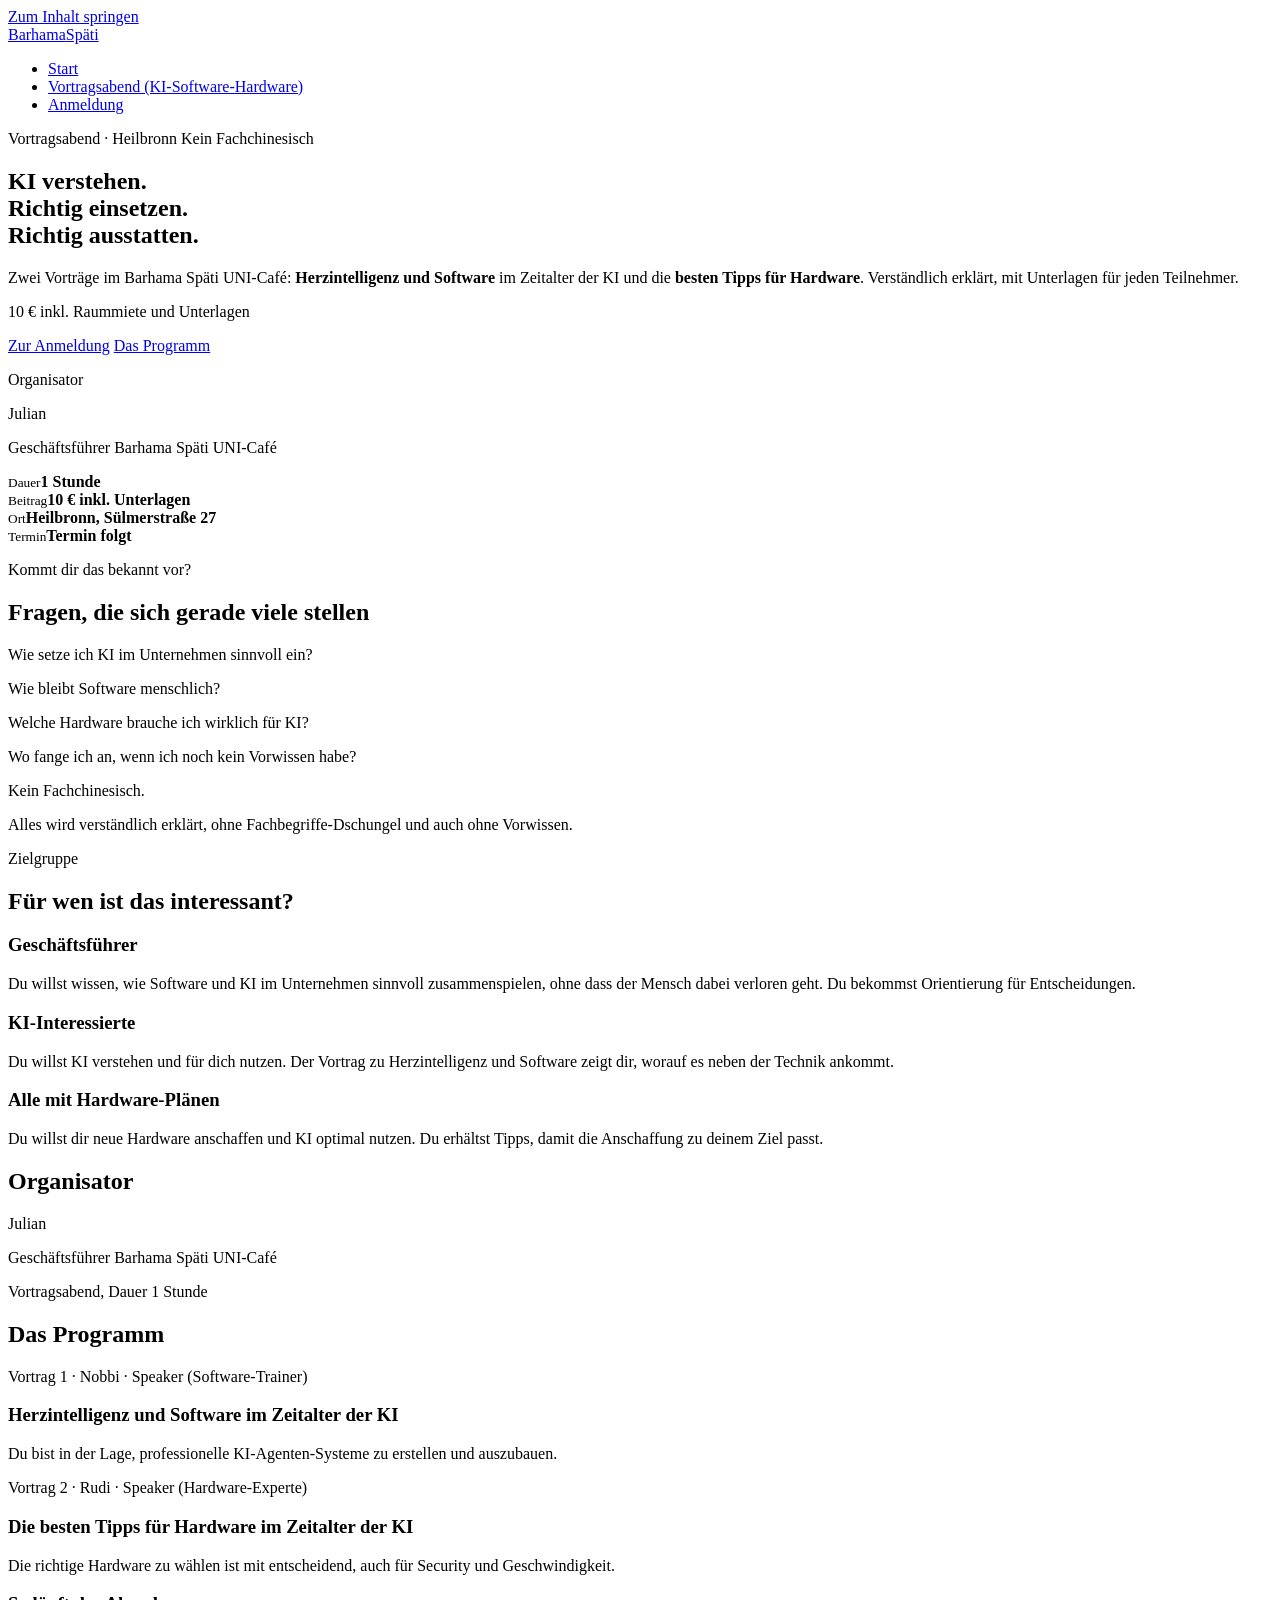
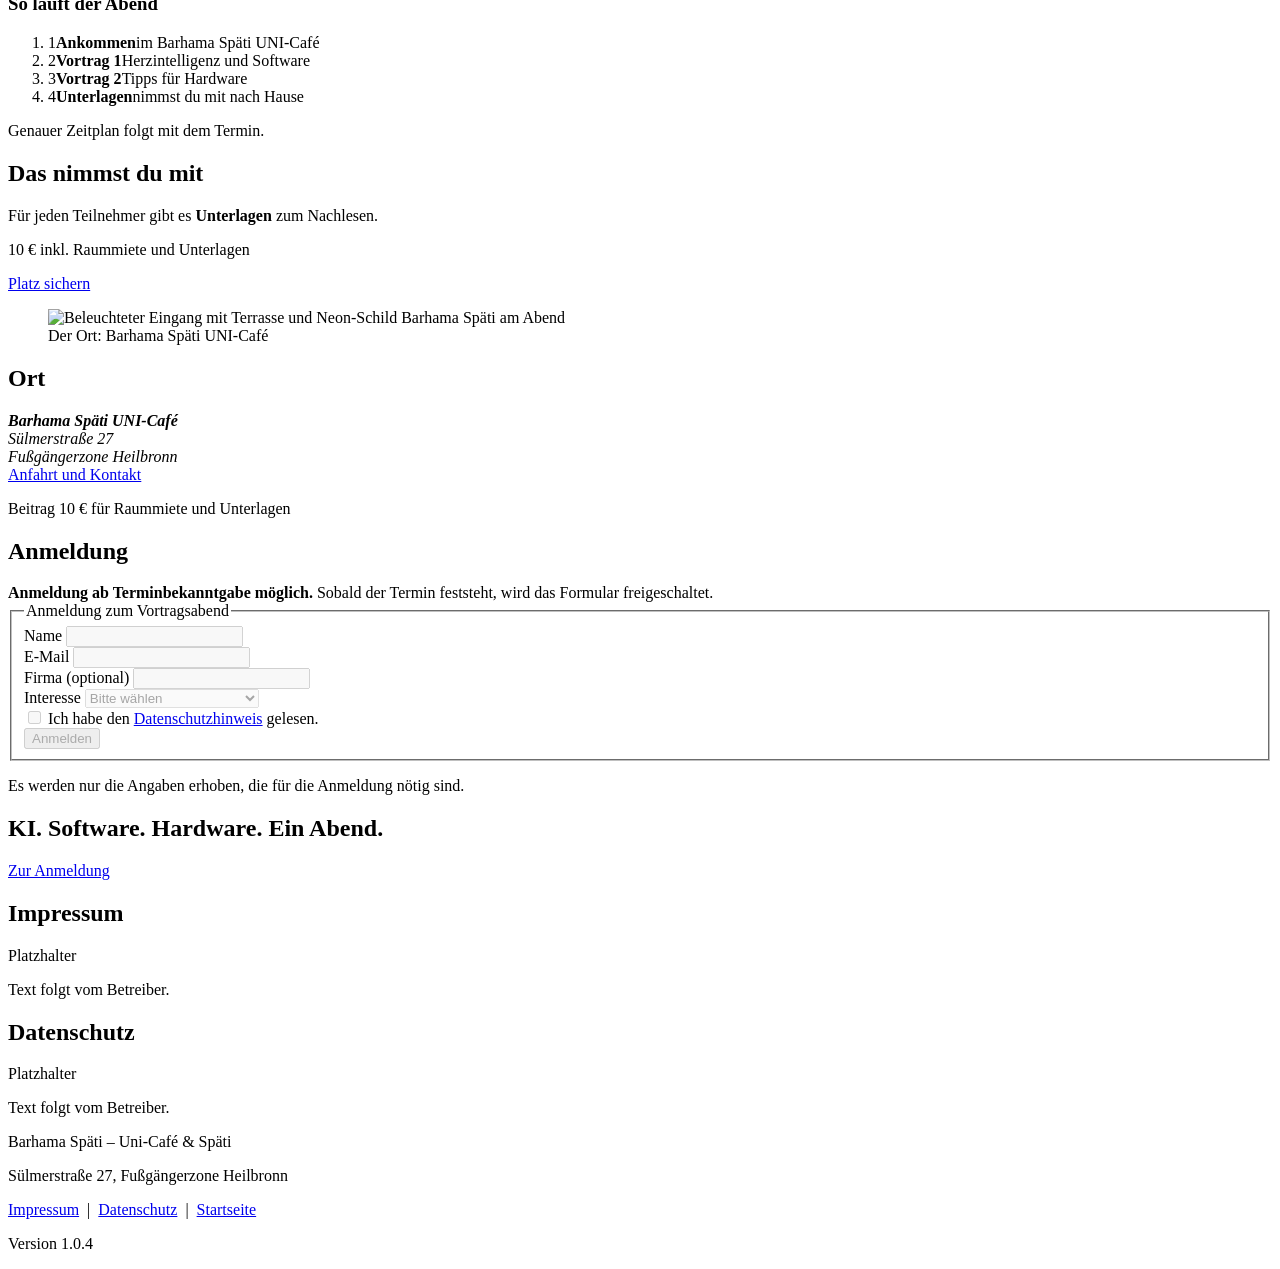
==== ki_software_hardware_info.html @ f856fcb7 "Add files via upload" ====
<!doctype html>
<html lang="de" data-bs-theme="dark">
<head>
  <meta charset="utf-8">
  <meta name="viewport" content="width=device-width, initial-scale=1">
  <title>Vortragsabend: KI, Herzintelligenz und Hardware – Barhama Späti Heilbronn</title>
  <meta name="description" content="Zwei Vorträge im Barhama Späti UNI-Café Heilbronn: Herzintelligenz und Software im Zeitalter der KI sowie die besten Hardware-Tipps. Für Geschäftsführer, KI-Interessierte und Hardware-Käufer. Termin folgt.">
  <meta name="app-version" content="1.0.4">
  <meta name="theme-color" content="#0b0b0b">
  <link rel="canonical" href="https://nosz.github.io/ki-software-hardware/ki_software_hardware_info.html">
  <meta property="og:type" content="website">
  <meta property="og:locale" content="de_DE">
  <meta property="og:site_name" content="Barhama Späti">
  <meta property="og:url" content="https://nosz.github.io/ki-software-hardware/ki_software_hardware_info.html">
  <meta property="og:title" content="Vortragsabend: Herzintelligenz, Software und Hardware im Zeitalter der KI">
  <meta property="og:description" content="Zwei Vorträge im Barhama Späti UNI-Café Heilbronn, Unterlagen für alle Teilnehmer, 10 € für Raummiete und Unterlagen. Termin folgt.">
  <meta property="og:image" content="https://nosz.github.io/ki-software-hardware/img_css_js/img/og-vortrag.jpg">
  <meta property="og:image:width" content="1200">
  <meta property="og:image:height" content="630">
  <meta property="og:image:alt" content="Vorschaubild: Vortragsabend Herzintelligenz und Software, Hardware im Zeitalter der KI, Heilbronn, Termin folgt, 10 Euro inklusive Unterlagen">
  <meta name="twitter:card" content="summary_large_image">
  <meta name="twitter:title" content="Vortragsabend: Herzintelligenz, Software und Hardware im Zeitalter der KI">
  <meta name="twitter:description" content="Zwei Vorträge im Barhama Späti UNI-Café Heilbronn. Termin folgt.">
  <meta name="twitter:image" content="https://nosz.github.io/ki-software-hardware/img_css_js/img/og-vortrag.jpg">
  <meta name="twitter:image:alt" content="Vorschaubild: Vortragsabend Herzintelligenz und Software, Hardware im Zeitalter der KI, Heilbronn">
  <link rel="icon" type="image/png" sizes="32x32" href="img_css_js/img/favicon-32.png">
  <link rel="apple-touch-icon" href="img_css_js/img/apple-touch-icon.png">
  <link rel="stylesheet" href="img_css_js/vendor/bootstrap/bootstrap.min.css">
  <link rel="stylesheet" href="img_css_js/vendor/bootstrap-icons/bootstrap-icons.min.css">
  <link rel="stylesheet" href="img_css_js/css/custom.css">
  <script type="application/ld+json">
  {"@context":"https://schema.org","@type":"Event","name":"Vortragsabend: Herzintelligenz und Software sowie Hardware im Zeitalter der KI","eventStatus":"https://schema.org/EventScheduled","eventAttendanceMode":"https://schema.org/OfflineEventAttendanceMode","location":{"@type":"Place","name":"Barhama Späti UNI-Café","address":{"@type":"PostalAddress","streetAddress":"Sülmerstraße 27","addressLocality":"Heilbronn","addressCountry":"DE"}},"organizer":{"@type":"Person","name":"Julian"},"description":"Zwei Vorträge mit Unterlagen für alle Teilnehmer. Termin folgt."}
  </script>
</head>
<body>
  <a class="skip-link" href="#inhalt">Zum Inhalt springen</a>

  <header class="site-header">
    <div class="container d-flex flex-wrap align-items-center justify-content-between py-1">
      <a class="brand" href="index.html" aria-label="Barhama Späti – Startseite">Barhama<span>Späti</span></a>
      <nav aria-label="Hauptnavigation">
        <ul class="nav flex-wrap">
          <li class="nav-item"><a class="nav-link" href="index.html">Start</a></li>
          <li class="nav-item"><a class="nav-link active" href="ki_software_hardware_info.html" aria-current="page">Vortragsabend (KI-Software-Hardware)</a></li>
          <li class="nav-item"><a class="nav-link" href="#anmeldung">Anmeldung</a></li>
        </ul>
      </nav>
    </div>
  </header>

  <main id="inhalt">
    <section class="hero py-5" aria-labelledby="hero-titel">
      <div class="container py-4 py-lg-5">
        <p class="mb-3 d-flex flex-wrap gap-2 anim-in">
          <span class="hero-tag"><span>Vortragsabend · Heilbronn</span></span>
          <span class="hero-tag hero-tag-gold"><span><i class="bi bi-chat-heart-fill me-1" aria-hidden="true"></i>Kein Fachchinesisch</span></span>
        </p>
        <h1 id="hero-titel" class="anim-in">KI verstehen.<br><span class="text-orange">Richtig</span> einsetzen.<br>Richtig ausstatten.</h1>
        <p class="lead mt-3 col-lg-8 anim-in anim-d1">Zwei Vorträge im Barhama Späti UNI-Café: <strong>Herzintelligenz und Software</strong> im Zeitalter der KI und die <strong>besten Tipps für Hardware</strong>. Verständlich erklärt, mit Unterlagen für jeden Teilnehmer.</p>
        <p class="mt-3 mb-0 anim-in anim-d1"><span class="price-badge"><i class="bi bi-ticket-perforated-fill me-2" aria-hidden="true"></i>10 € inkl. Raummiete und Unterlagen</span></p>
        <div class="d-flex flex-wrap gap-3 mt-4 anim-in anim-d2">
          <a class="btn btn-bh btn-pulse" href="#anmeldung"><i class="bi bi-pencil-square me-2" aria-hidden="true"></i>Zur Anmeldung</a>
          <a class="btn btn-bh-outline" href="#programm">Das Programm</a>
        </div>
      </div>
    </section>

    <section class="organizer" aria-labelledby="orga-titel">
      <div class="container py-3 d-flex flex-wrap align-items-center gap-3">
        <span class="icon-wrap" aria-hidden="true"><i class="bi bi-person-badge-fill"></i></span>
        <div>
          <p class="eyebrow mb-0" id="orga-titel">Organisator</p>
          <p class="mb-0 fs-3 fw-bold text-white">Julian</p>
          <p class="mb-0 text-muted-bh">Geschäftsführer Barhama Späti UNI-Café</p>
        </div>
      </div>
    </section>

    <section class="facts" aria-label="Eckdaten">
      <div class="container">
        <div class="row row-cols-2 row-cols-lg-4">
          <div class="col"><div class="fact"><i class="bi bi-hourglass-split" aria-hidden="true"></i><div><small>Dauer</small><strong>1 Stunde</strong></div></div></div>
          <div class="col"><div class="fact"><i class="bi bi-ticket-perforated-fill" aria-hidden="true"></i><div><small>Beitrag</small><strong>10 € inkl. Unterlagen</strong></div></div></div>
          <div class="col"><div class="fact"><i class="bi bi-geo-alt-fill" aria-hidden="true"></i><div><small>Ort</small><strong>Heilbronn, Sülmerstraße 27</strong></div></div></div>
          <div class="col"><div class="fact"><i class="bi bi-calendar-event-fill" aria-hidden="true"></i><div><small>Termin</small><strong>Termin folgt</strong></div></div></div>
        </div>
      </div>
    </section>

    <section id="fragen" class="section" aria-labelledby="fragen-titel">
      <div class="container">
        <p class="eyebrow">Kommt dir das bekannt vor?</p>
        <h2 id="fragen-titel" class="mb-4">Fragen, die sich gerade viele stellen</h2>
        <div class="row g-3">
          <div class="col-md-6 col-lg-3"><div class="question-card"><i class="bi bi-question-circle-fill" aria-hidden="true"></i><p>Wie setze ich KI im Unternehmen sinnvoll ein?</p></div></div>
          <div class="col-md-6 col-lg-3"><div class="question-card"><i class="bi bi-question-circle-fill" aria-hidden="true"></i><p>Wie bleibt Software menschlich?</p></div></div>
          <div class="col-md-6 col-lg-3"><div class="question-card"><i class="bi bi-question-circle-fill" aria-hidden="true"></i><p>Welche Hardware brauche ich wirklich für KI?</p></div></div>
          <div class="col-md-6 col-lg-3"><div class="question-card"><i class="bi bi-question-circle-fill" aria-hidden="true"></i><p>Wo fange ich an, wenn ich noch kein Vorwissen habe?</p></div></div>
        </div>
      </div>
    </section>

    <section class="band" aria-label="Versprechen">
      <div class="container py-4">
        <p class="band-text mb-1">Kein Fachchinesisch.</p>
        <p class="mb-0 fs-5 fw-bold">Alles wird verständlich erklärt, ohne Fachbegriffe-Dschungel und auch ohne Vorwissen.</p>
      </div>
    </section>

    <section id="zielgruppe" class="section" aria-labelledby="ziel-titel">
      <div class="container">
        <p class="eyebrow">Zielgruppe</p>
        <h2 id="ziel-titel" class="mb-4">Für wen ist das interessant?</h2>
        <div class="row g-4">
          <div class="col-md-4">
            <article class="card-bh p-4">
              <span class="icon-wrap mb-3"><i class="bi bi-briefcase-fill" aria-hidden="true"></i></span>
              <h3>Geschäftsführer</h3>
              <p class="mb-0">Du willst wissen, wie Software und KI im Unternehmen sinnvoll zusammenspielen, ohne dass der Mensch dabei verloren geht. Du bekommst Orientierung für Entscheidungen.</p>
            </article>
          </div>
          <div class="col-md-4">
            <article class="card-bh p-4">
              <span class="icon-wrap mb-3"><i class="bi bi-lightbulb-fill" aria-hidden="true"></i></span>
              <h3>KI-Interessierte</h3>
              <p class="mb-0">Du willst KI verstehen und für dich nutzen. Der Vortrag zu Herzintelligenz und Software zeigt dir, worauf es neben der Technik ankommt.</p>
            </article>
          </div>
          <div class="col-md-4">
            <article class="card-bh p-4">
              <span class="icon-wrap mb-3"><i class="bi bi-pc-display-horizontal" aria-hidden="true"></i></span>
              <h3>Alle mit Hardware-Plänen</h3>
              <p class="mb-0">Du willst dir neue Hardware anschaffen und KI optimal nutzen. Du erhältst Tipps, damit die Anschaffung zu deinem Ziel passt.</p>
            </article>
          </div>
        </div>
      </div>
    </section>

    <section id="organisator" class="section" aria-labelledby="organisator-titel">
      <div class="container">
        <h2 id="organisator-titel" class="mb-3">Organisator</h2>
        <p class="fs-4 fw-bold text-white mb-0"><i class="bi bi-person-badge-fill text-orange me-2" aria-hidden="true"></i>Julian</p>
        <p class="text-muted-bh mb-0">Geschäftsführer Barhama Späti UNI-Café</p>
      </div>
    </section>

    <section id="programm" class="section section-alt" aria-labelledby="programm-titel">
      <div class="container">
        <p class="eyebrow">Vortragsabend, Dauer 1 Stunde</p>
        <h2 id="programm-titel" class="mb-4">Das Programm</h2>
        <div class="row g-4">
          <div class="col-md-6">
            <article class="card-bh p-4">
              <div class="d-flex align-items-center gap-3 mb-3">
                <span class="icon-wrap" aria-hidden="true"><i class="bi bi-person-fill"></i></span>
                <div><p class="eyebrow mb-0">Vortrag 1 · Nobbi · Speaker (Software-Trainer)</p></div>
              </div>
              <h3 class="text-white">Herzintelligenz und Software im Zeitalter der KI</h3>
              <p class="benefit mt-3 mb-0"><i class="bi bi-stars me-2" aria-hidden="true"></i>Du bist in der Lage, professionelle KI-Agenten-Systeme zu erstellen und auszubauen.</p>
            </article>
          </div>
          <div class="col-md-6">
            <article class="card-bh p-4">
              <div class="d-flex align-items-center gap-3 mb-3">
                <span class="icon-wrap" aria-hidden="true"><i class="bi bi-person-fill"></i></span>
                <div><p class="eyebrow mb-0">Vortrag 2 · Rudi · Speaker (Hardware-Experte)</p></div>
              </div>
              <h3 class="text-white">Die besten Tipps für Hardware im Zeitalter der KI</h3>
              <p class="benefit mt-3 mb-0"><i class="bi bi-shield-check me-2" aria-hidden="true"></i>Die richtige Hardware zu wählen ist mit entscheidend, auch für Security und Geschwindigkeit.</p>
            </article>
          </div>
        </div>

        <h3 class="mt-5 mb-3 text-gold">So läuft der Abend</h3>
        <ol class="steps list-unstyled row g-3 mb-0">
          <li class="col-sm-6 col-lg-3"><div class="step"><span class="step-nr" aria-hidden="true">1</span><strong>Ankommen</strong><span>im Barhama Späti UNI-Café</span></div></li>
          <li class="col-sm-6 col-lg-3"><div class="step"><span class="step-nr" aria-hidden="true">2</span><strong>Vortrag 1</strong><span>Herzintelligenz und Software</span></div></li>
          <li class="col-sm-6 col-lg-3"><div class="step"><span class="step-nr" aria-hidden="true">3</span><strong>Vortrag 2</strong><span>Tipps für Hardware</span></div></li>
          <li class="col-sm-6 col-lg-3"><div class="step"><span class="step-nr" aria-hidden="true">4</span><strong>Unterlagen</strong><span>nimmst du mit nach Hause</span></div></li>
        </ol>
        <p class="small text-muted-bh mt-3 mb-0">Genauer Zeitplan folgt mit dem Termin.</p>
      </div>
    </section>

    <section id="mitnehmen" class="section" aria-labelledby="mitnehmen-titel">
      <div class="container">
        <div class="row align-items-center g-4">
          <div class="col-lg-7">
            <h2 id="mitnehmen-titel" class="mb-3">Das nimmst du mit</h2>
            <p class="fs-5"><i class="bi bi-file-earmark-text-fill text-orange me-2" aria-hidden="true"></i>Für jeden Teilnehmer gibt es <strong>Unterlagen</strong> zum Nachlesen.</p>
            <p><span class="price-badge"><i class="bi bi-ticket-perforated-fill me-2" aria-hidden="true"></i>10 € inkl. Raummiete und Unterlagen</span></p>
            <a class="btn btn-bh btn-pulse" href="#anmeldung">Platz sichern</a>
          </div>
          <div class="col-lg-5">
            <figure><img class="img-fluid rounded-bh" loading="lazy" src="img_css_js/img/terrasse.jpg" width="900" height="936" alt="Beleuchteter Eingang mit Terrasse und Neon-Schild Barhama Späti am Abend"><figcaption>Der Ort: Barhama Späti UNI-Café</figcaption></figure>
          </div>
        </div>
      </div>
    </section>

    <section id="ort" class="section section-alt" aria-labelledby="ort-titel">
      <div class="container">
        <div class="row g-4">
          <div class="col-md-6">
            <h2 id="ort-titel" class="mb-3">Ort</h2>
            <address class="fs-5 mb-2"><strong>Barhama Späti UNI-Café</strong><br>Sülmerstraße 27<br>Fußgängerzone Heilbronn</address>
            <a href="index.html#anfahrt">Anfahrt und Kontakt</a>
          </div>
        </div>
      </div>
    </section>
    <section id="anmeldung" class="section" aria-labelledby="anmeldung-titel">
      <div class="container">
        <div class="row justify-content-center">
          <div class="col-lg-8">
            <p class="eyebrow">Beitrag 10 € für Raummiete und Unterlagen</p>
            <h2 id="anmeldung-titel" class="mb-3">Anmeldung</h2>
            <div class="alert alert-bh d-flex gap-3 align-items-start" role="status">
              <i class="bi bi-info-circle-fill fs-4 text-gold" aria-hidden="true"></i>
              <div><strong>Anmeldung ab Terminbekanntgabe möglich.</strong> Sobald der Termin feststeht, wird das Formular freigeschaltet.</div>
            </div>
            <!-- Kein action, kein Versand. Aktivierung: siehe js/form.js und README (data-aktiv="true"). -->
            <form id="anmeldeformular" class="form-bh" data-aktiv="false" novalidate>
              <fieldset disabled id="formular-felder">
                <legend class="visually-hidden">Anmeldung zum Vortragsabend</legend>
                <div class="mb-3">
                  <label for="f-name" class="form-label">Name</label>
                  <input type="text" class="form-control" id="f-name" name="name" autocomplete="name" required>
                </div>
                <div class="mb-3">
                  <label for="f-mail" class="form-label">E-Mail</label>
                  <input type="email" class="form-control" id="f-mail" name="email" autocomplete="email" required>
                </div>
                <div class="mb-3">
                  <label for="f-firma" class="form-label">Firma (optional)</label>
                  <input type="text" class="form-control" id="f-firma" name="firma" autocomplete="organization">
                </div>
                <div class="mb-3">
                  <label for="f-interesse" class="form-label">Interesse</label>
                  <select class="form-select" id="f-interesse" name="interesse" required>
                    <option value="" selected>Bitte wählen</option>
                    <option value="software">Software / Herzintelligenz</option>
                    <option value="hardware">Hardware</option>
                    <option value="beides">Beides</option>
                  </select>
                </div>
                <div class="form-check mb-4">
                  <input class="form-check-input" type="checkbox" id="f-datenschutz" name="datenschutz" required>
                  <label class="form-check-label" for="f-datenschutz">Ich habe den <a href="#datenschutz">Datenschutzhinweis</a> gelesen.</label>
                </div>
                <button type="submit" class="btn btn-bh w-100">Anmelden</button>
              </fieldset>
            </form>
            <p class="small text-muted-bh mt-3 mb-0">Es werden nur die Angaben erhoben, die für die Anmeldung nötig sind.</p>
          </div>
        </div>
      </div>
    </section>

    <section class="facts" aria-labelledby="cta-titel">
      <div class="container py-4 d-flex flex-wrap justify-content-between align-items-center gap-3">
        <h2 id="cta-titel" class="m-0 fs-3">KI. Software. Hardware. Ein Abend.</h2>
        <a class="btn btn-dark btn-lg fw-bold text-uppercase btn-pulse" href="#anmeldung">Zur Anmeldung</a>
      </div>
    </section>

  <section id="impressum" class="section section-alt" aria-labelledby="impressum-titel">
    <div class="container">
      <h2 id="impressum-titel" class="mb-3">Impressum</h2>
      <div class="platzhalter"><p class="eyebrow mb-2">Platzhalter</p><p class="fs-5 mb-0">Text folgt vom Betreiber.</p></div>
    </div>
  </section>
  <section id="datenschutz" class="section" aria-labelledby="datenschutz-titel">
    <div class="container">
      <h2 id="datenschutz-titel" class="mb-3">Datenschutz</h2>
      <div class="platzhalter"><p class="eyebrow mb-2">Platzhalter</p><p class="fs-5 mb-0">Text folgt vom Betreiber.</p></div>
    </div>
  </section>  </main>

  <footer class="site-footer">
    <div class="container">
      <div class="row g-3">
        <div class="col-md-6">
          <p class="mb-1 text-white fw-bold">Barhama Späti – Uni-Café &amp; Späti</p>
          <p class="mb-0">Sülmerstraße 27, Fußgängerzone Heilbronn</p>
        </div>
        <div class="col-md-6 text-md-end">
          <a href="#impressum">Impressum</a> &nbsp;|&nbsp; <a href="#datenschutz">Datenschutz</a> &nbsp;|&nbsp; <a href="index.html">Startseite</a>
        </div>
      </div>
      <p class="small mt-3 mb-0">Version <span id="version">1.0.4</span></p>
    </div>
  </footer>
  <script src="img_css_js/js/form.js"></script>
</body>
</html>
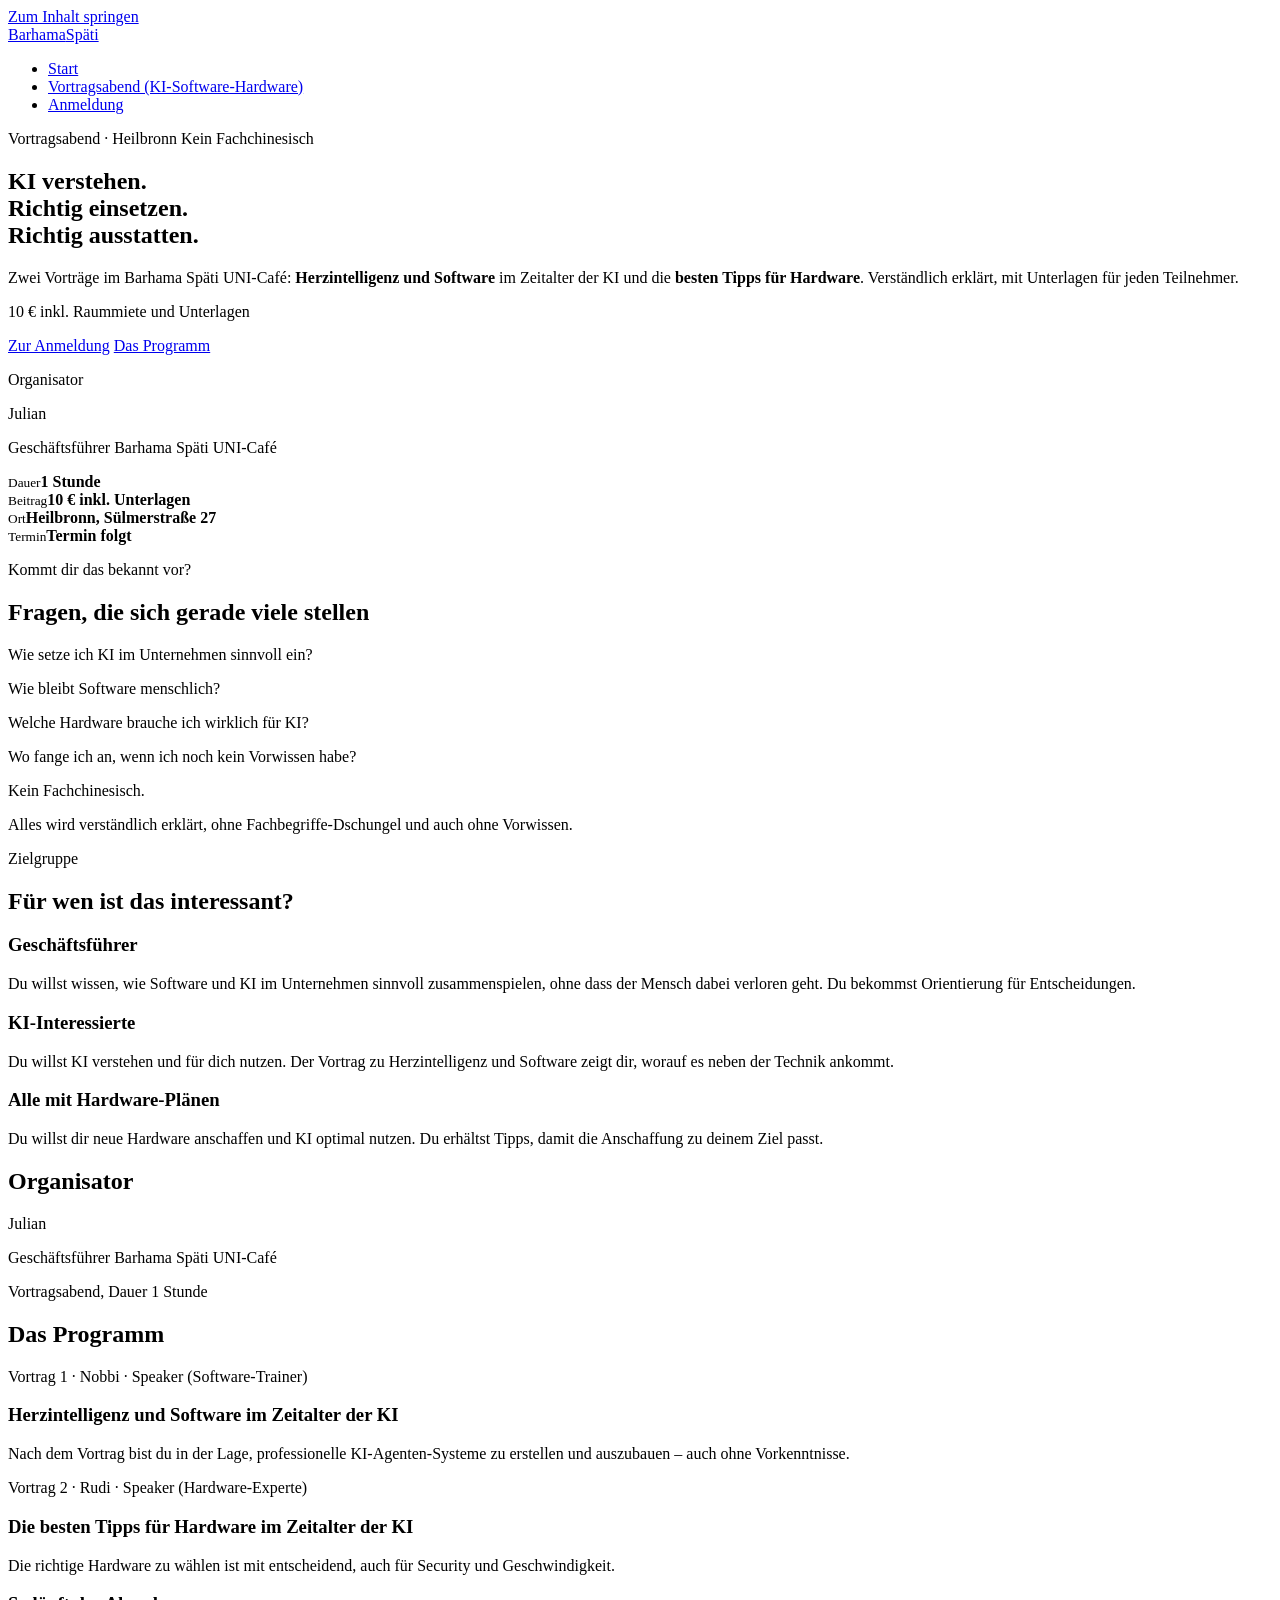
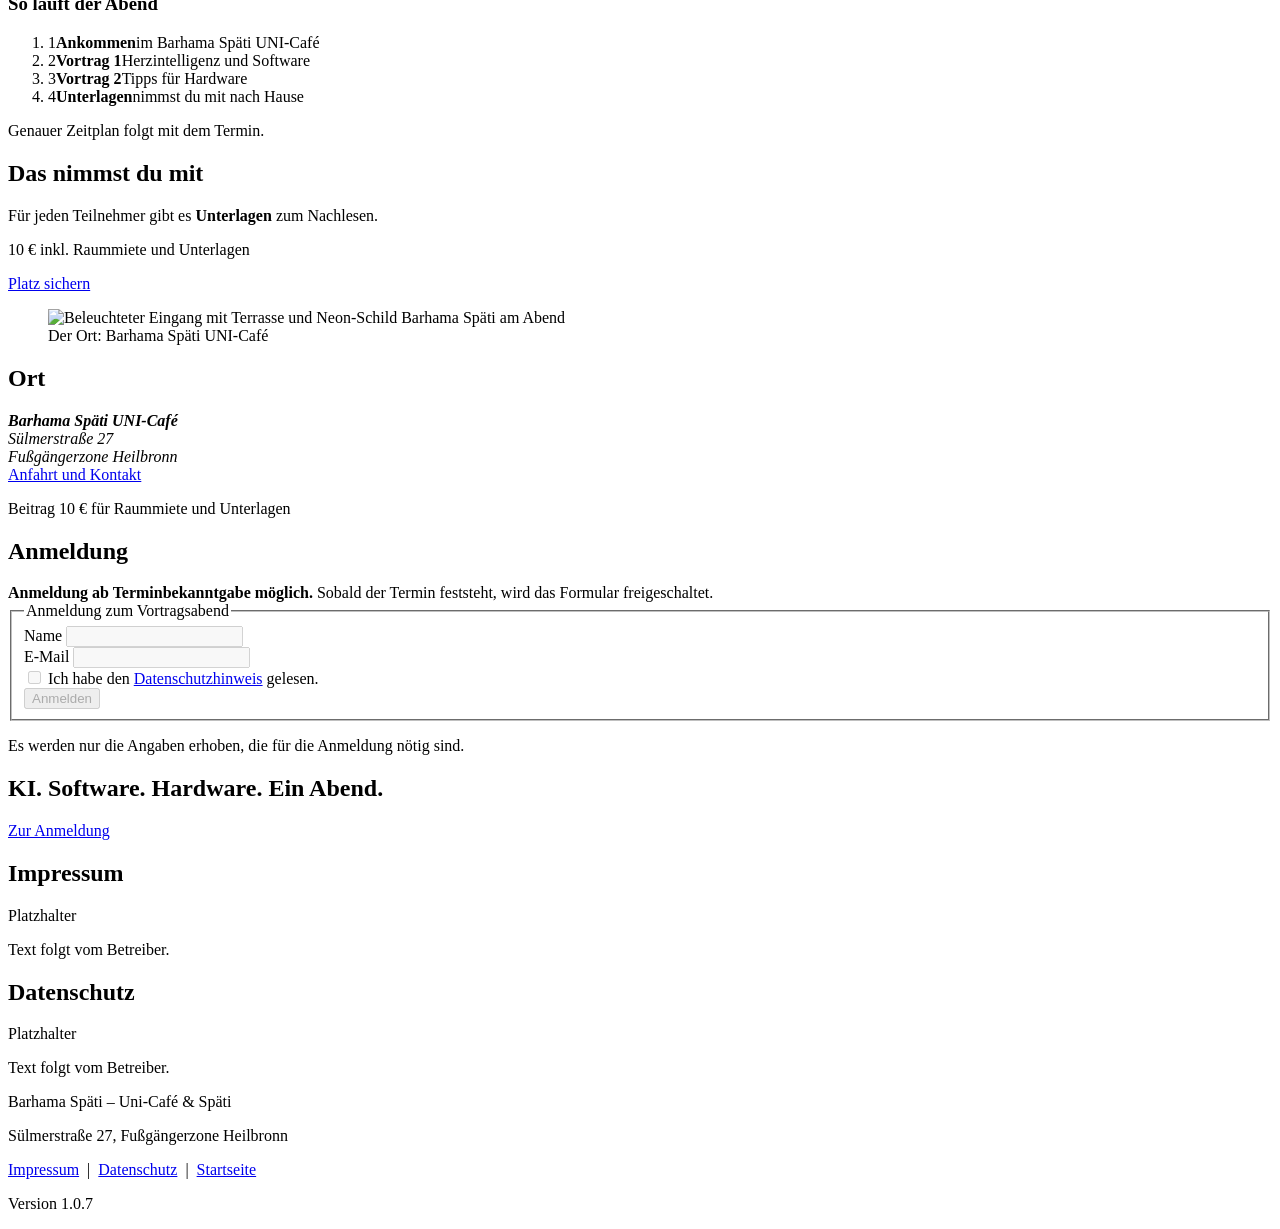
==== commit 661b1cd1: "Add files via upload" ====
--- a/ki_software_hardware_info.html
+++ b/ki_software_hardware_info.html
@@ -5,7 +5,7 @@
   <meta name="viewport" content="width=device-width, initial-scale=1">
   <title>Vortragsabend: KI, Herzintelligenz und Hardware – Barhama Späti Heilbronn</title>
   <meta name="description" content="Zwei Vorträge im Barhama Späti UNI-Café Heilbronn: Herzintelligenz und Software im Zeitalter der KI sowie die besten Hardware-Tipps. Für Geschäftsführer, KI-Interessierte und Hardware-Käufer. Termin folgt.">
-  <meta name="app-version" content="1.0.4">
+  <meta name="app-version" content="1.0.7">
   <meta name="theme-color" content="#0b0b0b">
   <link rel="canonical" href="https://nosz.github.io/ki-software-hardware/ki_software_hardware_info.html">
   <meta property="og:type" content="website">
@@ -157,7 +157,7 @@
                 <div><p class="eyebrow mb-0">Vortrag 1 · Nobbi · Speaker (Software-Trainer)</p></div>
               </div>
               <h3 class="text-white">Herzintelligenz und Software im Zeitalter der KI</h3>
-              <p class="benefit mt-3 mb-0"><i class="bi bi-stars me-2" aria-hidden="true"></i>Du bist in der Lage, professionelle KI-Agenten-Systeme zu erstellen und auszubauen.</p>
+              <p class="benefit mt-3 mb-0"><i class="bi bi-stars me-2" aria-hidden="true"></i>Nach dem Vortrag bist du in der Lage, professionelle KI-Agenten-Systeme zu erstellen und auszubauen – auch ohne Vorkenntnisse.</p>
             </article>
           </div>
           <div class="col-md-6">
@@ -232,19 +232,6 @@
                   <label for="f-mail" class="form-label">E-Mail</label>
                   <input type="email" class="form-control" id="f-mail" name="email" autocomplete="email" required>
                 </div>
-                <div class="mb-3">
-                  <label for="f-firma" class="form-label">Firma (optional)</label>
-                  <input type="text" class="form-control" id="f-firma" name="firma" autocomplete="organization">
-                </div>
-                <div class="mb-3">
-                  <label for="f-interesse" class="form-label">Interesse</label>
-                  <select class="form-select" id="f-interesse" name="interesse" required>
-                    <option value="" selected>Bitte wählen</option>
-                    <option value="software">Software / Herzintelligenz</option>
-                    <option value="hardware">Hardware</option>
-                    <option value="beides">Beides</option>
-                  </select>
-                </div>
                 <div class="form-check mb-4">
                   <input class="form-check-input" type="checkbox" id="f-datenschutz" name="datenschutz" required>
                   <label class="form-check-label" for="f-datenschutz">Ich habe den <a href="#datenschutz">Datenschutzhinweis</a> gelesen.</label>
@@ -289,7 +276,7 @@
           <a href="#impressum">Impressum</a> &nbsp;|&nbsp; <a href="#datenschutz">Datenschutz</a> &nbsp;|&nbsp; <a href="index.html">Startseite</a>
         </div>
       </div>
-      <p class="small mt-3 mb-0">Version <span id="version">1.0.4</span></p>
+      <p class="small mt-3 mb-0">Version <span id="version">1.0.7</span></p>
     </div>
   </footer>
   <script src="img_css_js/js/form.js"></script>
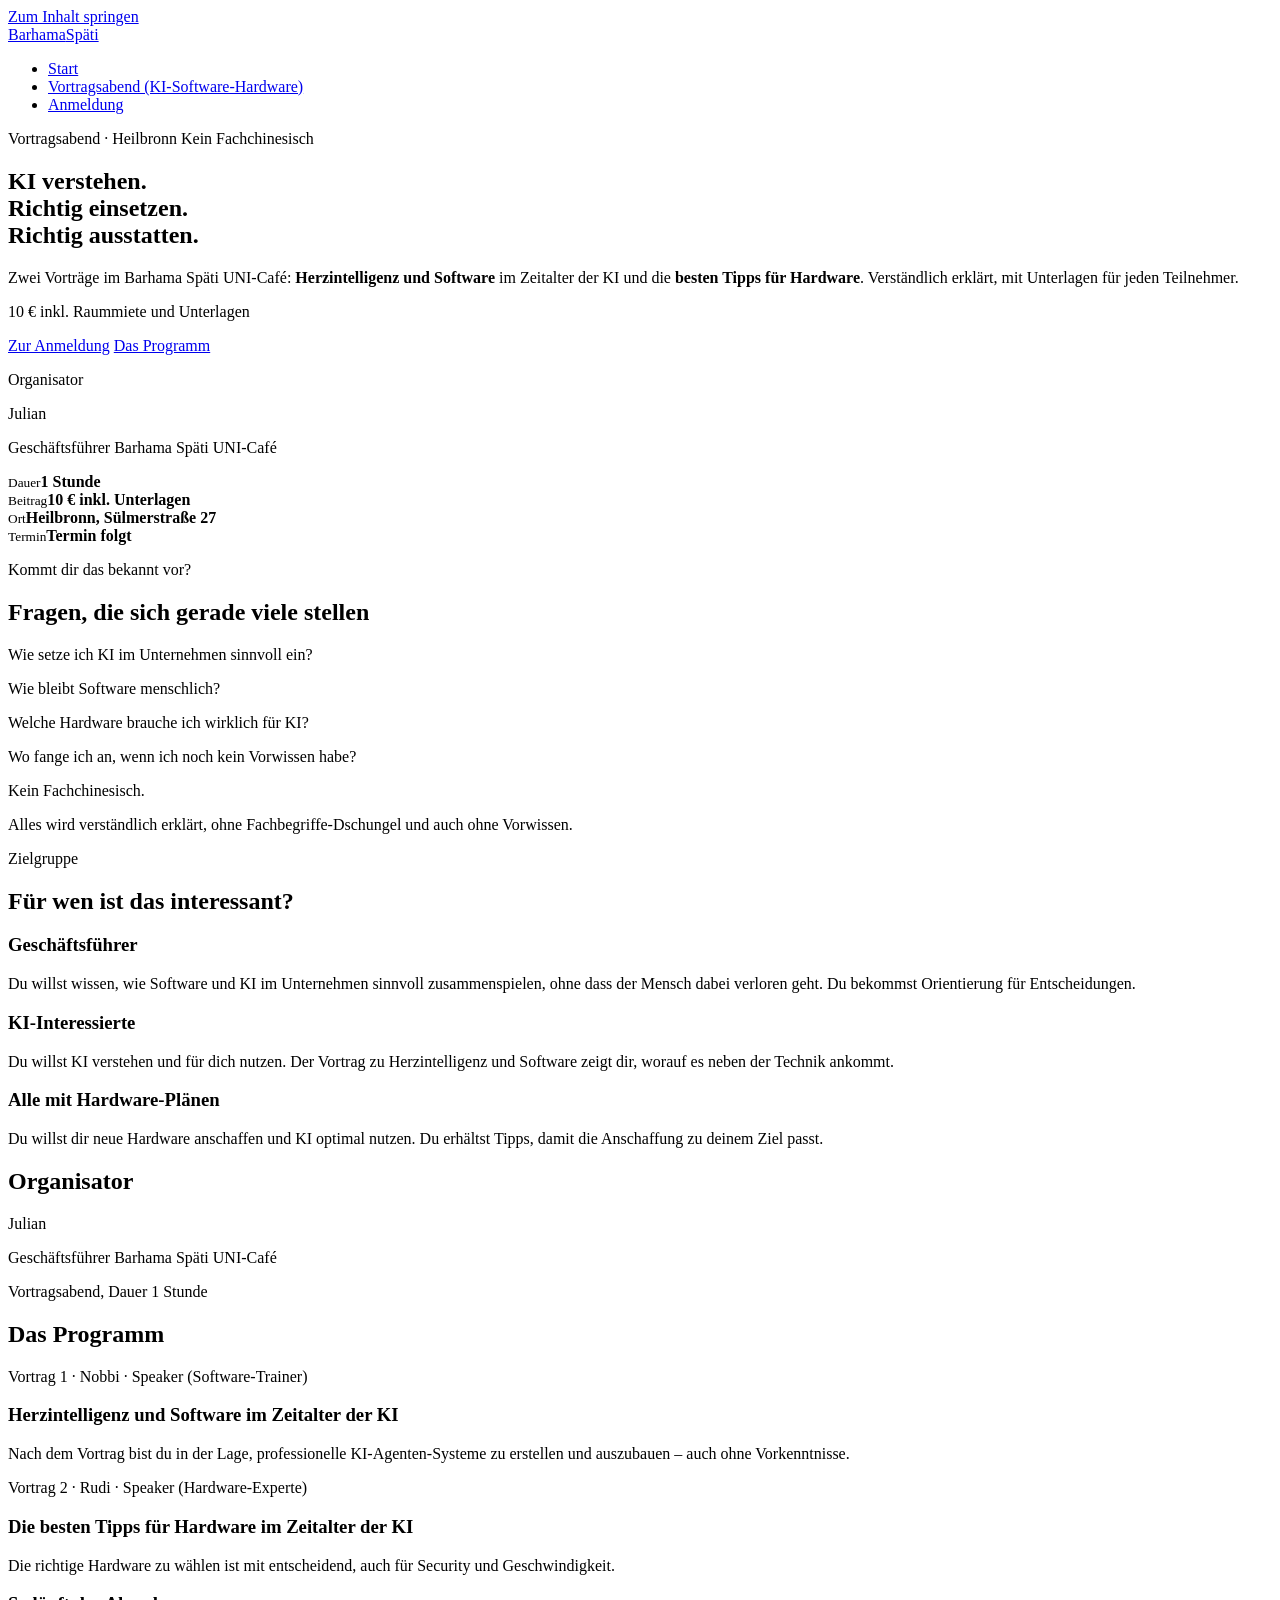
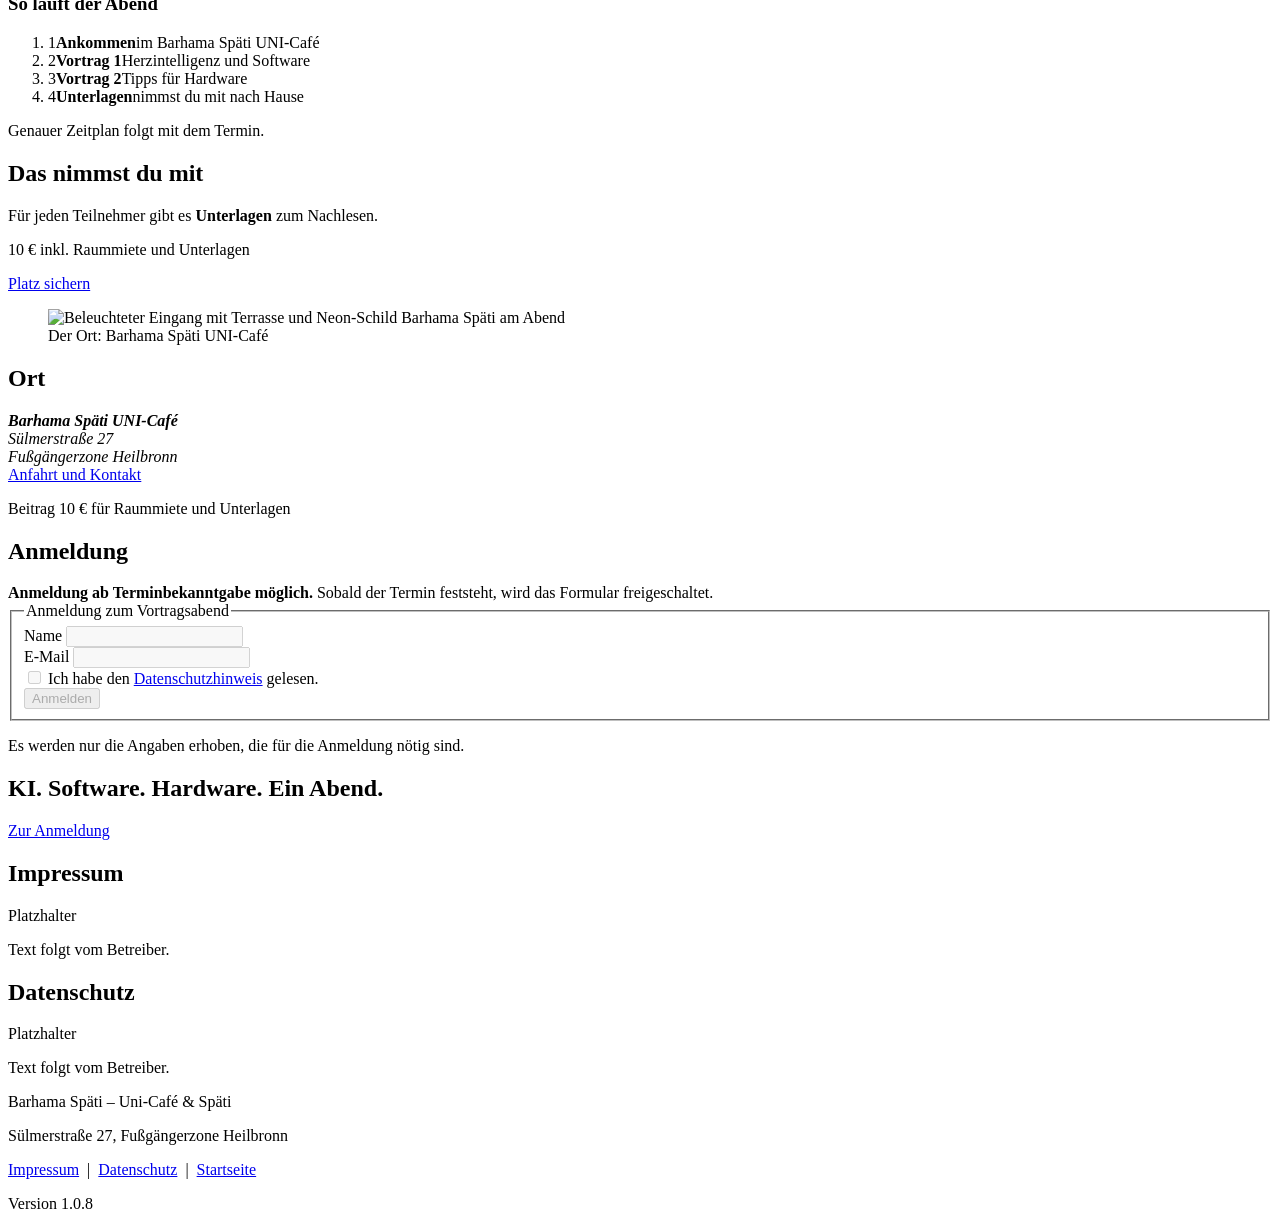
==== commit bc794dcb: "Add files via upload" ====
--- a/ki_software_hardware_info.html
+++ b/ki_software_hardware_info.html
@@ -5,7 +5,7 @@
   <meta name="viewport" content="width=device-width, initial-scale=1">
   <title>Vortragsabend: KI, Herzintelligenz und Hardware – Barhama Späti Heilbronn</title>
   <meta name="description" content="Zwei Vorträge im Barhama Späti UNI-Café Heilbronn: Herzintelligenz und Software im Zeitalter der KI sowie die besten Hardware-Tipps. Für Geschäftsführer, KI-Interessierte und Hardware-Käufer. Termin folgt.">
-  <meta name="app-version" content="1.0.7">
+  <meta name="app-version" content="1.0.8">
   <meta name="theme-color" content="#0b0b0b">
   <link rel="canonical" href="https://nosz.github.io/ki-software-hardware/ki_software_hardware_info.html">
   <meta property="og:type" content="website">
@@ -14,20 +14,20 @@
   <meta property="og:url" content="https://nosz.github.io/ki-software-hardware/ki_software_hardware_info.html">
   <meta property="og:title" content="Vortragsabend: Herzintelligenz, Software und Hardware im Zeitalter der KI">
   <meta property="og:description" content="Zwei Vorträge im Barhama Späti UNI-Café Heilbronn, Unterlagen für alle Teilnehmer, 10 € für Raummiete und Unterlagen. Termin folgt.">
-  <meta property="og:image" content="https://nosz.github.io/ki-software-hardware/img_css_js/img/og-vortrag.jpg">
+  <meta property="og:image" content="https://nosz.github.io/ki-software-hardware/img_css_js/og-vortrag.jpg">
   <meta property="og:image:width" content="1200">
   <meta property="og:image:height" content="630">
   <meta property="og:image:alt" content="Vorschaubild: Vortragsabend Herzintelligenz und Software, Hardware im Zeitalter der KI, Heilbronn, Termin folgt, 10 Euro inklusive Unterlagen">
   <meta name="twitter:card" content="summary_large_image">
   <meta name="twitter:title" content="Vortragsabend: Herzintelligenz, Software und Hardware im Zeitalter der KI">
   <meta name="twitter:description" content="Zwei Vorträge im Barhama Späti UNI-Café Heilbronn. Termin folgt.">
-  <meta name="twitter:image" content="https://nosz.github.io/ki-software-hardware/img_css_js/img/og-vortrag.jpg">
+  <meta name="twitter:image" content="https://nosz.github.io/ki-software-hardware/img_css_js/og-vortrag.jpg">
   <meta name="twitter:image:alt" content="Vorschaubild: Vortragsabend Herzintelligenz und Software, Hardware im Zeitalter der KI, Heilbronn">
-  <link rel="icon" type="image/png" sizes="32x32" href="img_css_js/img/favicon-32.png">
-  <link rel="apple-touch-icon" href="img_css_js/img/apple-touch-icon.png">
-  <link rel="stylesheet" href="img_css_js/vendor/bootstrap/bootstrap.min.css">
-  <link rel="stylesheet" href="img_css_js/vendor/bootstrap-icons/bootstrap-icons.min.css">
-  <link rel="stylesheet" href="img_css_js/css/custom.css">
+  <link rel="icon" type="image/png" sizes="32x32" href="img_css_js/favicon-32.png">
+  <link rel="apple-touch-icon" href="img_css_js/apple-touch-icon.png">
+  <link rel="stylesheet" href="img_css_js/bootstrap.min.css">
+  <link rel="stylesheet" href="img_css_js/bootstrap-icons.min.css">
+  <link rel="stylesheet" href="img_css_js/custom.css">
   <script type="application/ld+json">
   {"@context":"https://schema.org","@type":"Event","name":"Vortragsabend: Herzintelligenz und Software sowie Hardware im Zeitalter der KI","eventStatus":"https://schema.org/EventScheduled","eventAttendanceMode":"https://schema.org/OfflineEventAttendanceMode","location":{"@type":"Place","name":"Barhama Späti UNI-Café","address":{"@type":"PostalAddress","streetAddress":"Sülmerstraße 27","addressLocality":"Heilbronn","addressCountry":"DE"}},"organizer":{"@type":"Person","name":"Julian"},"description":"Zwei Vorträge mit Unterlagen für alle Teilnehmer. Termin folgt."}
   </script>
@@ -193,7 +193,7 @@
             <a class="btn btn-bh btn-pulse" href="#anmeldung">Platz sichern</a>
           </div>
           <div class="col-lg-5">
-            <figure><img class="img-fluid rounded-bh" loading="lazy" src="img_css_js/img/terrasse.jpg" width="900" height="936" alt="Beleuchteter Eingang mit Terrasse und Neon-Schild Barhama Späti am Abend"><figcaption>Der Ort: Barhama Späti UNI-Café</figcaption></figure>
+            <figure><img class="img-fluid rounded-bh" loading="lazy" src="img_css_js/terrasse.jpg" width="900" height="936" alt="Beleuchteter Eingang mit Terrasse und Neon-Schild Barhama Späti am Abend"><figcaption>Der Ort: Barhama Späti UNI-Café</figcaption></figure>
           </div>
         </div>
       </div>
@@ -276,9 +276,9 @@
           <a href="#impressum">Impressum</a> &nbsp;|&nbsp; <a href="#datenschutz">Datenschutz</a> &nbsp;|&nbsp; <a href="index.html">Startseite</a>
         </div>
       </div>
-      <p class="small mt-3 mb-0">Version <span id="version">1.0.7</span></p>
+      <p class="small mt-3 mb-0">Version <span id="version">1.0.8</span></p>
     </div>
   </footer>
-  <script src="img_css_js/js/form.js"></script>
+  <script src="img_css_js/form.js"></script>
 </body>
 </html>
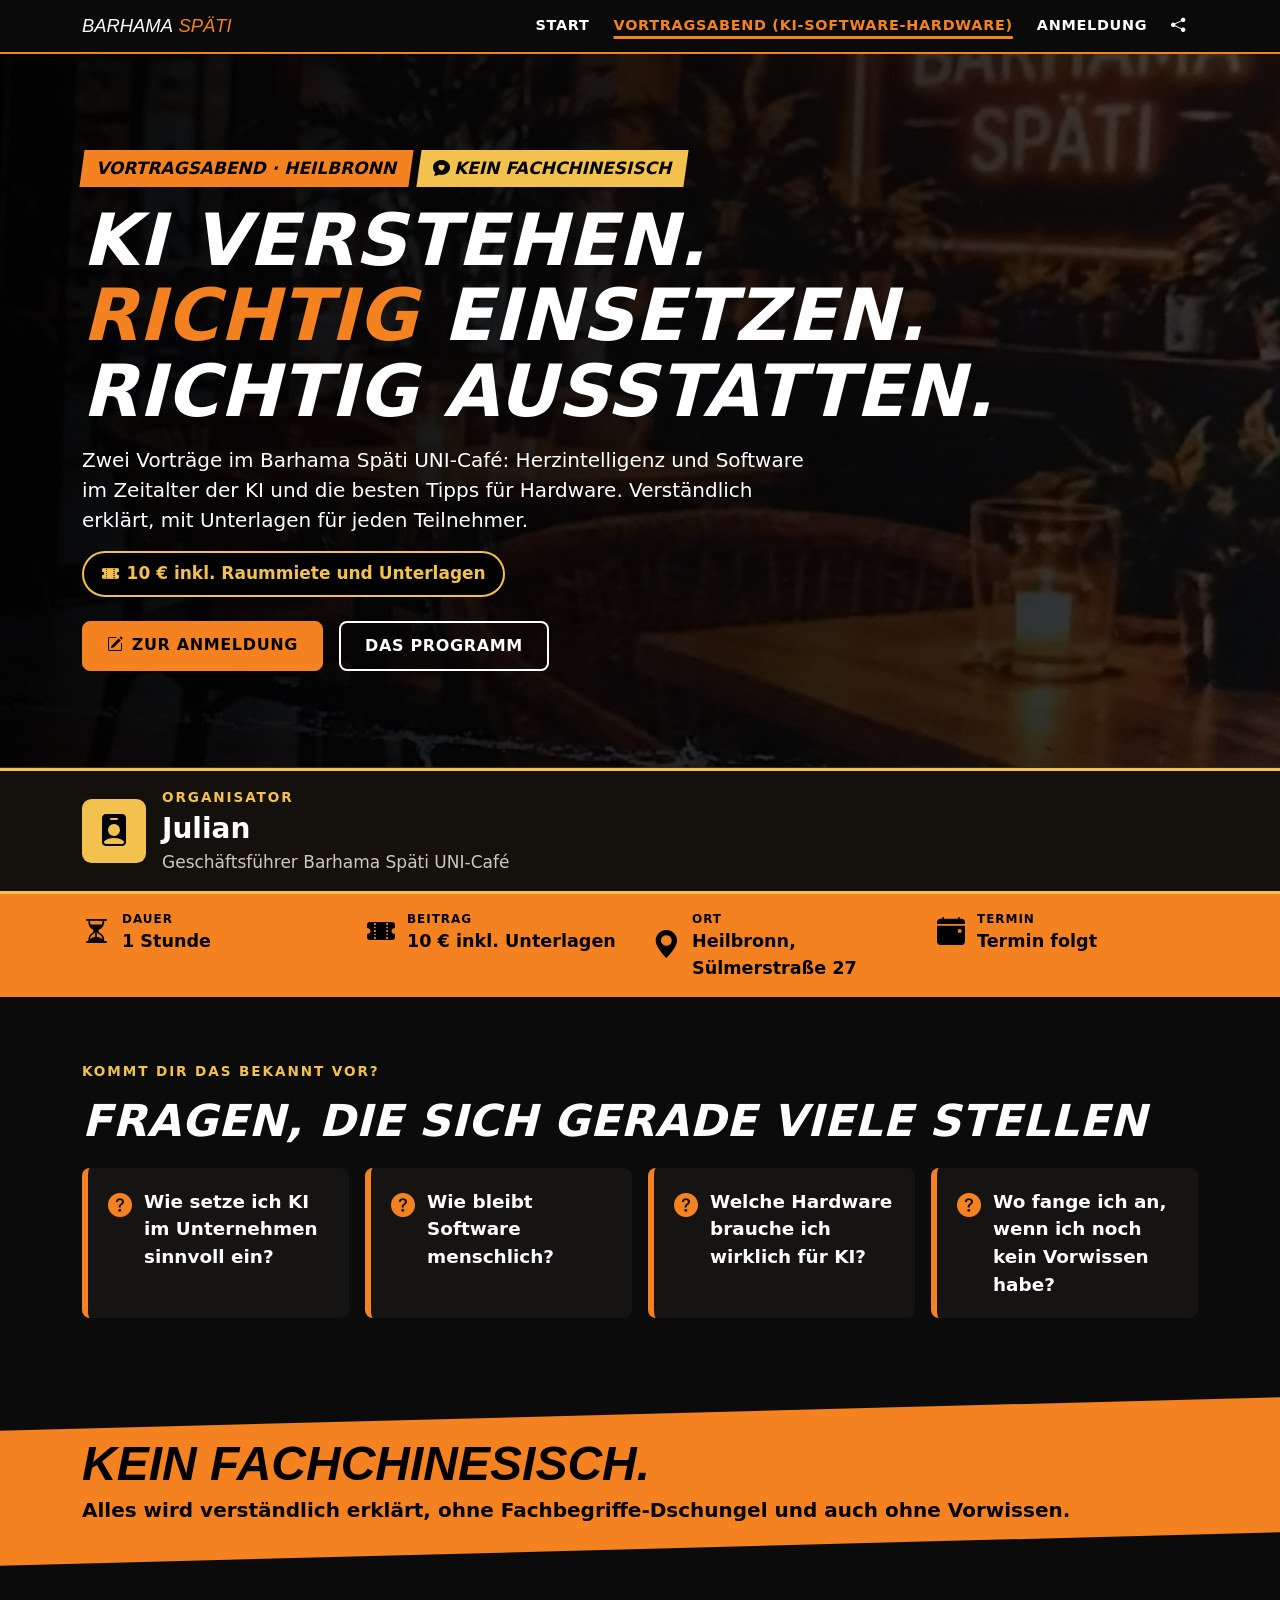
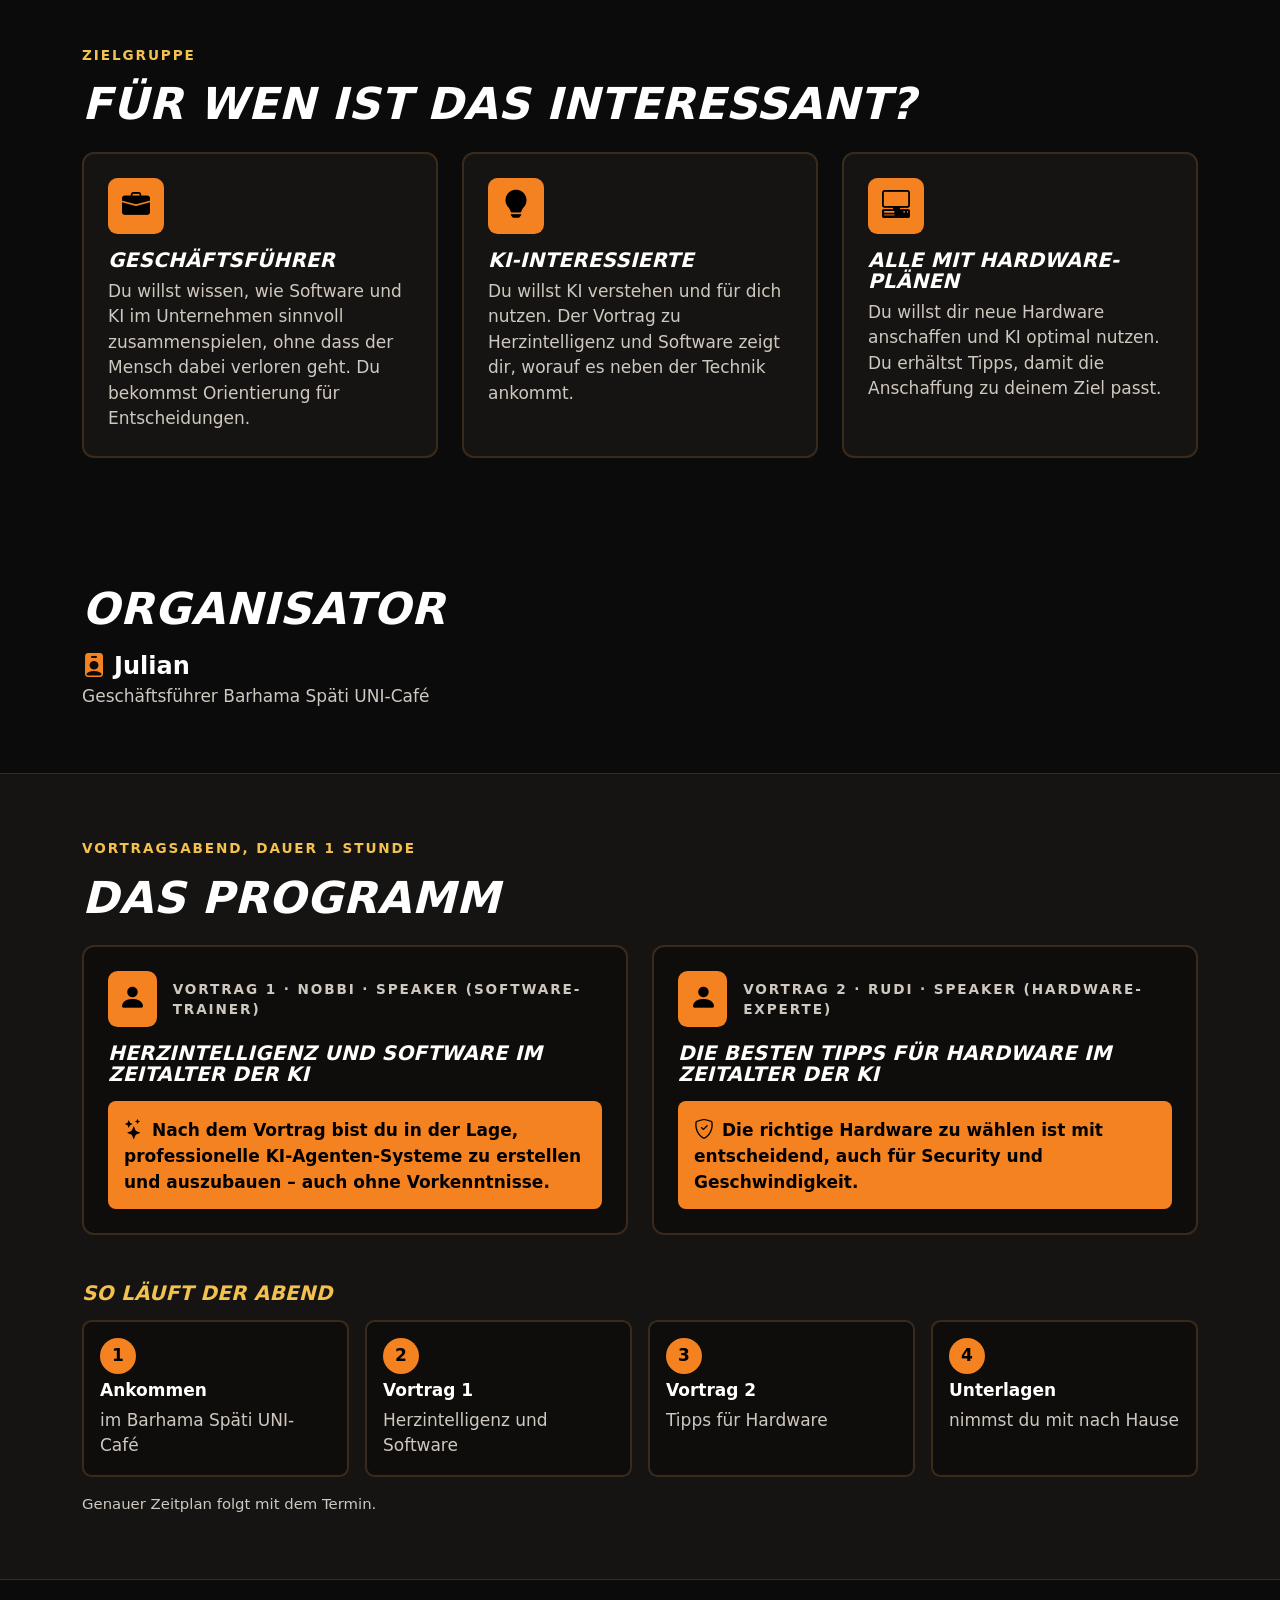
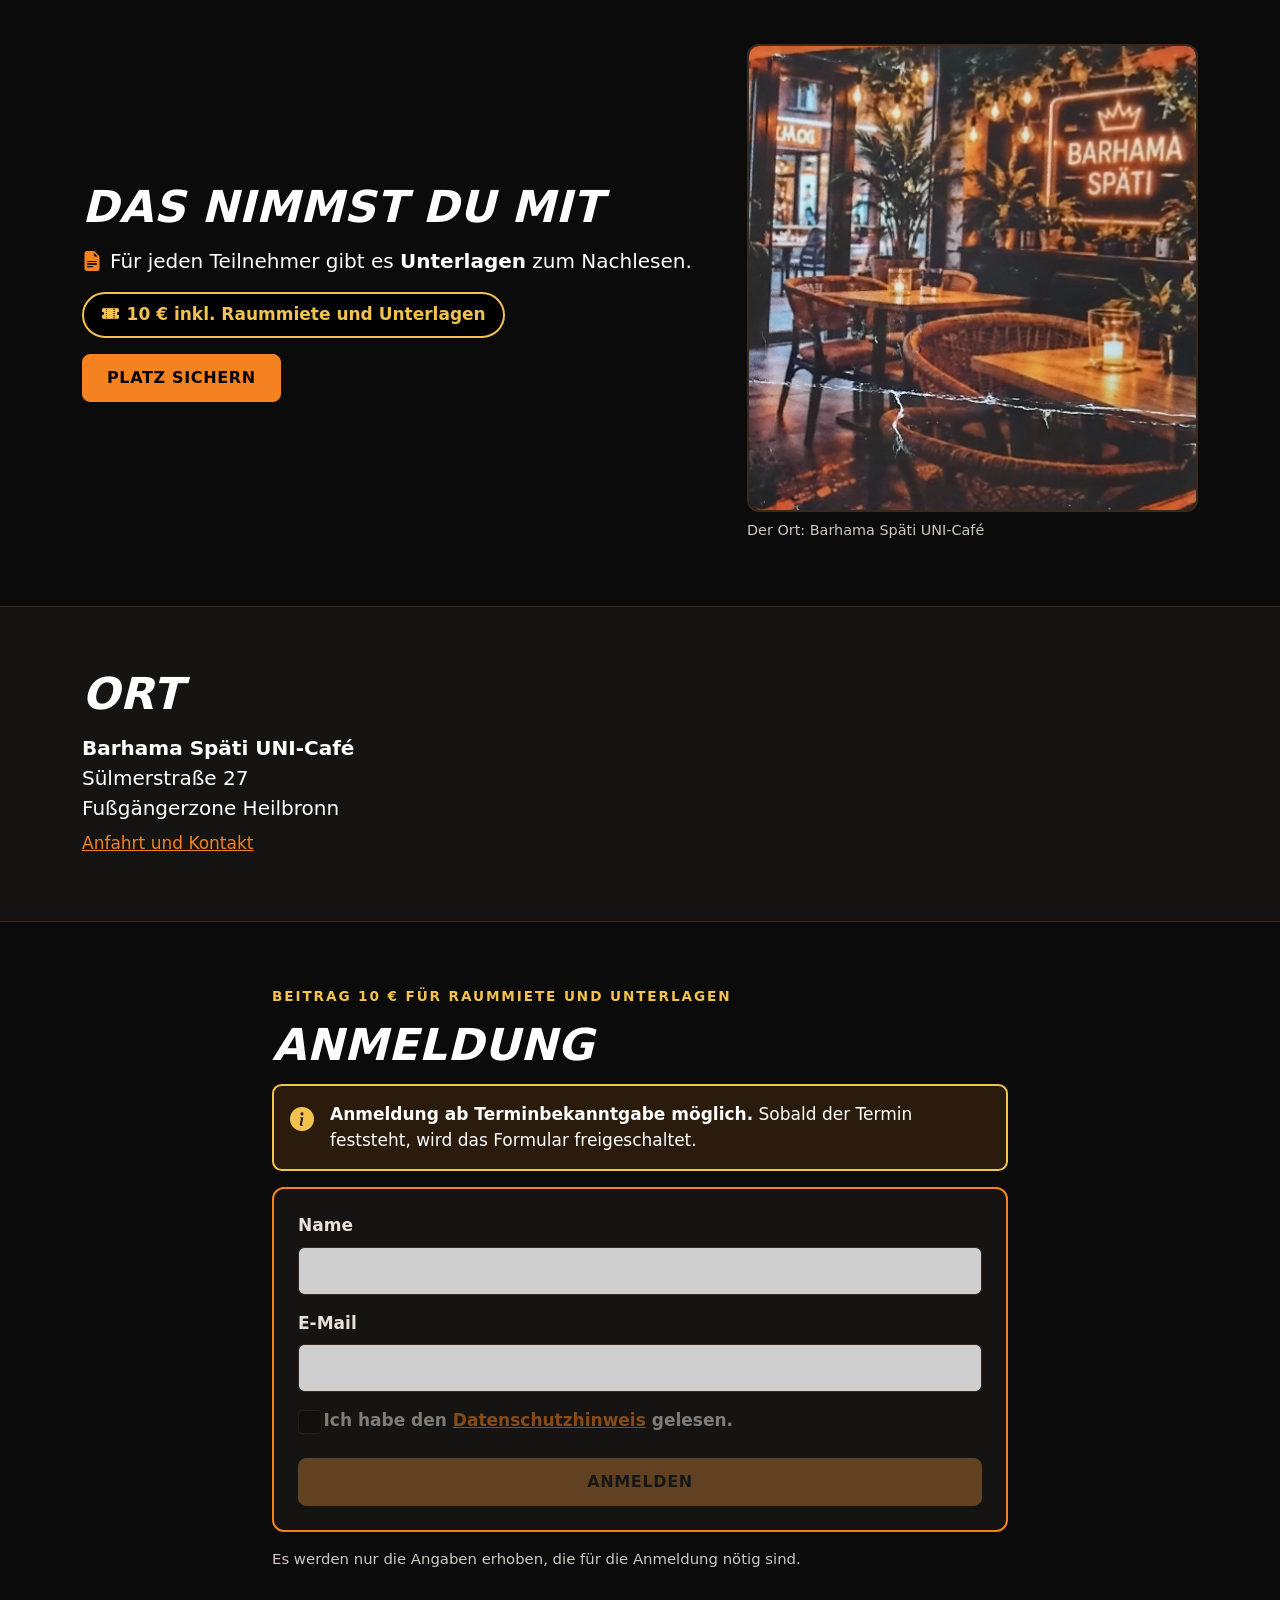
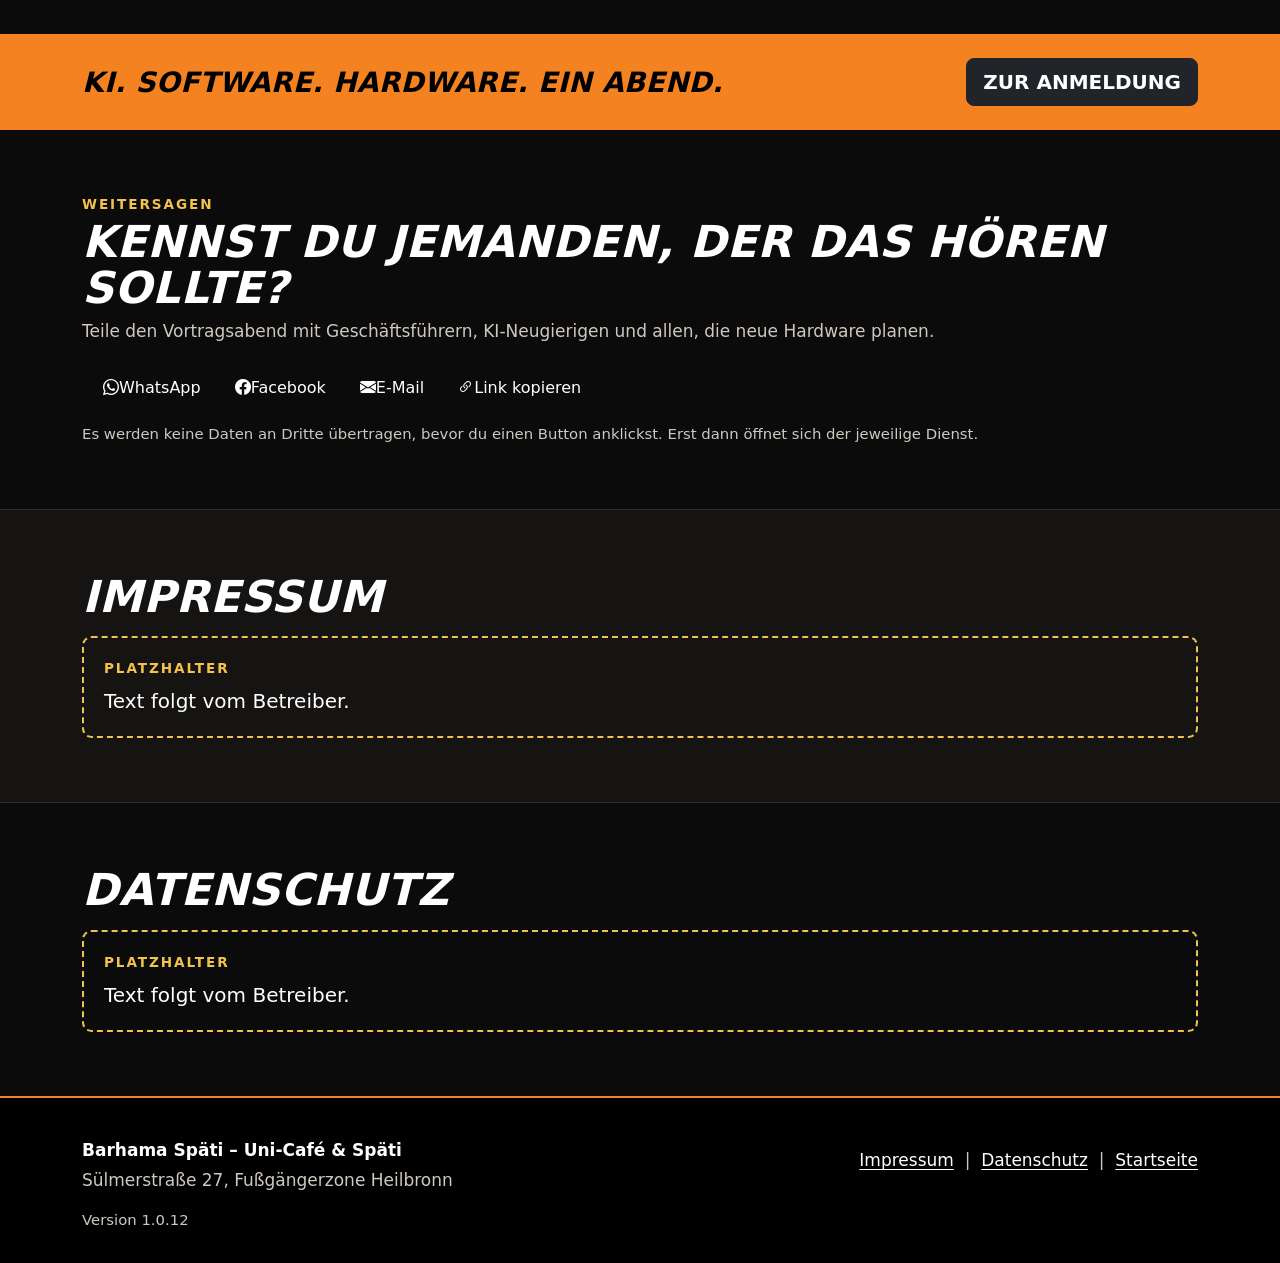
==== commit 77dd26fd: "Add files via upload" ====
--- a/ki_software_hardware_info.html
+++ b/ki_software_hardware_info.html
@@ -5,7 +5,7 @@
   <meta name="viewport" content="width=device-width, initial-scale=1">
   <title>Vortragsabend: KI, Herzintelligenz und Hardware – Barhama Späti Heilbronn</title>
   <meta name="description" content="Zwei Vorträge im Barhama Späti UNI-Café Heilbronn: Herzintelligenz und Software im Zeitalter der KI sowie die besten Hardware-Tipps. Für Geschäftsführer, KI-Interessierte und Hardware-Käufer. Termin folgt.">
-  <meta name="app-version" content="1.0.8">
+  <meta name="app-version" content="1.0.12">
   <meta name="theme-color" content="#0b0b0b">
   <link rel="canonical" href="https://nosz.github.io/ki-software-hardware/ki_software_hardware_info.html">
   <meta property="og:type" content="website">
@@ -15,6 +15,7 @@
   <meta property="og:title" content="Vortragsabend: Herzintelligenz, Software und Hardware im Zeitalter der KI">
   <meta property="og:description" content="Zwei Vorträge im Barhama Späti UNI-Café Heilbronn, Unterlagen für alle Teilnehmer, 10 € für Raummiete und Unterlagen. Termin folgt.">
   <meta property="og:image" content="https://nosz.github.io/ki-software-hardware/img_css_js/og-vortrag.jpg">
+  <meta property="og:image:type" content="image/jpeg">
   <meta property="og:image:width" content="1200">
   <meta property="og:image:height" content="630">
   <meta property="og:image:alt" content="Vorschaubild: Vortragsabend Herzintelligenz und Software, Hardware im Zeitalter der KI, Heilbronn, Termin folgt, 10 Euro inklusive Unterlagen">
@@ -28,9 +29,6 @@
   <link rel="stylesheet" href="img_css_js/bootstrap.min.css">
   <link rel="stylesheet" href="img_css_js/bootstrap-icons.min.css">
   <link rel="stylesheet" href="img_css_js/custom.css">
-  <script type="application/ld+json">
-  {"@context":"https://schema.org","@type":"Event","name":"Vortragsabend: Herzintelligenz und Software sowie Hardware im Zeitalter der KI","eventStatus":"https://schema.org/EventScheduled","eventAttendanceMode":"https://schema.org/OfflineEventAttendanceMode","location":{"@type":"Place","name":"Barhama Späti UNI-Café","address":{"@type":"PostalAddress","streetAddress":"Sülmerstraße 27","addressLocality":"Heilbronn","addressCountry":"DE"}},"organizer":{"@type":"Person","name":"Julian"},"description":"Zwei Vorträge mit Unterlagen für alle Teilnehmer. Termin folgt."}
-  </script>
 </head>
 <body>
   <a class="skip-link" href="#inhalt">Zum Inhalt springen</a>
@@ -43,6 +41,7 @@
           <li class="nav-item"><a class="nav-link" href="index.html">Start</a></li>
           <li class="nav-item"><a class="nav-link active" href="ki_software_hardware_info.html" aria-current="page">Vortragsabend (KI-Software-Hardware)</a></li>
           <li class="nav-item"><a class="nav-link" href="#anmeldung">Anmeldung</a></li>
+          <li class="nav-item"><a class="nav-link nav-share" href="#teilen" title="Teilen" aria-label="Teilen"><i class="bi bi-share-fill" aria-hidden="true"></i></a></li>
         </ul>
       </nav>
     </div>
@@ -252,6 +251,24 @@
       </div>
     </section>
 
+  <section id="teilen" class="section share" aria-labelledby="teilen-titel">
+    <div class="container">
+      <div class="share-box" data-share-url="https://nosz.github.io/ki-software-hardware/ki_software_hardware_info.html" data-share-title="Vortragsabend: KI, Software und Hardware – Barhama Späti Heilbronn" data-share-text="Vortragsabend in Heilbronn: Herzintelligenz &amp; Software sowie die besten Hardware-Tipps im Zeitalter der KI. Verständlich erklärt, mit Unterlagen für alle. Barhama Späti UNI-Café, Sülmerstraße 27. Termin folgt.">
+        <p class="eyebrow mb-1">Weitersagen</p>
+        <h2 id="teilen-titel" class="mb-2">Kennst du jemanden, der das hören sollte?</h2>
+        <p class="text-muted-bh mb-4">Teile den Vortragsabend mit Geschäftsführern, KI-Neugierigen und allen, die neue Hardware planen.</p>
+        <ul class="share-list list-unstyled d-flex flex-wrap gap-2 mb-3" aria-label="Vortragsabend teilen">
+          <li><button type="button" class="btn btn-share btn-share-native" data-share-native hidden><i class="bi bi-share-fill" aria-hidden="true"></i><span>Teilen</span></button></li>
+          <li><a class="btn btn-share" href="https://wa.me/?text=Hey%2C%20das%20k%C3%B6nnte%20dich%20interessieren%3A%20Vortragsabend%20im%20Barhama%20Sp%C3%A4ti%20UNI-Caf%C3%A9%20in%20Heilbronn.%20Nobbi%20spricht%20%C3%BCber%20Herzintelligenz%20und%20Software%2C%20Rudi%20%C3%BCber%20die%20besten%20Hardware-Tipps%20im%20Zeitalter%20der%20KI.%20Kein%20Fachchinesisch%2C%20Unterlagen%20f%C3%BCr%20alle%2C%2010%20%E2%82%AC%20inkl.%20Raummiete.%20Termin%20folgt.%20https%3A%2F%2Fnosz.github.io%2Fki-software-hardware%2Fki_software_hardware_info.html" target="_blank" rel="noopener noreferrer"><i class="bi bi-whatsapp" aria-hidden="true"></i><span>WhatsApp</span><span class="visually-hidden"> (öffnet in neuem Tab)</span></a></li>
+          <li><a class="btn btn-share" href="https://www.facebook.com/sharer/sharer.php?u=https%3A%2F%2Fnosz.github.io%2Fki-software-hardware%2Fki_software_hardware_info.html" target="_blank" rel="noopener noreferrer"><i class="bi bi-facebook" aria-hidden="true"></i><span>Facebook</span><span class="visually-hidden"> (öffnet in neuem Tab)</span></a></li>
+          <li><a class="btn btn-share" href="mailto:?subject=Einladung%3A%20Vortragsabend%20zu%20KI%2C%20Software%20und%20Hardware%20in%20Heilbronn&amp;body=Hallo%2C%0D%0A%0D%0Ain%20Heilbronn%20findet%20ein%20Vortragsabend%20zu%20KI%20statt%2C%20der%20dich%20interessieren%20k%C3%B6nnte%3A%0D%0A%0D%0A-%20Nobbi%3A%20Herzintelligenz%20und%20Software%20im%20Zeitalter%20der%20KI%0D%0A-%20Rudi%3A%20Die%20besten%20Tipps%20f%C3%BCr%20Hardware%20im%20Zeitalter%20der%20KI%0D%0A%0D%0AVerst%C3%A4ndlich%20erkl%C3%A4rt%2C%20ohne%20Fachchinesisch.%20Unterlagen%20gibt%20es%20f%C3%BCr%20jeden%20Teilnehmer.%0D%0A%0D%0AOrt%3A%20Barhama%20Sp%C3%A4ti%20UNI-Caf%C3%A9%2C%20S%C3%BClmerstra%C3%9Fe%2027%2C%20Heilbronn%0D%0ABeitrag%3A%2010%20%E2%82%AC%20f%C3%BCr%20Raummiete%20und%20Unterlagen%0D%0ATermin%3A%20folgt%0D%0A%0D%0AAlle%20Infos%3A%20https%3A%2F%2Fnosz.github.io%2Fki-software-hardware%2Fki_software_hardware_info.html%0D%0A%0D%0AViele%20Gr%C3%BC%C3%9Fe"><i class="bi bi-envelope-fill" aria-hidden="true"></i><span>E-Mail</span></a></li>
+          <li><button type="button" class="btn btn-share" data-share-copy><i class="bi bi-link-45deg" aria-hidden="true"></i><span>Link kopieren</span></button></li>
+        </ul>
+        <p class="share-status small mb-2" role="status" aria-live="polite" data-share-status></p>
+        <p class="small text-muted-bh mb-0">Es werden keine Daten an Dritte übertragen, bevor du einen Button anklickst. Erst dann öffnet sich der jeweilige Dienst.</p>
+      </div>
+    </div>
+  </section>
   <section id="impressum" class="section section-alt" aria-labelledby="impressum-titel">
     <div class="container">
       <h2 id="impressum-titel" class="mb-3">Impressum</h2>
@@ -276,9 +293,10 @@
           <a href="#impressum">Impressum</a> &nbsp;|&nbsp; <a href="#datenschutz">Datenschutz</a> &nbsp;|&nbsp; <a href="index.html">Startseite</a>
         </div>
       </div>
-      <p class="small mt-3 mb-0">Version <span id="version">1.0.8</span></p>
+      <p class="small mt-3 mb-0">Version <span id="version">1.0.12</span></p>
     </div>
   </footer>
-  <script src="img_css_js/form.js"></script>
+  <script src="img_css_js/form.js"></script>
+  <script src="img_css_js/share.js"></script>
 </body>
 </html>
--- a/img_css_js/custom.css
+++ b/img_css_js/custom.css
@@ -0,0 +1,133 @@
+/* Barhama - eigene Stilschicht ueber Bootstrap 5.3.3 (Bootstrap-Dateien bleiben unveraendert) */
+:root,
+[data-bs-theme="dark"] {
+  --bh-orange: #f58220;
+  --bh-orange-dark: #d96a08;
+  --bh-gold: #f2c14e;
+  --bh-black: #0b0b0b;
+  --bh-panel: #161412;
+  --bh-line: #3a2a1c;
+  --bh-muted: #cfc8c0;
+  --bs-body-bg: var(--bh-black);
+  --bs-body-color: #ffffff;
+  --bs-body-font-family: system-ui, -apple-system, "Segoe UI", Roboto, Arial, sans-serif;
+  --bs-body-font-size: 1.0625rem;
+  --bs-link-color: var(--bh-orange);
+  --bs-link-hover-color: var(--bh-gold);
+  --bs-link-color-rgb: 245, 130, 32;
+  --bs-link-hover-color-rgb: 242, 193, 78;
+  --bs-border-color: var(--bh-line);
+  --bs-secondary-color: var(--bh-muted);
+  --bs-focus-ring-color: rgba(242, 193, 78, .6);
+}
+
+body { background: var(--bh-black); }
+html { scroll-behavior: smooth; scroll-padding-top: 5rem; }
+@media (prefers-reduced-motion: reduce) { html { scroll-behavior: auto; } }
+
+/* Sichtbarer Fokus (WCAG 2.2) */
+a:focus-visible, .nav-link:focus-visible, .btn:focus-visible, button:focus-visible, .form-control:focus-visible, .form-select:focus-visible, .form-check-input:focus-visible {
+  outline: 3px solid var(--bh-gold);
+  outline-offset: 3px;
+  box-shadow: none;
+}
+
+.skip-link { position: absolute; left: -999px; top: 0; z-index: 2000; background: var(--bh-gold); color: #000; padding: .75rem 1rem; font-weight: 700; }
+.skip-link:focus { left: 0; }
+
+.text-muted-bh { color: var(--bh-muted); }
+.text-orange { color: var(--bh-orange); }
+.text-gold { color: var(--bh-gold); }
+
+/* Schrift: urban, fett, schraeg, Versalien */
+.display-bh, h1, h2, h3 { font-family: "Arial Black", "Segoe UI Black", Impact, system-ui, sans-serif; font-weight: 900; text-transform: uppercase; font-style: italic; letter-spacing: .01em; line-height: 1.05; }
+h1 { font-size: clamp(2.2rem, 7vw, 4.5rem); }
+h2 { font-size: clamp(1.7rem, 4.5vw, 2.75rem); }
+h3 { font-size: 1.25rem; }
+.eyebrow { text-transform: uppercase; letter-spacing: .14em; font-weight: 700; font-size: .85rem; color: var(--bh-gold); }
+
+/* Kopf */
+.site-header { background: rgba(11, 11, 11, .96); border-bottom: 2px solid var(--bh-orange); position: sticky; top: 0; z-index: 1030; }
+.site-header .brand { font-family: "Arial Black", "Segoe UI Black", Impact, sans-serif; font-style: italic; text-transform: uppercase; color: #fff; text-decoration: none; font-size: 1.15rem; display: inline-flex; align-items: center; min-height: 44px; }
+.site-header .brand span { color: var(--bh-orange); margin-left: .35rem; }
+.site-header .nav-link { color: #fff; font-weight: 700; text-transform: uppercase; font-size: .9rem; letter-spacing: .05em; min-height: 44px; display: inline-flex; align-items: center; padding: .5rem .75rem; }
+.site-header .nav-link:hover, .site-header .nav-link.active { color: var(--bh-orange); }
+.site-header .nav-link.active { text-decoration: underline; text-underline-offset: 6px; text-decoration-thickness: 3px; }
+
+/* Buttons */
+.btn-bh { --bs-btn-color: #000; --bs-btn-bg: var(--bh-orange); --bs-btn-border-color: var(--bh-orange); --bs-btn-hover-color: #000; --bs-btn-hover-bg: var(--bh-gold); --bs-btn-hover-border-color: var(--bh-gold); --bs-btn-active-color: #000; --bs-btn-active-bg: var(--bh-gold); --bs-btn-active-border-color: var(--bh-gold); --bs-btn-disabled-color: #1a1a1a; --bs-btn-disabled-bg: #8a5a2c; --bs-btn-disabled-border-color: #8a5a2c; font-weight: 800; text-transform: uppercase; letter-spacing: .04em; min-height: 48px; padding: .7rem 1.5rem; border-radius: .5rem; }
+.btn-bh-outline { --bs-btn-color: #fff; --bs-btn-border-color: #fff; --bs-btn-hover-color: #000; --bs-btn-hover-bg: #fff; --bs-btn-hover-border-color: #fff; font-weight: 800; text-transform: uppercase; letter-spacing: .04em; min-height: 48px; padding: .7rem 1.5rem; border-width: 2px; border-radius: .5rem; }
+
+/* Hero */
+.hero { position: relative; isolation: isolate; background: #000; border-bottom: 1px solid var(--bh-line); overflow: hidden; }
+.hero::before { content: ""; position: absolute; inset: 0; z-index: -2; background: url("terrasse.jpg") center / cover no-repeat; opacity: .45; }
+.hero::after { content: ""; position: absolute; inset: 0; z-index: -1; background: linear-gradient(90deg, rgba(0,0,0,.92) 0%, rgba(0,0,0,.65) 55%, rgba(0,0,0,.35) 100%); }
+.hero .lead { color: #fff; font-size: 1.25rem; }
+.hero-tag { display: inline-block; background: var(--bh-orange); color: #000; font-weight: 900; text-transform: uppercase; font-style: italic; padding: .35rem .9rem; transform: skew(-8deg); }
+.hero-tag > span { display: inline-block; transform: skew(8deg); }
+
+.section { padding: 4rem 0; }
+.section-alt { background: var(--bh-panel); border-top: 1px solid var(--bh-line); border-bottom: 1px solid var(--bh-line); }
+
+/* Karten */
+.card-bh { background: var(--bh-panel); border: 2px solid var(--bh-line); border-radius: .75rem; height: 100%; color: #fff; }
+.section-alt .card-bh { background: #0f0d0b; }
+.card-bh .icon-wrap { width: 56px; height: 56px; border-radius: .6rem; display: inline-flex; align-items: center; justify-content: center; background: var(--bh-orange); color: #000; font-size: 1.75rem; }
+.card-bh .card-text, .card-bh p { color: var(--bh-muted); }
+.price-card { border: 3px solid var(--bh-orange); background: var(--bh-panel); border-radius: .75rem; padding: 1.5rem; text-align: center; height: 100%; }
+.price-card .price { font-family: "Arial Black", "Segoe UI Black", Impact, sans-serif; font-style: italic; font-size: clamp(2.5rem, 8vw, 3.5rem); color: var(--bh-orange); line-height: 1; }
+
+/* Eckdaten */
+.facts { background: var(--bh-orange); color: #000; }
+.facts .fact { display: flex; gap: .75rem; align-items: center; padding: 1rem 0; }
+.facts .fact i { font-size: 1.75rem; }
+.facts .fact small { display: block; text-transform: uppercase; letter-spacing: .08em; font-weight: 800; font-size: .75rem; }
+.facts .fact strong { font-size: 1.1rem; font-weight: 900; }
+
+.gallery img, .rounded-bh { border-radius: .75rem; border: 2px solid var(--bh-line); }
+figure { margin: 0; }
+figcaption { color: var(--bh-muted); font-size: .9rem; margin-top: .5rem; }
+
+/* Formular */
+.form-bh { background: var(--bh-panel); border: 2px solid var(--bh-orange); border-radius: .75rem; padding: 1.5rem; }
+.form-bh .form-control, .form-bh .form-select { background-color: #fff; color: #000; min-height: 48px; }
+.form-bh .form-control:disabled, .form-bh .form-select:disabled { background-color: #cfcfcf; color: #333; opacity: 1; }
+.form-bh .form-check-input { width: 1.5rem; height: 1.5rem; margin-top: .1rem; }
+.form-bh .form-check-input:checked { background-color: var(--bh-orange); border-color: var(--bh-orange); }
+.form-bh label { font-weight: 700; }
+.form-bh fieldset:disabled label, .form-bh fieldset:disabled .form-check-label { color: #e8e1d9; }
+.alert-bh { background: #2a1b0c; border: 2px solid var(--bh-gold); color: #fff; border-radius: .6rem; }
+
+.site-footer { background: #000; border-top: 2px solid var(--bh-orange); padding: 2.5rem 0 2rem; color: var(--bh-muted); }
+.site-footer a { color: #fff; text-underline-offset: 3px; display: inline-block; min-height: 44px; line-height: 44px; }
+.site-footer a:hover { color: var(--bh-gold); }
+.platzhalter { border: 2px dashed var(--bh-gold); border-radius: .6rem; padding: 1.25rem; }
+
+/* Landingpage: Organisator, Badges, Baender, Ablauf, Animationen */
+.hero-tag-gold { background: var(--bh-gold); }
+.price-badge { display: inline-flex; align-items: center; background: #000; color: var(--bh-gold); border: 2px solid var(--bh-gold); border-radius: 2rem; padding: .5rem 1.1rem; font-weight: 800; }
+.organizer { background: #14100b; border-top: 3px solid var(--bh-gold); border-bottom: 3px solid var(--bh-gold); }
+.organizer .icon-wrap { width: 64px; height: 64px; border-radius: .6rem; display: inline-flex; align-items: center; justify-content: center; background: var(--bh-gold); color: #000; font-size: 2rem; }
+.question-card { height: 100%; border-left: 6px solid var(--bh-orange); background: var(--bh-panel); border-radius: .5rem; padding: 1.25rem; display: flex; gap: .75rem; align-items: flex-start; }
+.question-card i { color: var(--bh-orange); font-size: 1.5rem; }
+.question-card p { margin: 0; font-weight: 700; font-size: 1.15rem; }
+.band { background: var(--bh-orange); color: #000; transform: skewY(-1.5deg); margin: 2rem 0; }
+.band > .container { transform: skewY(1.5deg); }
+.band-text { font-family: "Arial Black", "Segoe UI Black", Impact, sans-serif; font-style: italic; text-transform: uppercase; font-weight: 900; font-size: clamp(1.8rem, 5vw, 3rem); line-height: 1.1; }
+.step { height: 100%; background: #0f0d0b; border: 2px solid var(--bh-line); border-radius: .6rem; padding: 1rem; display: flex; flex-direction: column; gap: .25rem; }
+.step-nr { width: 2.25rem; height: 2.25rem; border-radius: 50%; background: var(--bh-orange); color: #000; font-weight: 900; display: inline-flex; align-items: center; justify-content: center; }
+.step span:last-child { color: var(--bh-muted); }
+@media (prefers-reduced-motion: no-preference) {
+  .anim-in { animation: bh-up .7s ease-out both; }
+  .anim-d1 { animation-delay: .15s; }
+  .anim-d2 { animation-delay: .3s; }
+  .btn-pulse { animation: bh-pulse 2.6s ease-in-out infinite; }
+  .question-card, .card-bh, .step { transition: transform .2s ease; }
+  .question-card:hover, .card-bh:hover, .step:hover { transform: translateY(-4px); }
+}
+@keyframes bh-up { from { opacity: 0; transform: translateY(18px); } to { opacity: 1; transform: none; } }
+@keyframes bh-pulse { 0%, 100% { box-shadow: 0 0 0 0 rgba(242,193,78,.55); } 50% { box-shadow: 0 0 0 10px rgba(242,193,78,0); } }
+@media (max-width: 575.98px) { .site-header { position: static; } html { scroll-padding-top: 1rem; } }
+
+.card-bh .benefit { background: var(--bh-orange); color: #000; font-weight: 800; border-radius: .5rem; padding: .85rem 1rem; }
+.benefit i { font-size: 1.25rem; }
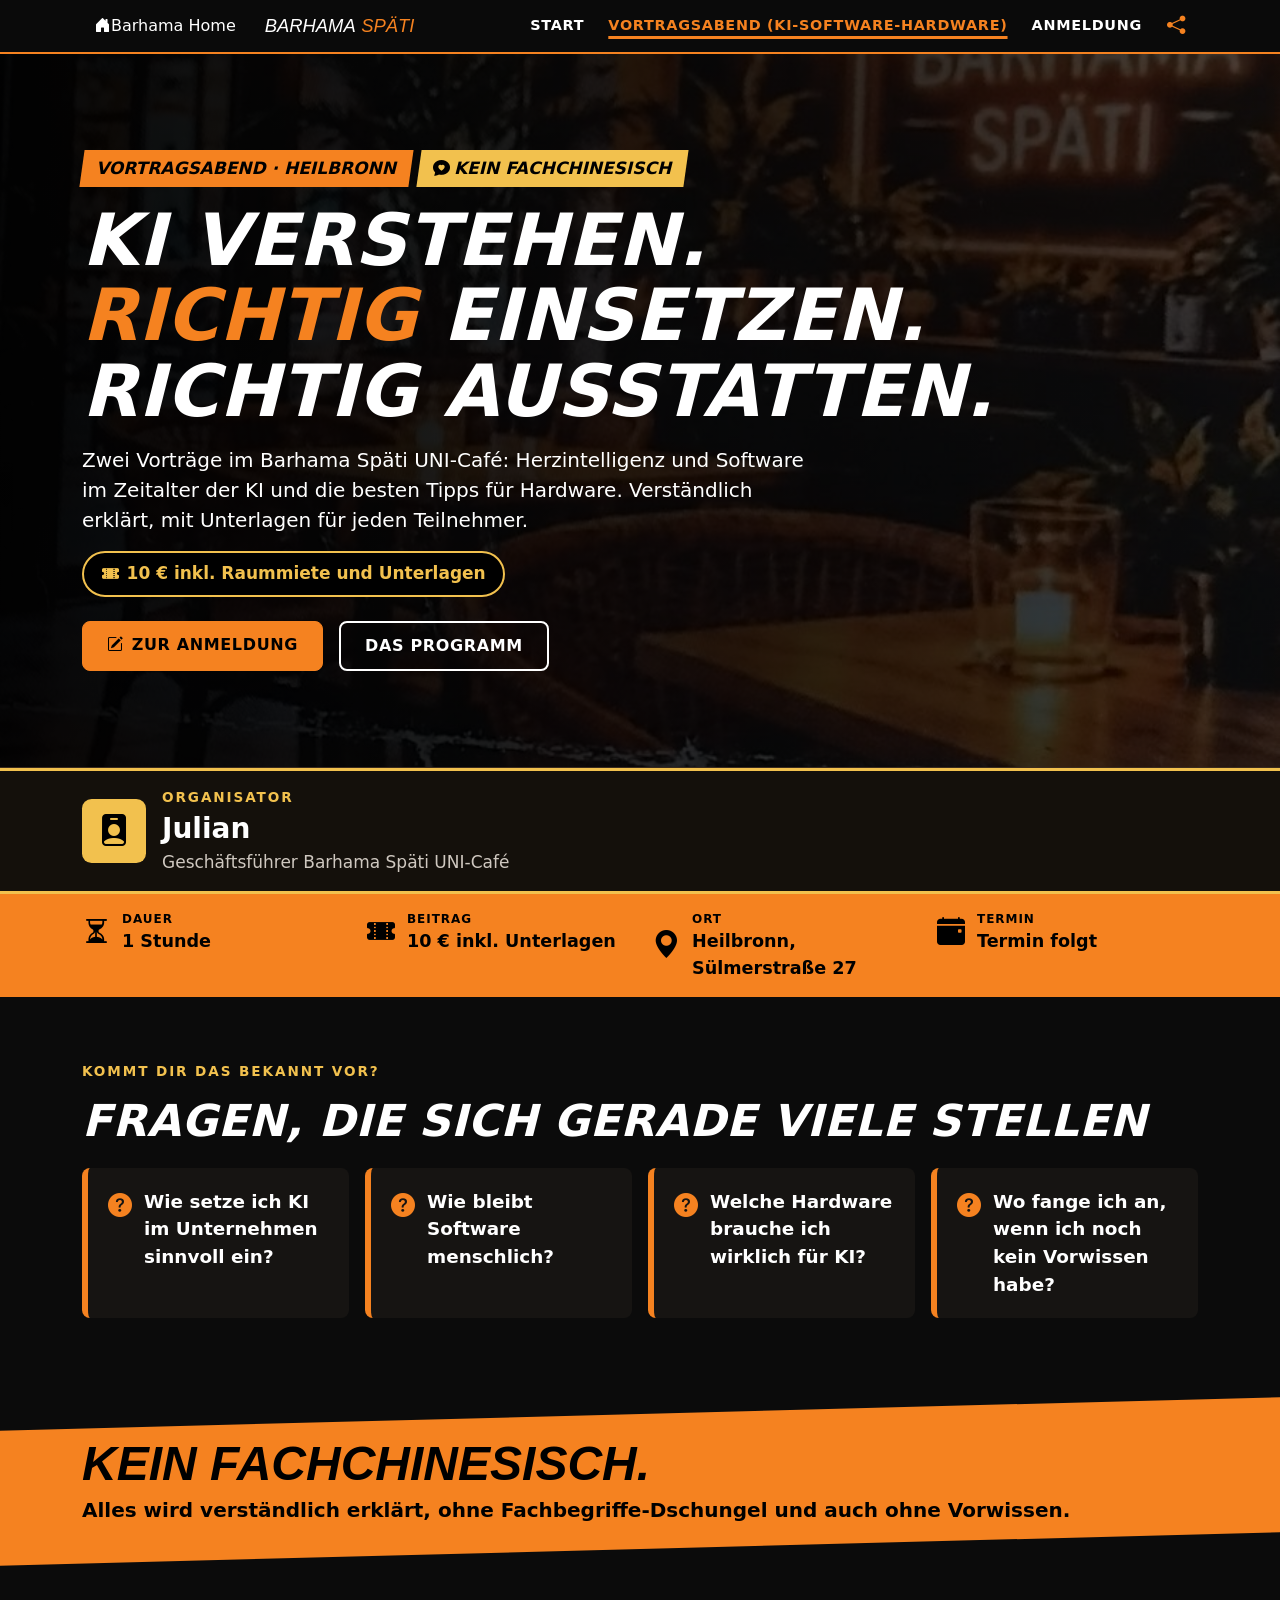
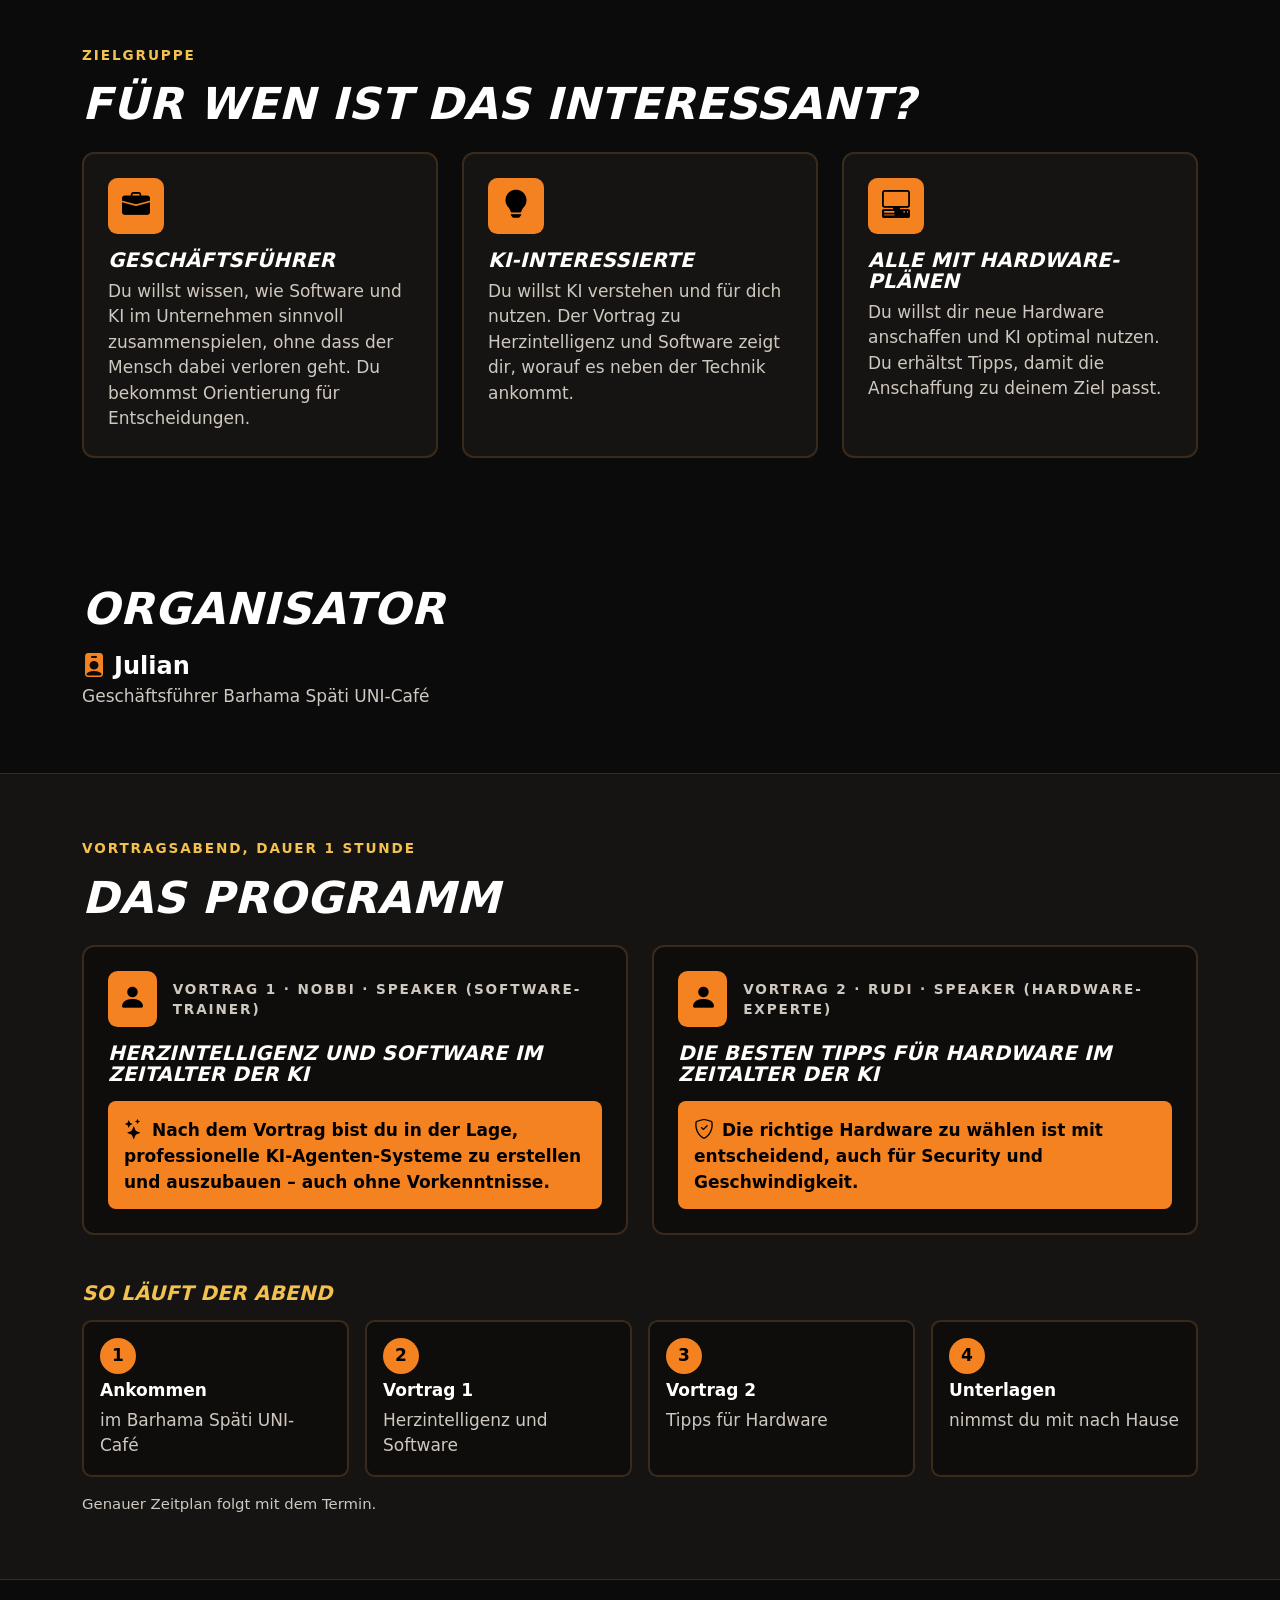
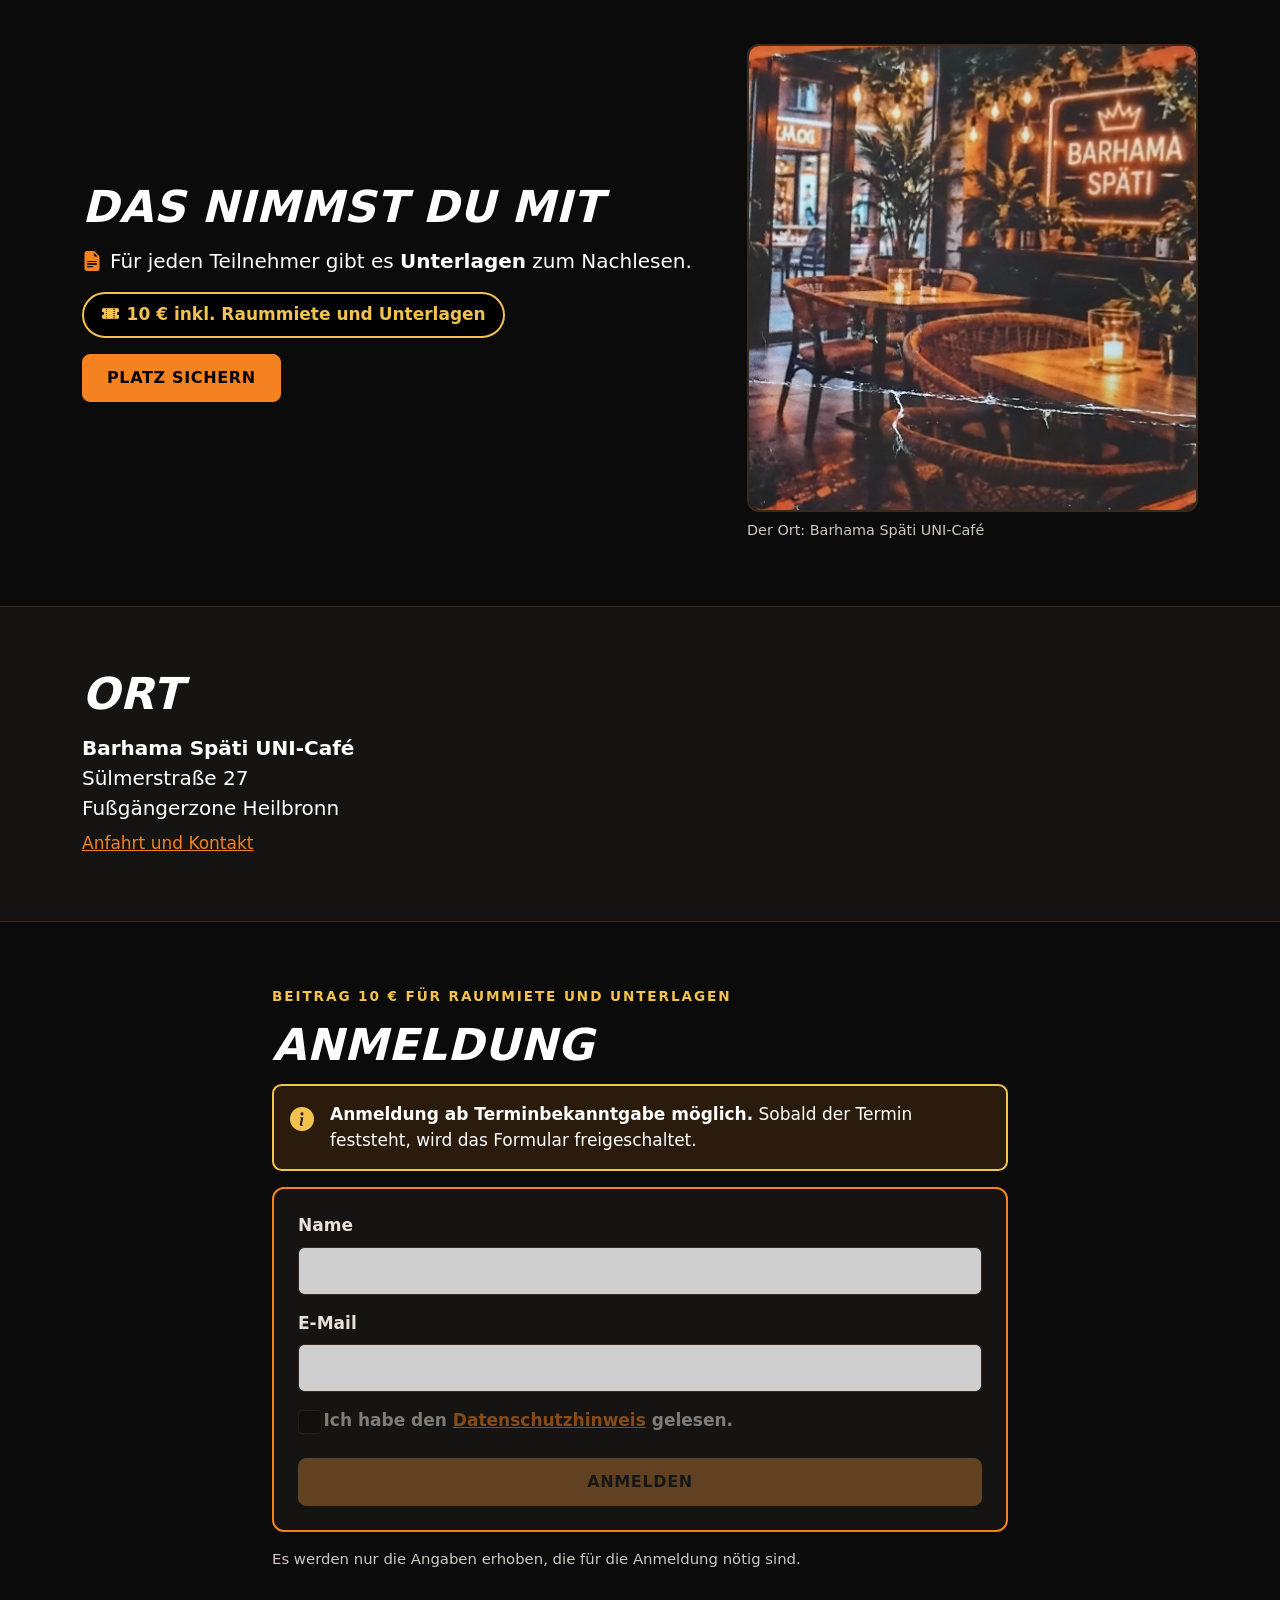
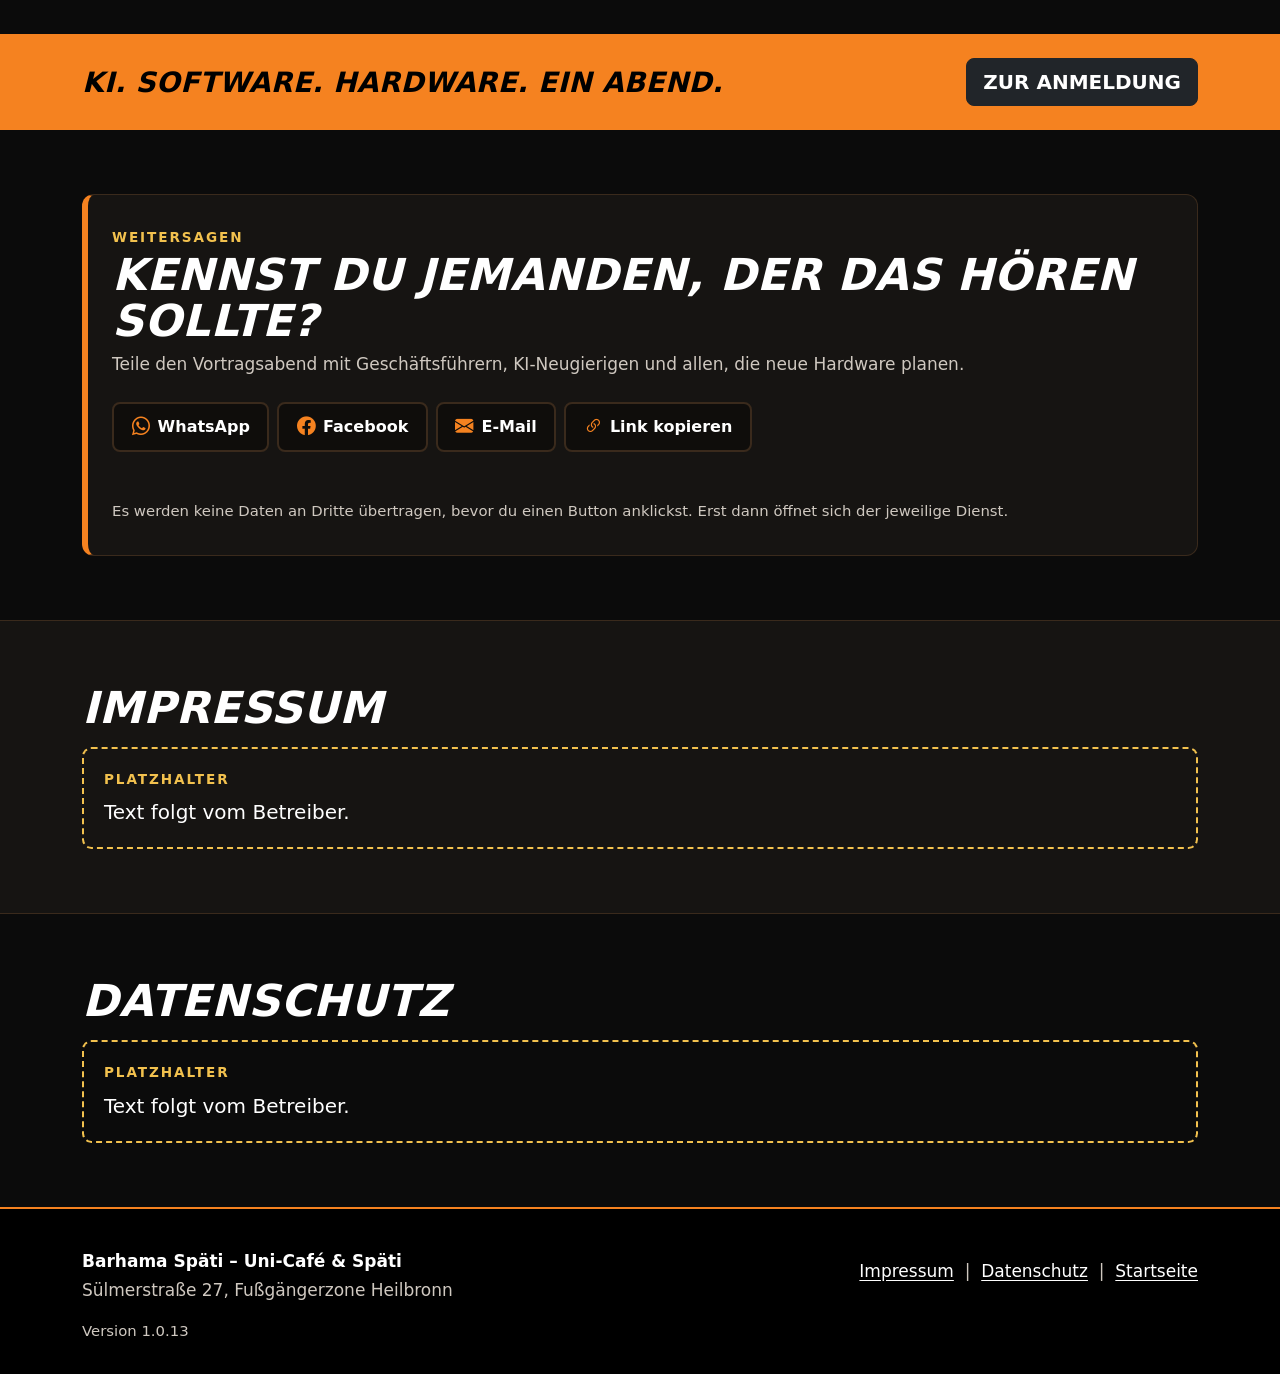
==== commit f7322eb3: "Add files via upload" ====
--- a/ki_software_hardware_info.html
+++ b/ki_software_hardware_info.html
@@ -5,7 +5,7 @@
   <meta name="viewport" content="width=device-width, initial-scale=1">
   <title>Vortragsabend: KI, Herzintelligenz und Hardware – Barhama Späti Heilbronn</title>
   <meta name="description" content="Zwei Vorträge im Barhama Späti UNI-Café Heilbronn: Herzintelligenz und Software im Zeitalter der KI sowie die besten Hardware-Tipps. Für Geschäftsführer, KI-Interessierte und Hardware-Käufer. Termin folgt.">
-  <meta name="app-version" content="1.0.12">
+  <meta name="app-version" content="1.0.13">
   <meta name="theme-color" content="#0b0b0b">
   <link rel="canonical" href="https://nosz.github.io/ki-software-hardware/ki_software_hardware_info.html">
   <meta property="og:type" content="website">
@@ -35,7 +35,10 @@
 
   <header class="site-header">
     <div class="container d-flex flex-wrap align-items-center justify-content-between py-1">
-      <a class="brand" href="index.html" aria-label="Barhama Späti – Startseite">Barhama<span>Späti</span></a>
+      <div class="d-flex flex-wrap align-items-center gap-3">
+      <a class="btn btn-home" href="index.html"><i class="bi bi-house-door-fill" aria-hidden="true"></i><span>Barhama Home</span></a>
+      <a class="brand" href="index.html" aria-label="Barhama Späti – Startseite">Barhama<span>Späti</span></a>
+      </div>
       <nav aria-label="Hauptnavigation">
         <ul class="nav flex-wrap">
           <li class="nav-item"><a class="nav-link" href="index.html">Start</a></li>
@@ -293,7 +296,7 @@
           <a href="#impressum">Impressum</a> &nbsp;|&nbsp; <a href="#datenschutz">Datenschutz</a> &nbsp;|&nbsp; <a href="index.html">Startseite</a>
         </div>
       </div>
-      <p class="small mt-3 mb-0">Version <span id="version">1.0.12</span></p>
+      <p class="small mt-3 mb-0">Version <span id="version">1.0.13</span></p>
     </div>
   </footer>
   <script src="img_css_js/form.js"></script>
--- a/img_css_js/custom.css
+++ b/img_css_js/custom.css
@@ -131,3 +131,20 @@
 
 .card-bh .benefit { background: var(--bh-orange); color: #000; font-weight: 800; border-radius: .5rem; padding: .85rem 1rem; }
 .benefit i { font-size: 1.25rem; }
+/* Teilen-Buttons */
+.share-box { background: var(--bh-panel); border: 1px solid var(--bh-line); border-left: 6px solid var(--bh-orange); border-radius: .75rem; padding: 2rem 1.5rem; }
+.btn-share { display: inline-flex; align-items: center; gap: .5rem; min-height: 48px; padding: .6rem 1.1rem; background: #0f0d0b; color: #fff; border: 2px solid var(--bh-line); border-radius: .5rem; font-weight: 700; text-decoration: none; transition: background-color .15s ease, border-color .15s ease, color .15s ease, transform .15s ease; }
+.btn-share i { font-size: 1.15rem; color: var(--bh-orange); }
+.btn-share:hover, .btn-share:focus-visible { background: var(--bh-orange); border-color: var(--bh-orange); color: #000; }
+.btn-share:hover i, .btn-share:focus-visible i { color: #000; }
+.btn-share:focus-visible { outline: 3px solid var(--bh-gold); outline-offset: 2px; }
+.btn-share[hidden] { display: none; }
+.btn-share-native { background: var(--bh-orange); border-color: var(--bh-orange); color: #000; }
+.btn-share-native i { color: #000; }
+.share-status { min-height: 1.5rem; color: var(--bh-gold); font-weight: 700; }
+@media (prefers-reduced-motion: no-preference) { .btn-share:hover { transform: translateY(-2px); } }
+@media (max-width: 575.98px) { .share-box { padding: 1.5rem 1rem; } .share-list li { flex: 1 1 calc(50% - .5rem); } .btn-share { width: 100%; justify-content: center; } }
+.share-list li:has(> [hidden]) { display: none; }
+.nav-share { display: inline-flex; align-items: center; justify-content: center; min-width: 44px; min-height: 44px; }
+.nav-share i { font-size: 1.15rem; color: var(--bh-orange); }
+.nav-share:hover i, .nav-share:focus-visible i { color: #fff; }
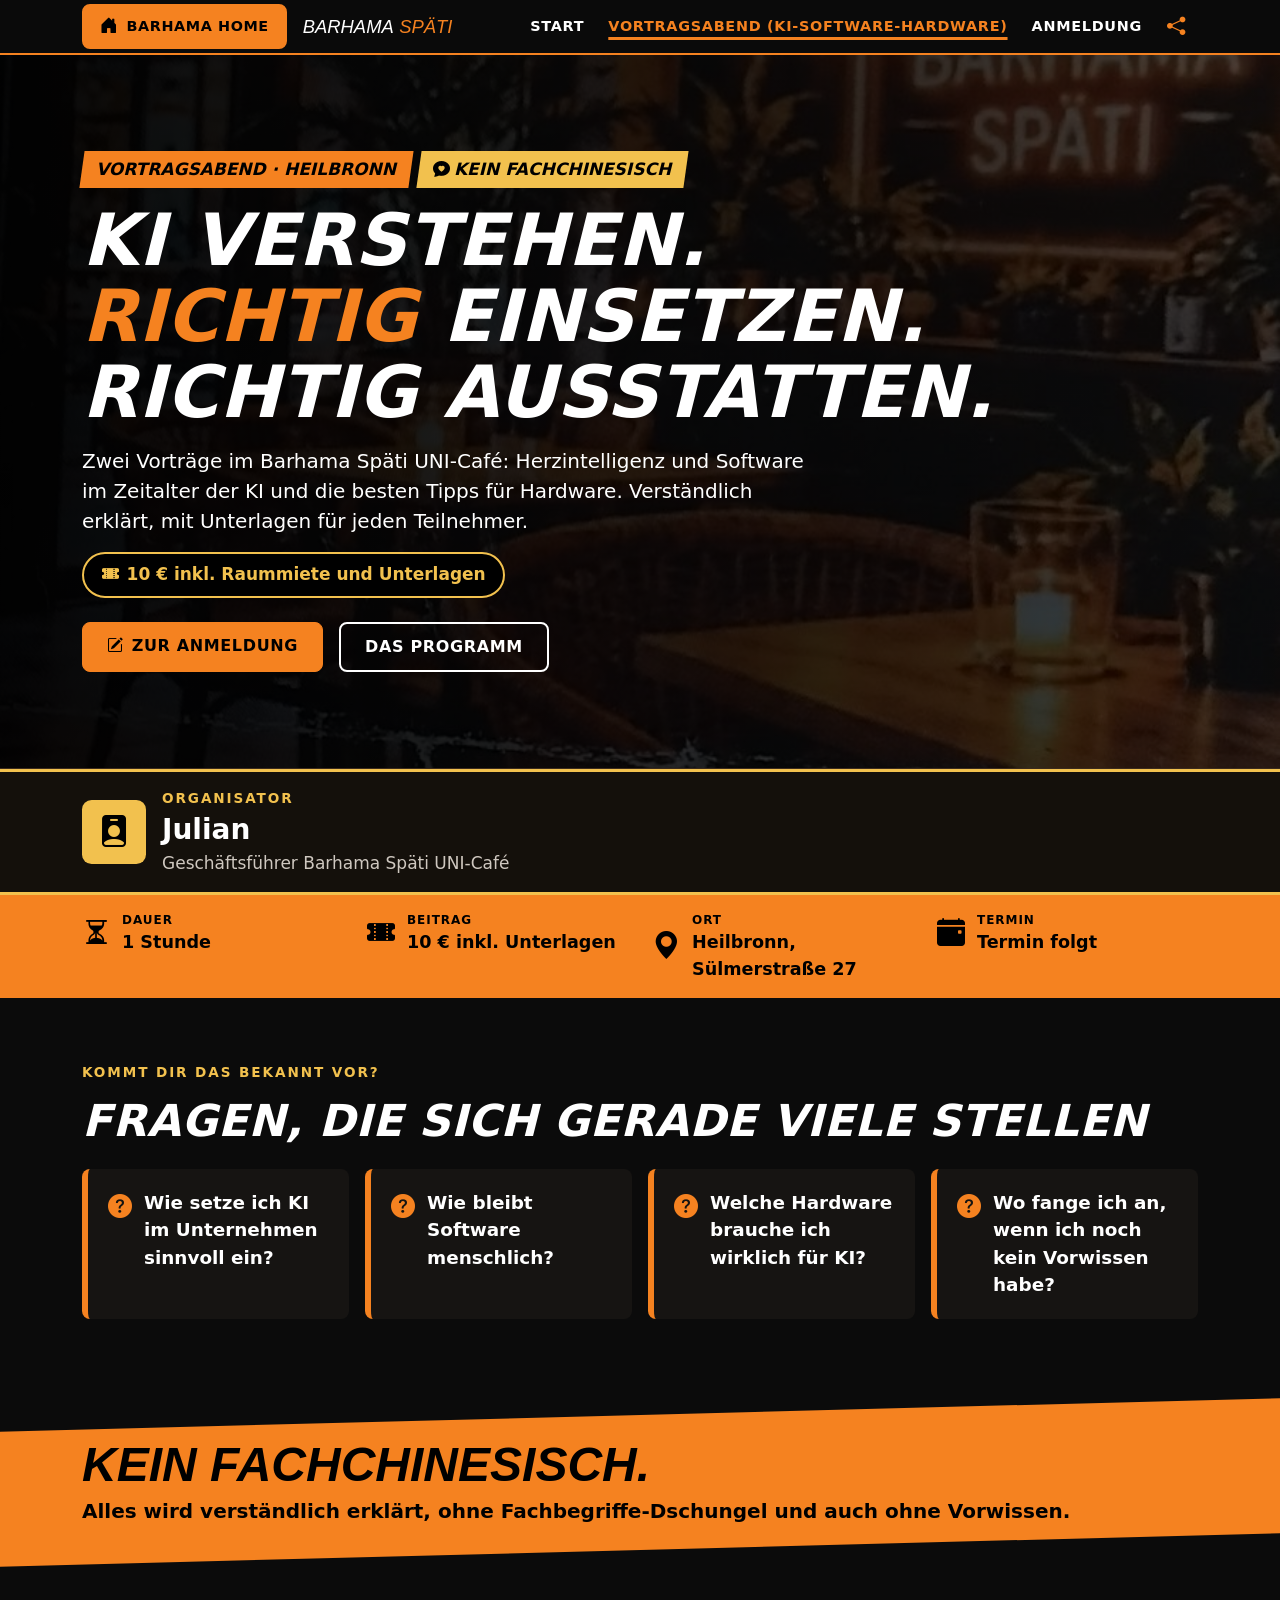
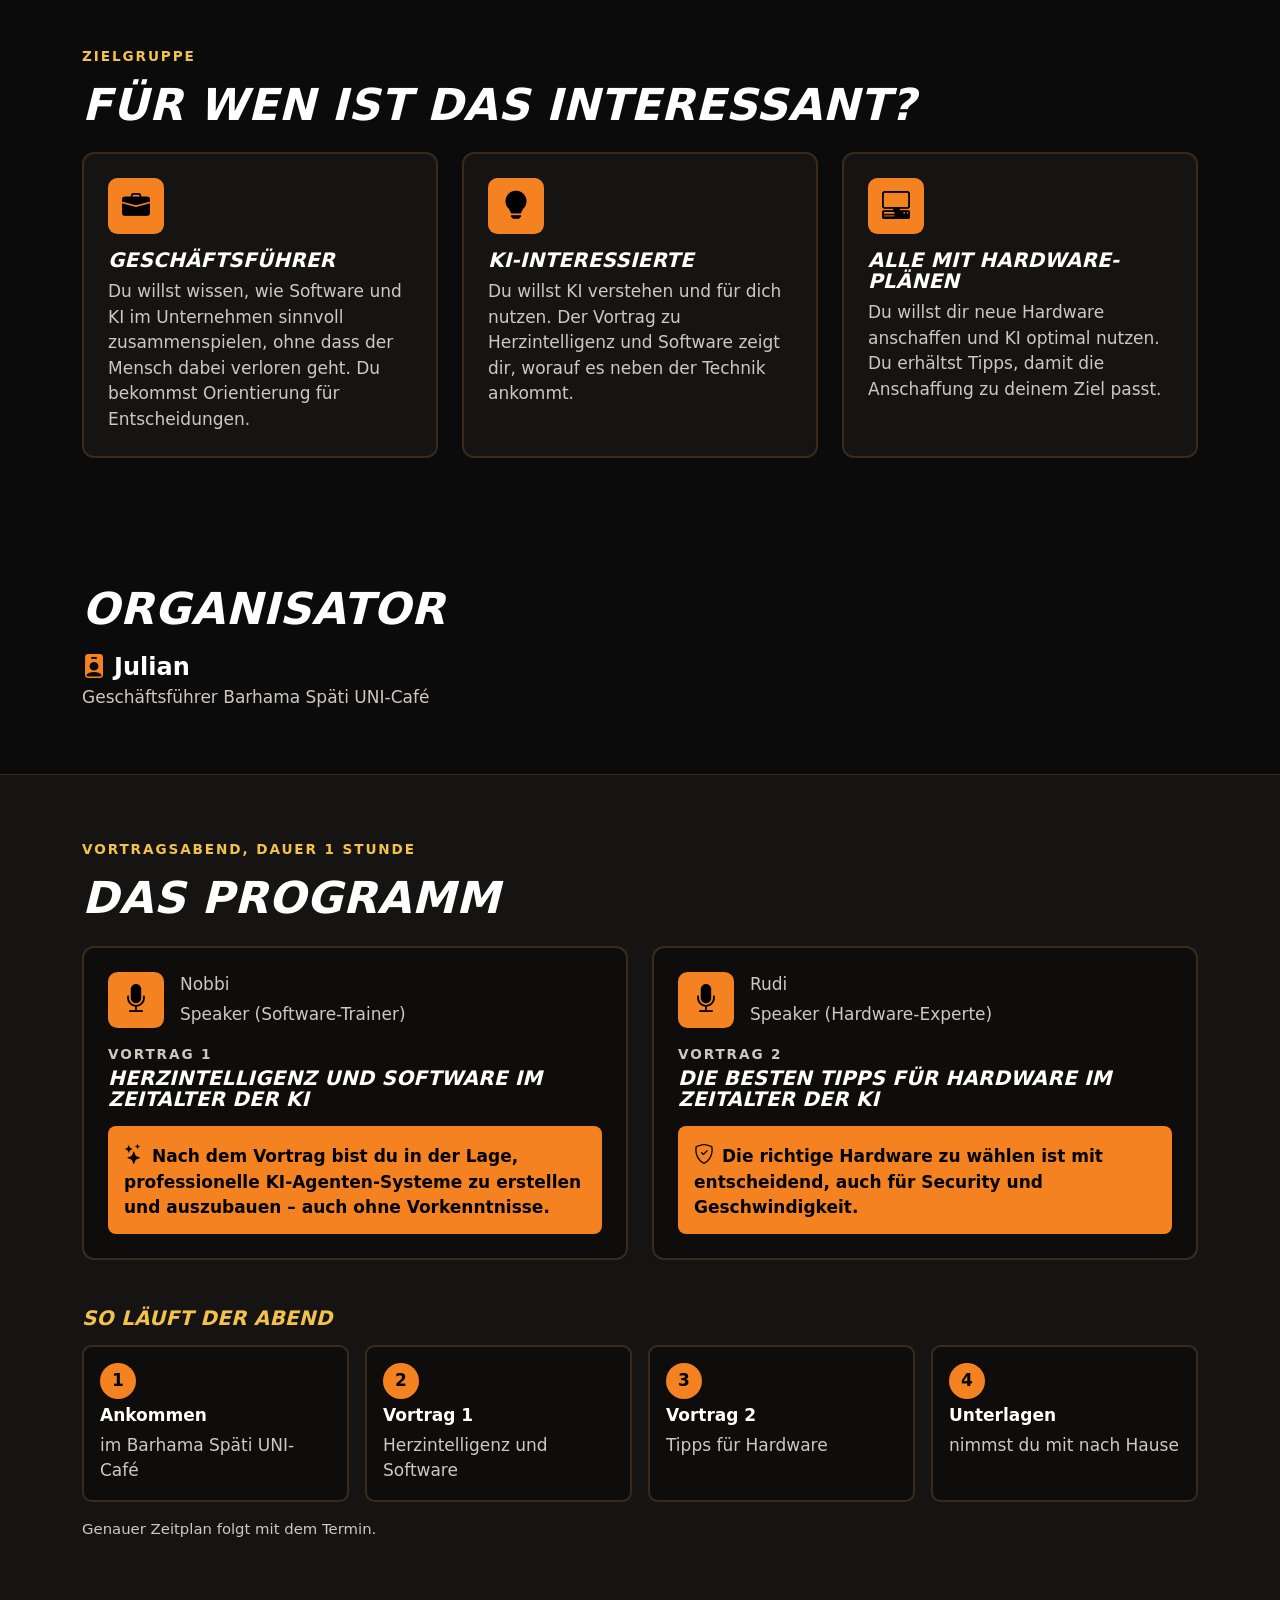
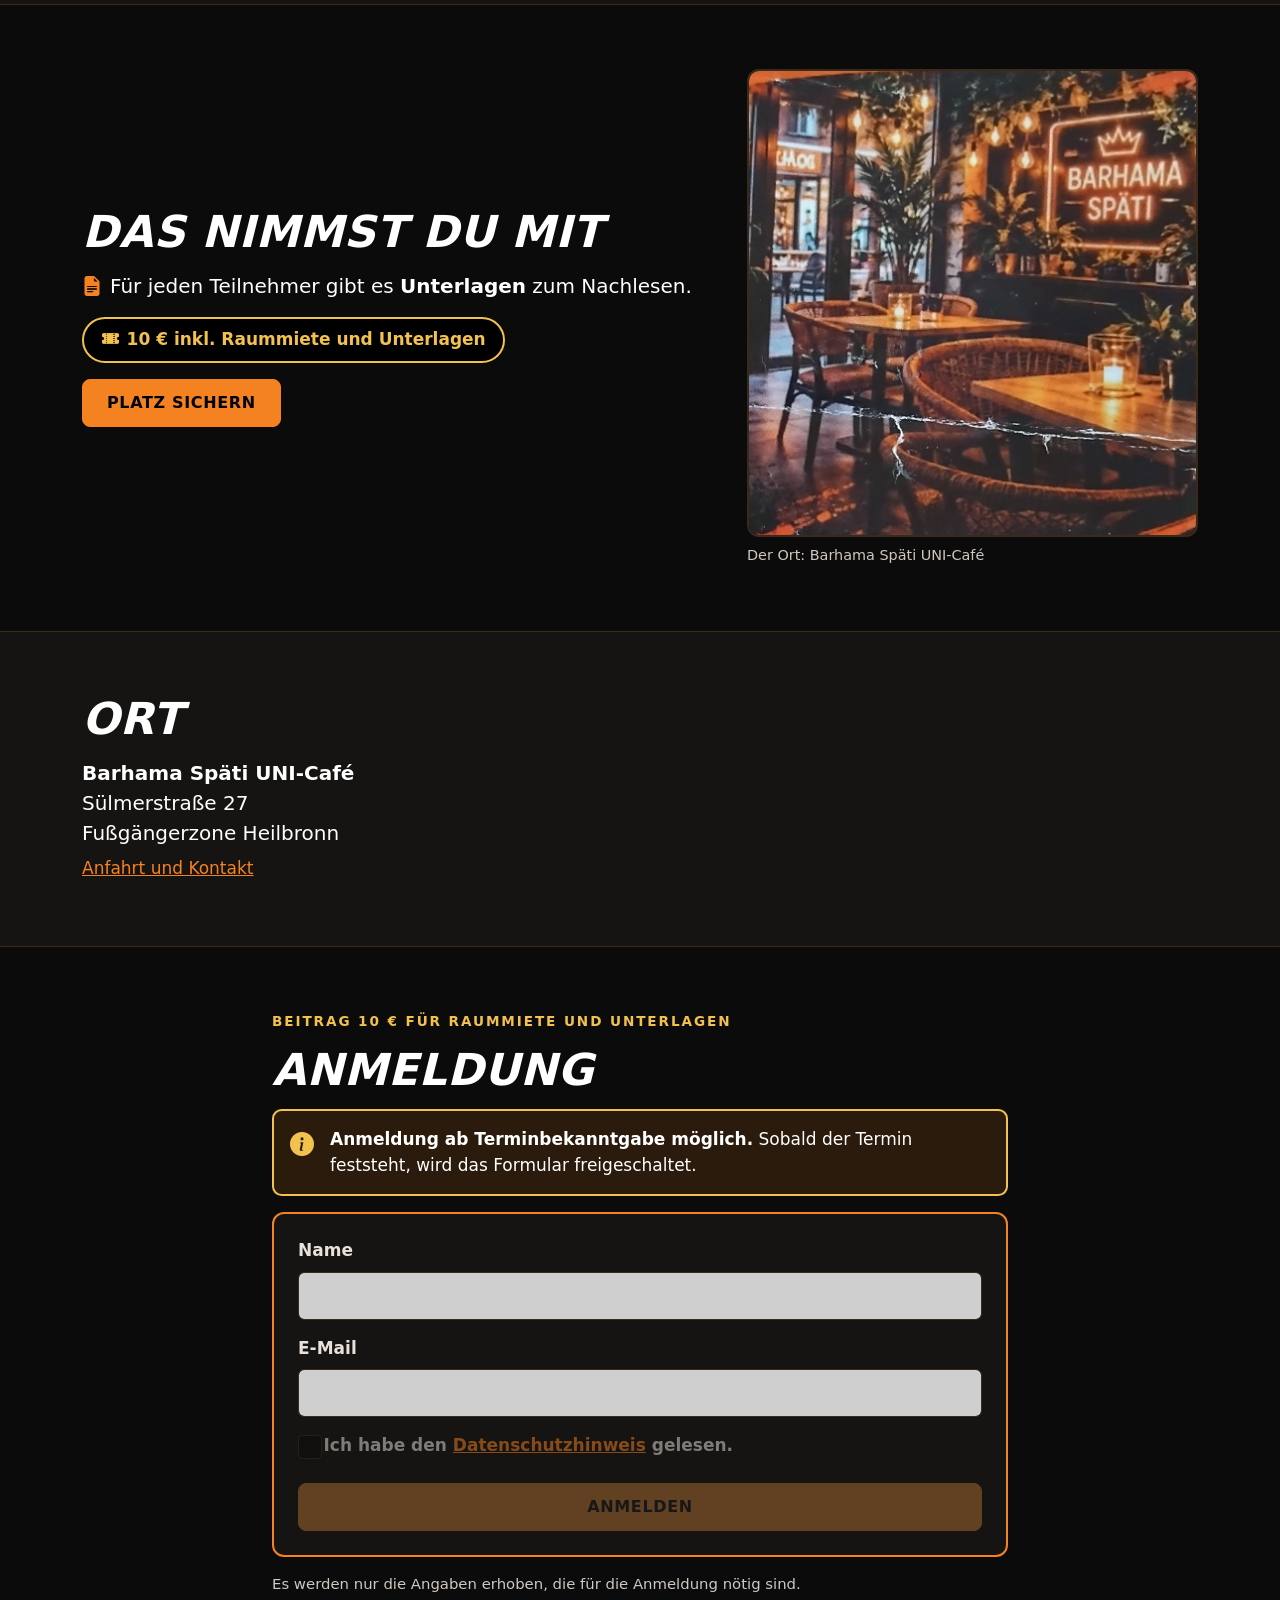
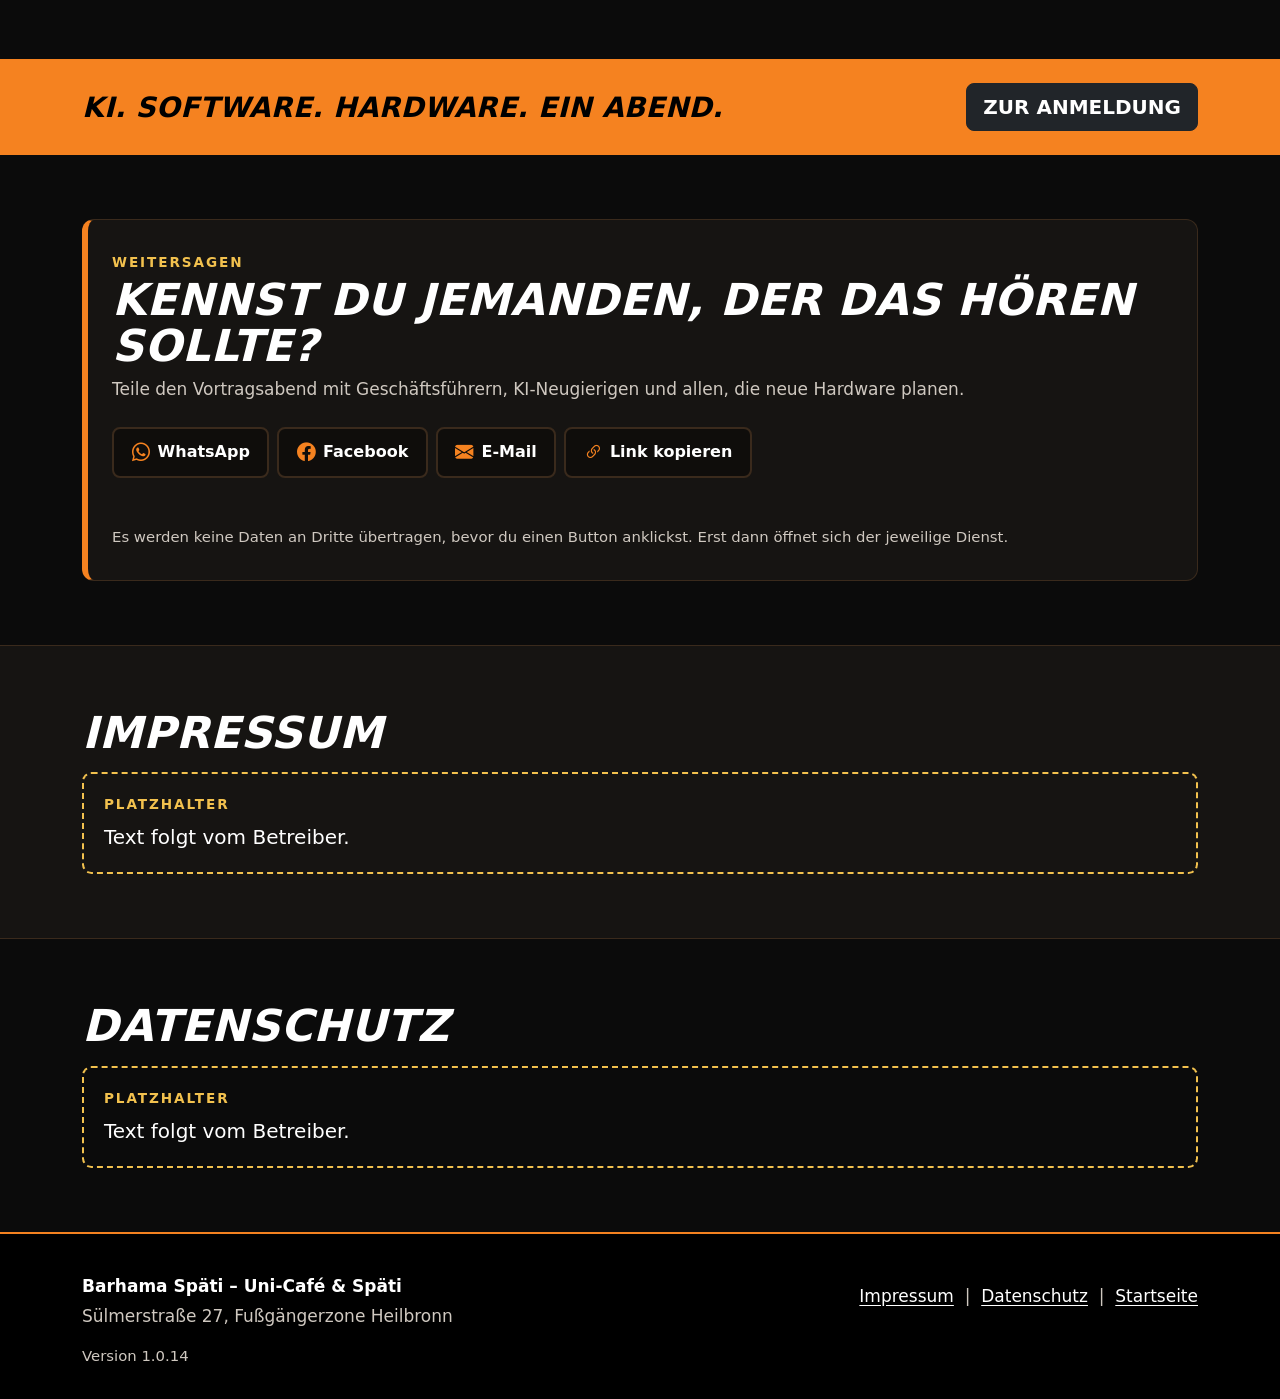
==== commit 830e1cc9: "Add files via upload" ====
--- a/ki_software_hardware_info.html
+++ b/ki_software_hardware_info.html
@@ -5,7 +5,7 @@
   <meta name="viewport" content="width=device-width, initial-scale=1">
   <title>Vortragsabend: KI, Herzintelligenz und Hardware – Barhama Späti Heilbronn</title>
   <meta name="description" content="Zwei Vorträge im Barhama Späti UNI-Café Heilbronn: Herzintelligenz und Software im Zeitalter der KI sowie die besten Hardware-Tipps. Für Geschäftsführer, KI-Interessierte und Hardware-Käufer. Termin folgt.">
-  <meta name="app-version" content="1.0.13">
+  <meta name="app-version" content="1.0.14">
   <meta name="theme-color" content="#0b0b0b">
   <link rel="canonical" href="https://nosz.github.io/ki-software-hardware/ki_software_hardware_info.html">
   <meta property="og:type" content="website">
@@ -154,21 +154,27 @@
         <div class="row g-4">
           <div class="col-md-6">
             <article class="card-bh p-4">
-              <div class="d-flex align-items-center gap-3 mb-3">
-                <span class="icon-wrap" aria-hidden="true"><i class="bi bi-person-fill"></i></span>
-                <div><p class="eyebrow mb-0">Vortrag 1 · Nobbi · Speaker (Software-Trainer)</p></div>
+              <div class="speaker d-flex align-items-center gap-3 mb-3">
+                <span class="icon-wrap speaker-icon" aria-hidden="true"><i class="bi bi-mic-fill"></i></span>
+                <div>
+                  <p class="speaker-name mb-1">Nobbi</p>
+                  <p class="speaker-badge mb-0">Speaker (Software-Trainer)</p>
+                </div>
               </div>
-              <h3 class="text-white">Herzintelligenz und Software im Zeitalter der KI</h3>
+              <p class="eyebrow mb-1">Vortrag 1</p>              <h3 class="text-white">Herzintelligenz und Software im Zeitalter der KI</h3>
               <p class="benefit mt-3 mb-0"><i class="bi bi-stars me-2" aria-hidden="true"></i>Nach dem Vortrag bist du in der Lage, professionelle KI-Agenten-Systeme zu erstellen und auszubauen – auch ohne Vorkenntnisse.</p>
             </article>
           </div>
           <div class="col-md-6">
             <article class="card-bh p-4">
-              <div class="d-flex align-items-center gap-3 mb-3">
-                <span class="icon-wrap" aria-hidden="true"><i class="bi bi-person-fill"></i></span>
-                <div><p class="eyebrow mb-0">Vortrag 2 · Rudi · Speaker (Hardware-Experte)</p></div>
+              <div class="speaker d-flex align-items-center gap-3 mb-3">
+                <span class="icon-wrap speaker-icon" aria-hidden="true"><i class="bi bi-mic-fill"></i></span>
+                <div>
+                  <p class="speaker-name mb-1">Rudi</p>
+                  <p class="speaker-badge mb-0">Speaker (Hardware-Experte)</p>
+                </div>
               </div>
-              <h3 class="text-white">Die besten Tipps für Hardware im Zeitalter der KI</h3>
+              <p class="eyebrow mb-1">Vortrag 2</p>              <h3 class="text-white">Die besten Tipps für Hardware im Zeitalter der KI</h3>
               <p class="benefit mt-3 mb-0"><i class="bi bi-shield-check me-2" aria-hidden="true"></i>Die richtige Hardware zu wählen ist mit entscheidend, auch für Security und Geschwindigkeit.</p>
             </article>
           </div>
@@ -296,7 +302,7 @@
           <a href="#impressum">Impressum</a> &nbsp;|&nbsp; <a href="#datenschutz">Datenschutz</a> &nbsp;|&nbsp; <a href="index.html">Startseite</a>
         </div>
       </div>
-      <p class="small mt-3 mb-0">Version <span id="version">1.0.13</span></p>
+      <p class="small mt-3 mb-0">Version <span id="version">1.0.14</span></p>
     </div>
   </footer>
   <script src="img_css_js/form.js"></script>
--- a/img_css_js/custom.css
+++ b/img_css_js/custom.css
@@ -147,4 +147,9 @@
 .share-list li:has(> [hidden]) { display: none; }
 .nav-share { display: inline-flex; align-items: center; justify-content: center; min-width: 44px; min-height: 44px; }
 .nav-share i { font-size: 1.15rem; color: var(--bh-orange); }
-.nav-share:hover i, .nav-share:focus-visible i { color: #fff; }
+.nav-share:hover i, .nav-share:focus-visible i { color: #fff; }
+/* Barhama-Home-Button im Kopf */
+.btn-home { display: inline-flex; align-items: center; gap: .5rem; min-height: 44px; padding: .45rem 1rem; background: var(--bh-orange); color: #000; border: 2px solid var(--bh-orange); border-radius: .5rem; font-weight: 900; text-transform: uppercase; letter-spacing: .04em; font-size: .9rem; text-decoration: none; transition: background-color .15s ease, color .15s ease; }
+.btn-home i { font-size: 1.1rem; }
+.btn-home:hover, .btn-home:focus-visible { background: #fff; border-color: #fff; color: #000; }
+.btn-home:focus-visible { outline: 3px solid var(--bh-gold); outline-offset: 2px; }
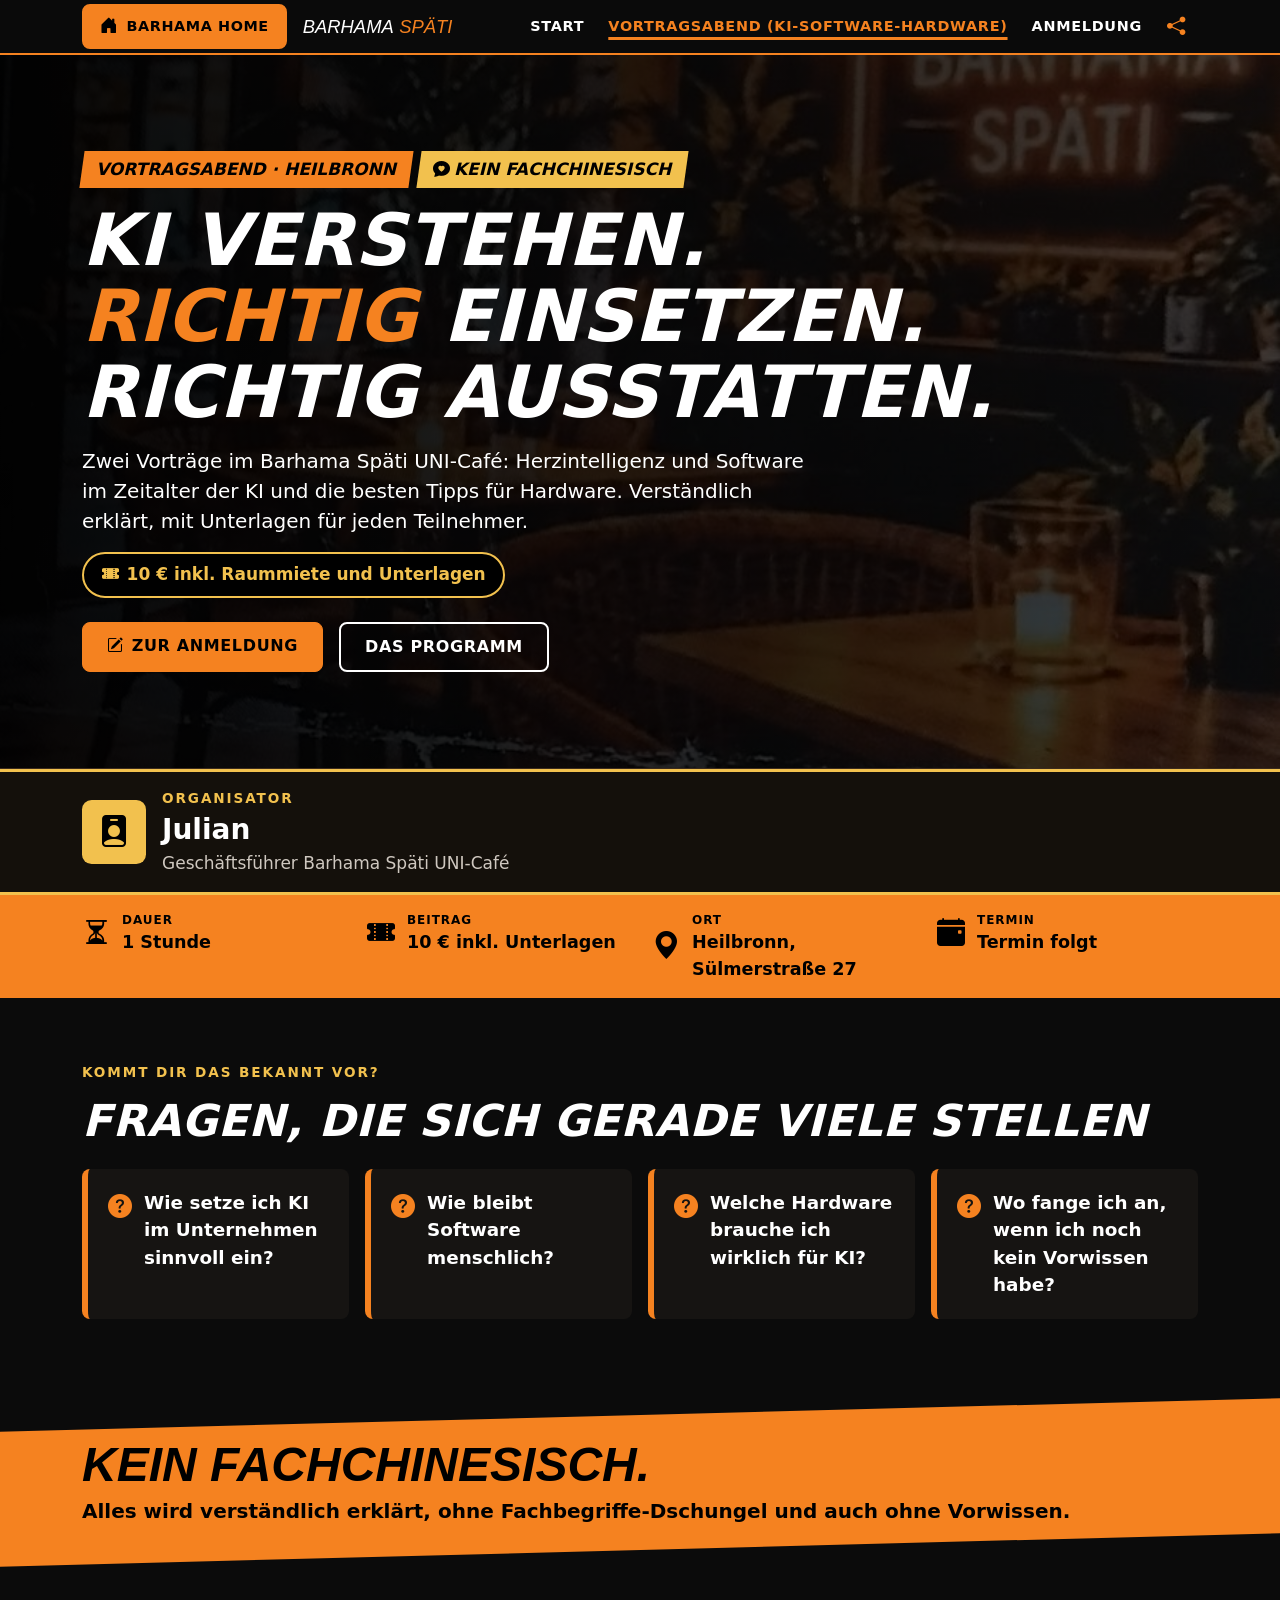
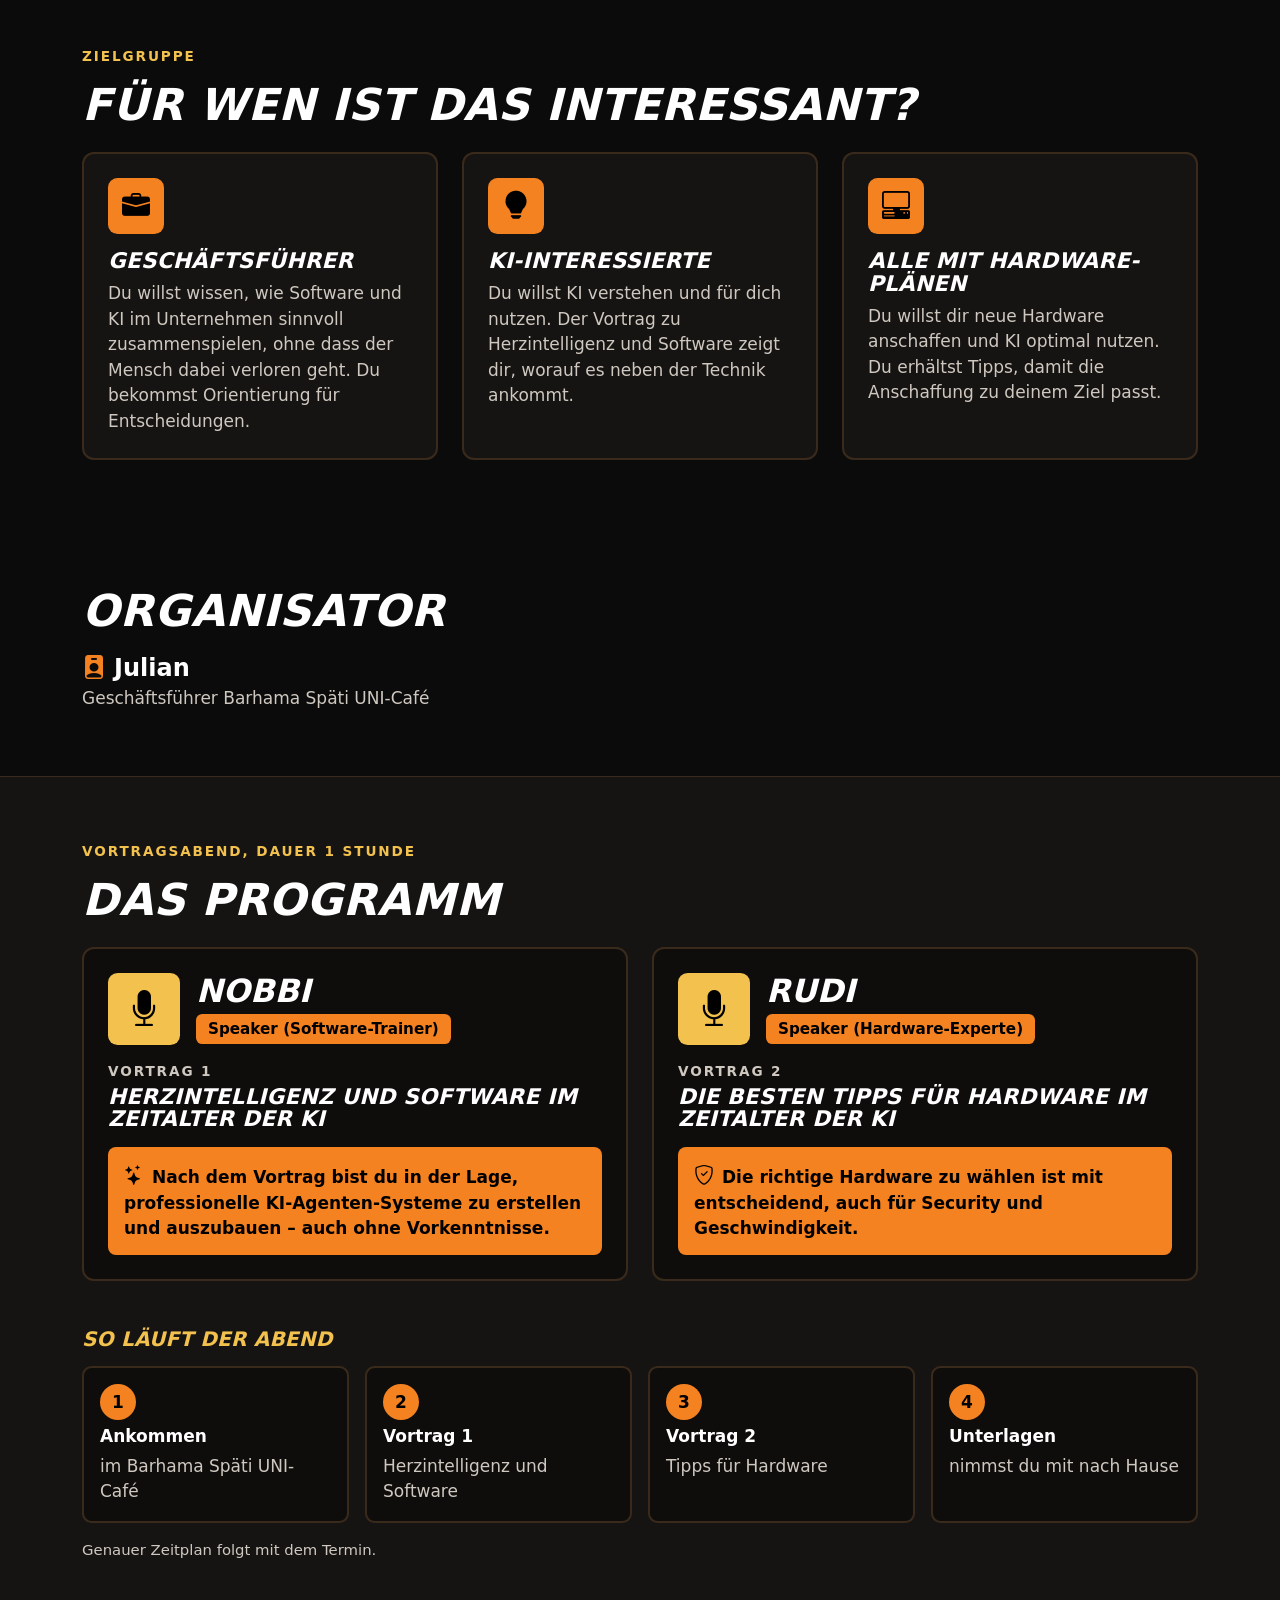
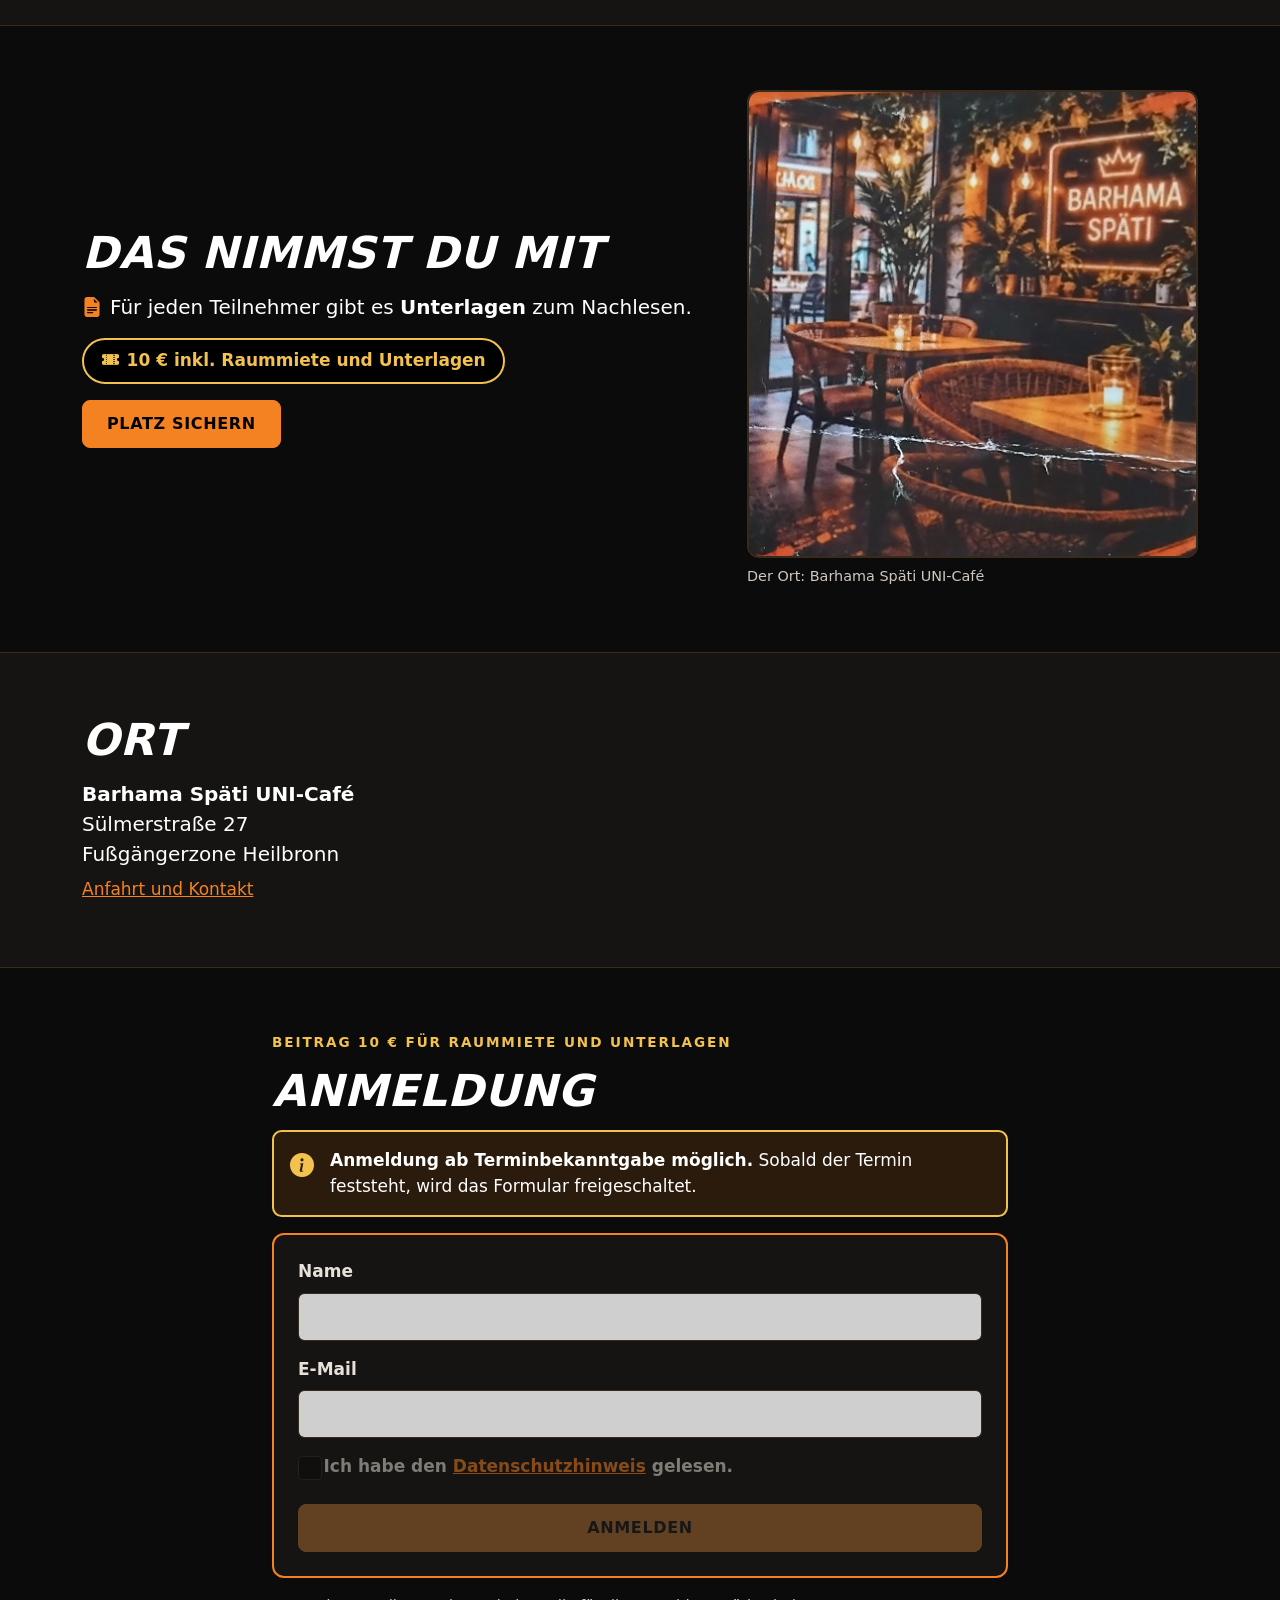
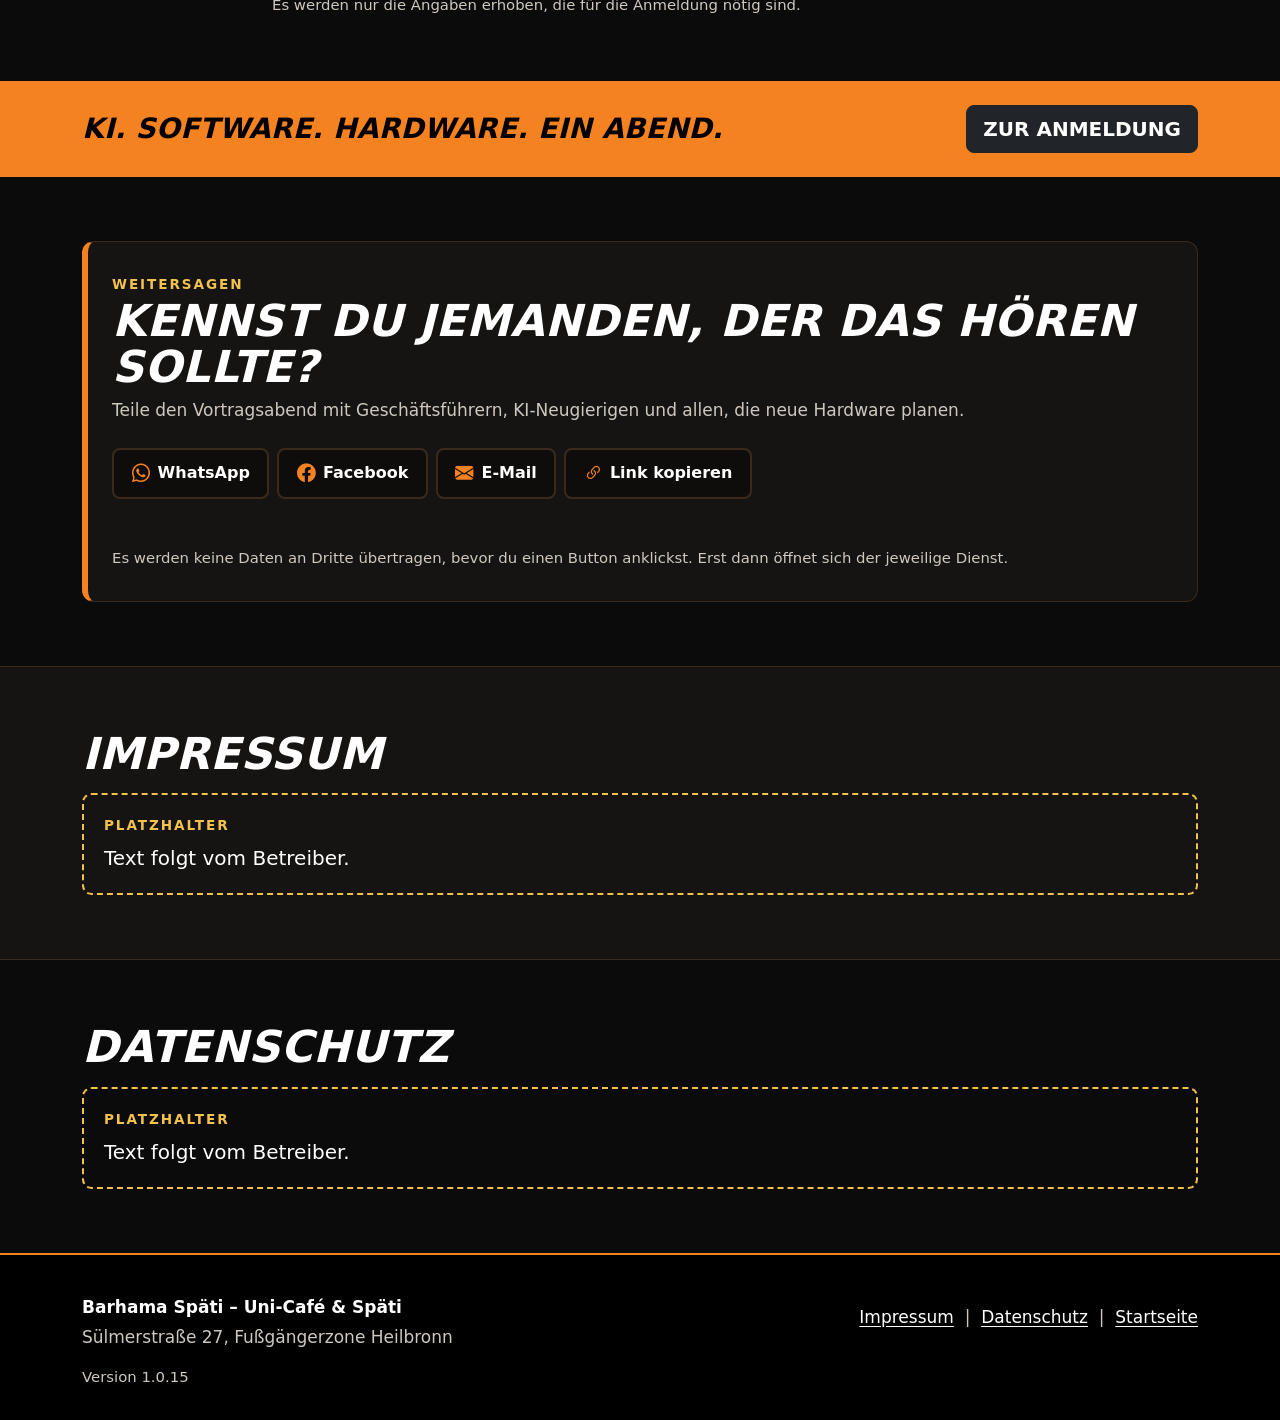
==== commit 52062460: "Add files via upload" ====
--- a/ki_software_hardware_info.html
+++ b/ki_software_hardware_info.html
@@ -5,16 +5,16 @@
   <meta name="viewport" content="width=device-width, initial-scale=1">
   <title>Vortragsabend: KI, Herzintelligenz und Hardware – Barhama Späti Heilbronn</title>
   <meta name="description" content="Zwei Vorträge im Barhama Späti UNI-Café Heilbronn: Herzintelligenz und Software im Zeitalter der KI sowie die besten Hardware-Tipps. Für Geschäftsführer, KI-Interessierte und Hardware-Käufer. Termin folgt.">
-  <meta name="app-version" content="1.0.14">
+  <meta name="app-version" content="1.0.15">
   <meta name="theme-color" content="#0b0b0b">
-  <link rel="canonical" href="https://nosz.github.io/ki-software-hardware/ki_software_hardware_info.html">
+  <link rel="canonical" href="https://nosz.github.io/barhama_vortrag_ki/ki_software_hardware_info.html">
   <meta property="og:type" content="website">
   <meta property="og:locale" content="de_DE">
   <meta property="og:site_name" content="Barhama Späti">
-  <meta property="og:url" content="https://nosz.github.io/ki-software-hardware/ki_software_hardware_info.html">
+  <meta property="og:url" content="https://nosz.github.io/barhama_vortrag_ki/ki_software_hardware_info.html">
   <meta property="og:title" content="Vortragsabend: Herzintelligenz, Software und Hardware im Zeitalter der KI">
   <meta property="og:description" content="Zwei Vorträge im Barhama Späti UNI-Café Heilbronn, Unterlagen für alle Teilnehmer, 10 € für Raummiete und Unterlagen. Termin folgt.">
-  <meta property="og:image" content="https://nosz.github.io/ki-software-hardware/img_css_js/og-vortrag.jpg">
+  <meta property="og:image" content="https://nosz.github.io/barhama_vortrag_ki/img_css_js/og-vortrag.jpg">
   <meta property="og:image:type" content="image/jpeg">
   <meta property="og:image:width" content="1200">
   <meta property="og:image:height" content="630">
@@ -22,7 +22,7 @@
   <meta name="twitter:card" content="summary_large_image">
   <meta name="twitter:title" content="Vortragsabend: Herzintelligenz, Software und Hardware im Zeitalter der KI">
   <meta name="twitter:description" content="Zwei Vorträge im Barhama Späti UNI-Café Heilbronn. Termin folgt.">
-  <meta name="twitter:image" content="https://nosz.github.io/ki-software-hardware/img_css_js/og-vortrag.jpg">
+  <meta name="twitter:image" content="https://nosz.github.io/barhama_vortrag_ki/img_css_js/og-vortrag.jpg">
   <meta name="twitter:image:alt" content="Vorschaubild: Vortragsabend Herzintelligenz und Software, Hardware im Zeitalter der KI, Heilbronn">
   <link rel="icon" type="image/png" sizes="32x32" href="img_css_js/favicon-32.png">
   <link rel="apple-touch-icon" href="img_css_js/apple-touch-icon.png">
@@ -262,15 +262,15 @@
 
   <section id="teilen" class="section share" aria-labelledby="teilen-titel">
     <div class="container">
-      <div class="share-box" data-share-url="https://nosz.github.io/ki-software-hardware/ki_software_hardware_info.html" data-share-title="Vortragsabend: KI, Software und Hardware – Barhama Späti Heilbronn" data-share-text="Vortragsabend in Heilbronn: Herzintelligenz &amp; Software sowie die besten Hardware-Tipps im Zeitalter der KI. Verständlich erklärt, mit Unterlagen für alle. Barhama Späti UNI-Café, Sülmerstraße 27. Termin folgt.">
+      <div class="share-box" data-share-url="https://nosz.github.io/barhama_vortrag_ki/ki_software_hardware_info.html" data-share-title="Vortragsabend: KI, Software und Hardware – Barhama Späti Heilbronn" data-share-text="Vortragsabend in Heilbronn: Herzintelligenz &amp; Software sowie die besten Hardware-Tipps im Zeitalter der KI. Verständlich erklärt, mit Unterlagen für alle. Barhama Späti UNI-Café, Sülmerstraße 27. Termin folgt.">
         <p class="eyebrow mb-1">Weitersagen</p>
         <h2 id="teilen-titel" class="mb-2">Kennst du jemanden, der das hören sollte?</h2>
         <p class="text-muted-bh mb-4">Teile den Vortragsabend mit Geschäftsführern, KI-Neugierigen und allen, die neue Hardware planen.</p>
         <ul class="share-list list-unstyled d-flex flex-wrap gap-2 mb-3" aria-label="Vortragsabend teilen">
           <li><button type="button" class="btn btn-share btn-share-native" data-share-native hidden><i class="bi bi-share-fill" aria-hidden="true"></i><span>Teilen</span></button></li>
-          <li><a class="btn btn-share" href="https://wa.me/?text=Hey%2C%20das%20k%C3%B6nnte%20dich%20interessieren%3A%20Vortragsabend%20im%20Barhama%20Sp%C3%A4ti%20UNI-Caf%C3%A9%20in%20Heilbronn.%20Nobbi%20spricht%20%C3%BCber%20Herzintelligenz%20und%20Software%2C%20Rudi%20%C3%BCber%20die%20besten%20Hardware-Tipps%20im%20Zeitalter%20der%20KI.%20Kein%20Fachchinesisch%2C%20Unterlagen%20f%C3%BCr%20alle%2C%2010%20%E2%82%AC%20inkl.%20Raummiete.%20Termin%20folgt.%20https%3A%2F%2Fnosz.github.io%2Fki-software-hardware%2Fki_software_hardware_info.html" target="_blank" rel="noopener noreferrer"><i class="bi bi-whatsapp" aria-hidden="true"></i><span>WhatsApp</span><span class="visually-hidden"> (öffnet in neuem Tab)</span></a></li>
-          <li><a class="btn btn-share" href="https://www.facebook.com/sharer/sharer.php?u=https%3A%2F%2Fnosz.github.io%2Fki-software-hardware%2Fki_software_hardware_info.html" target="_blank" rel="noopener noreferrer"><i class="bi bi-facebook" aria-hidden="true"></i><span>Facebook</span><span class="visually-hidden"> (öffnet in neuem Tab)</span></a></li>
-          <li><a class="btn btn-share" href="mailto:?subject=Einladung%3A%20Vortragsabend%20zu%20KI%2C%20Software%20und%20Hardware%20in%20Heilbronn&amp;body=Hallo%2C%0D%0A%0D%0Ain%20Heilbronn%20findet%20ein%20Vortragsabend%20zu%20KI%20statt%2C%20der%20dich%20interessieren%20k%C3%B6nnte%3A%0D%0A%0D%0A-%20Nobbi%3A%20Herzintelligenz%20und%20Software%20im%20Zeitalter%20der%20KI%0D%0A-%20Rudi%3A%20Die%20besten%20Tipps%20f%C3%BCr%20Hardware%20im%20Zeitalter%20der%20KI%0D%0A%0D%0AVerst%C3%A4ndlich%20erkl%C3%A4rt%2C%20ohne%20Fachchinesisch.%20Unterlagen%20gibt%20es%20f%C3%BCr%20jeden%20Teilnehmer.%0D%0A%0D%0AOrt%3A%20Barhama%20Sp%C3%A4ti%20UNI-Caf%C3%A9%2C%20S%C3%BClmerstra%C3%9Fe%2027%2C%20Heilbronn%0D%0ABeitrag%3A%2010%20%E2%82%AC%20f%C3%BCr%20Raummiete%20und%20Unterlagen%0D%0ATermin%3A%20folgt%0D%0A%0D%0AAlle%20Infos%3A%20https%3A%2F%2Fnosz.github.io%2Fki-software-hardware%2Fki_software_hardware_info.html%0D%0A%0D%0AViele%20Gr%C3%BC%C3%9Fe"><i class="bi bi-envelope-fill" aria-hidden="true"></i><span>E-Mail</span></a></li>
+          <li><a class="btn btn-share" href="https://wa.me/?text=Hey%2C%20das%20k%C3%B6nnte%20dich%20interessieren%3A%20Vortragsabend%20im%20Barhama%20Sp%C3%A4ti%20UNI-Caf%C3%A9%20in%20Heilbronn.%20Nobbi%20spricht%20%C3%BCber%20Herzintelligenz%20und%20Software%2C%20Rudi%20%C3%BCber%20die%20besten%20Hardware-Tipps%20im%20Zeitalter%20der%20KI.%20Kein%20Fachchinesisch%2C%20Unterlagen%20f%C3%BCr%20alle%2C%2010%20%E2%82%AC%20inkl.%20Raummiete.%20Termin%20folgt.%20https%3A%2F%2Fnosz.github.io%2Fbarhama_vortrag_ki%2Fki_software_hardware_info.html" target="_blank" rel="noopener noreferrer"><i class="bi bi-whatsapp" aria-hidden="true"></i><span>WhatsApp</span><span class="visually-hidden"> (öffnet in neuem Tab)</span></a></li>
+          <li><a class="btn btn-share" href="https://www.facebook.com/sharer/sharer.php?u=https%3A%2F%2Fnosz.github.io%2Fbarhama_vortrag_ki%2Fki_software_hardware_info.html" target="_blank" rel="noopener noreferrer"><i class="bi bi-facebook" aria-hidden="true"></i><span>Facebook</span><span class="visually-hidden"> (öffnet in neuem Tab)</span></a></li>
+          <li><a class="btn btn-share" href="mailto:?subject=Einladung%3A%20Vortragsabend%20zu%20KI%2C%20Software%20und%20Hardware%20in%20Heilbronn&amp;body=Hallo%2C%0D%0A%0D%0Ain%20Heilbronn%20findet%20ein%20Vortragsabend%20zu%20KI%20statt%2C%20der%20dich%20interessieren%20k%C3%B6nnte%3A%0D%0A%0D%0A-%20Nobbi%3A%20Herzintelligenz%20und%20Software%20im%20Zeitalter%20der%20KI%0D%0A-%20Rudi%3A%20Die%20besten%20Tipps%20f%C3%BCr%20Hardware%20im%20Zeitalter%20der%20KI%0D%0A%0D%0AVerst%C3%A4ndlich%20erkl%C3%A4rt%2C%20ohne%20Fachchinesisch.%20Unterlagen%20gibt%20es%20f%C3%BCr%20jeden%20Teilnehmer.%0D%0A%0D%0AOrt%3A%20Barhama%20Sp%C3%A4ti%20UNI-Caf%C3%A9%2C%20S%C3%BClmerstra%C3%9Fe%2027%2C%20Heilbronn%0D%0ABeitrag%3A%2010%20%E2%82%AC%20f%C3%BCr%20Raummiete%20und%20Unterlagen%0D%0ATermin%3A%20folgt%0D%0A%0D%0AAlle%20Infos%3A%20https%3A%2F%2Fnosz.github.io%2Fbarhama_vortrag_ki%2Fki_software_hardware_info.html%0D%0A%0D%0AViele%20Gr%C3%BC%C3%9Fe"><i class="bi bi-envelope-fill" aria-hidden="true"></i><span>E-Mail</span></a></li>
           <li><button type="button" class="btn btn-share" data-share-copy><i class="bi bi-link-45deg" aria-hidden="true"></i><span>Link kopieren</span></button></li>
         </ul>
         <p class="share-status small mb-2" role="status" aria-live="polite" data-share-status></p>
@@ -302,7 +302,7 @@
           <a href="#impressum">Impressum</a> &nbsp;|&nbsp; <a href="#datenschutz">Datenschutz</a> &nbsp;|&nbsp; <a href="index.html">Startseite</a>
         </div>
       </div>
-      <p class="small mt-3 mb-0">Version <span id="version">1.0.14</span></p>
+      <p class="small mt-3 mb-0">Version <span id="version">1.0.15</span></p>
     </div>
   </footer>
   <script src="img_css_js/form.js"></script>
--- a/img_css_js/custom.css
+++ b/img_css_js/custom.css
@@ -152,4 +152,9 @@
 .btn-home { display: inline-flex; align-items: center; gap: .5rem; min-height: 44px; padding: .45rem 1rem; background: var(--bh-orange); color: #000; border: 2px solid var(--bh-orange); border-radius: .5rem; font-weight: 900; text-transform: uppercase; letter-spacing: .04em; font-size: .9rem; text-decoration: none; transition: background-color .15s ease, color .15s ease; }
 .btn-home i { font-size: 1.1rem; }
 .btn-home:hover, .btn-home:focus-visible { background: #fff; border-color: #fff; color: #000; }
-.btn-home:focus-visible { outline: 3px solid var(--bh-gold); outline-offset: 2px; }+.btn-home:focus-visible { outline: 3px solid var(--bh-gold); outline-offset: 2px; }
+/* Speaker-Info deutlicher */
+.card-bh .speaker-icon { width: 72px; height: 72px; font-size: 2.25rem; flex: 0 0 auto; background: var(--bh-gold); }
+.card-bh .speaker-name { color: #fff; font-size: 2rem; line-height: 1.1; font-weight: 900; font-style: italic; text-transform: uppercase; }
+.card-bh .speaker-badge { display: inline-block; background: var(--bh-orange); color: #000; font-weight: 800; font-size: .95rem; padding: .25rem .75rem; border-radius: .4rem; }
+.card-bh h3 { font-size: 1.35rem; }
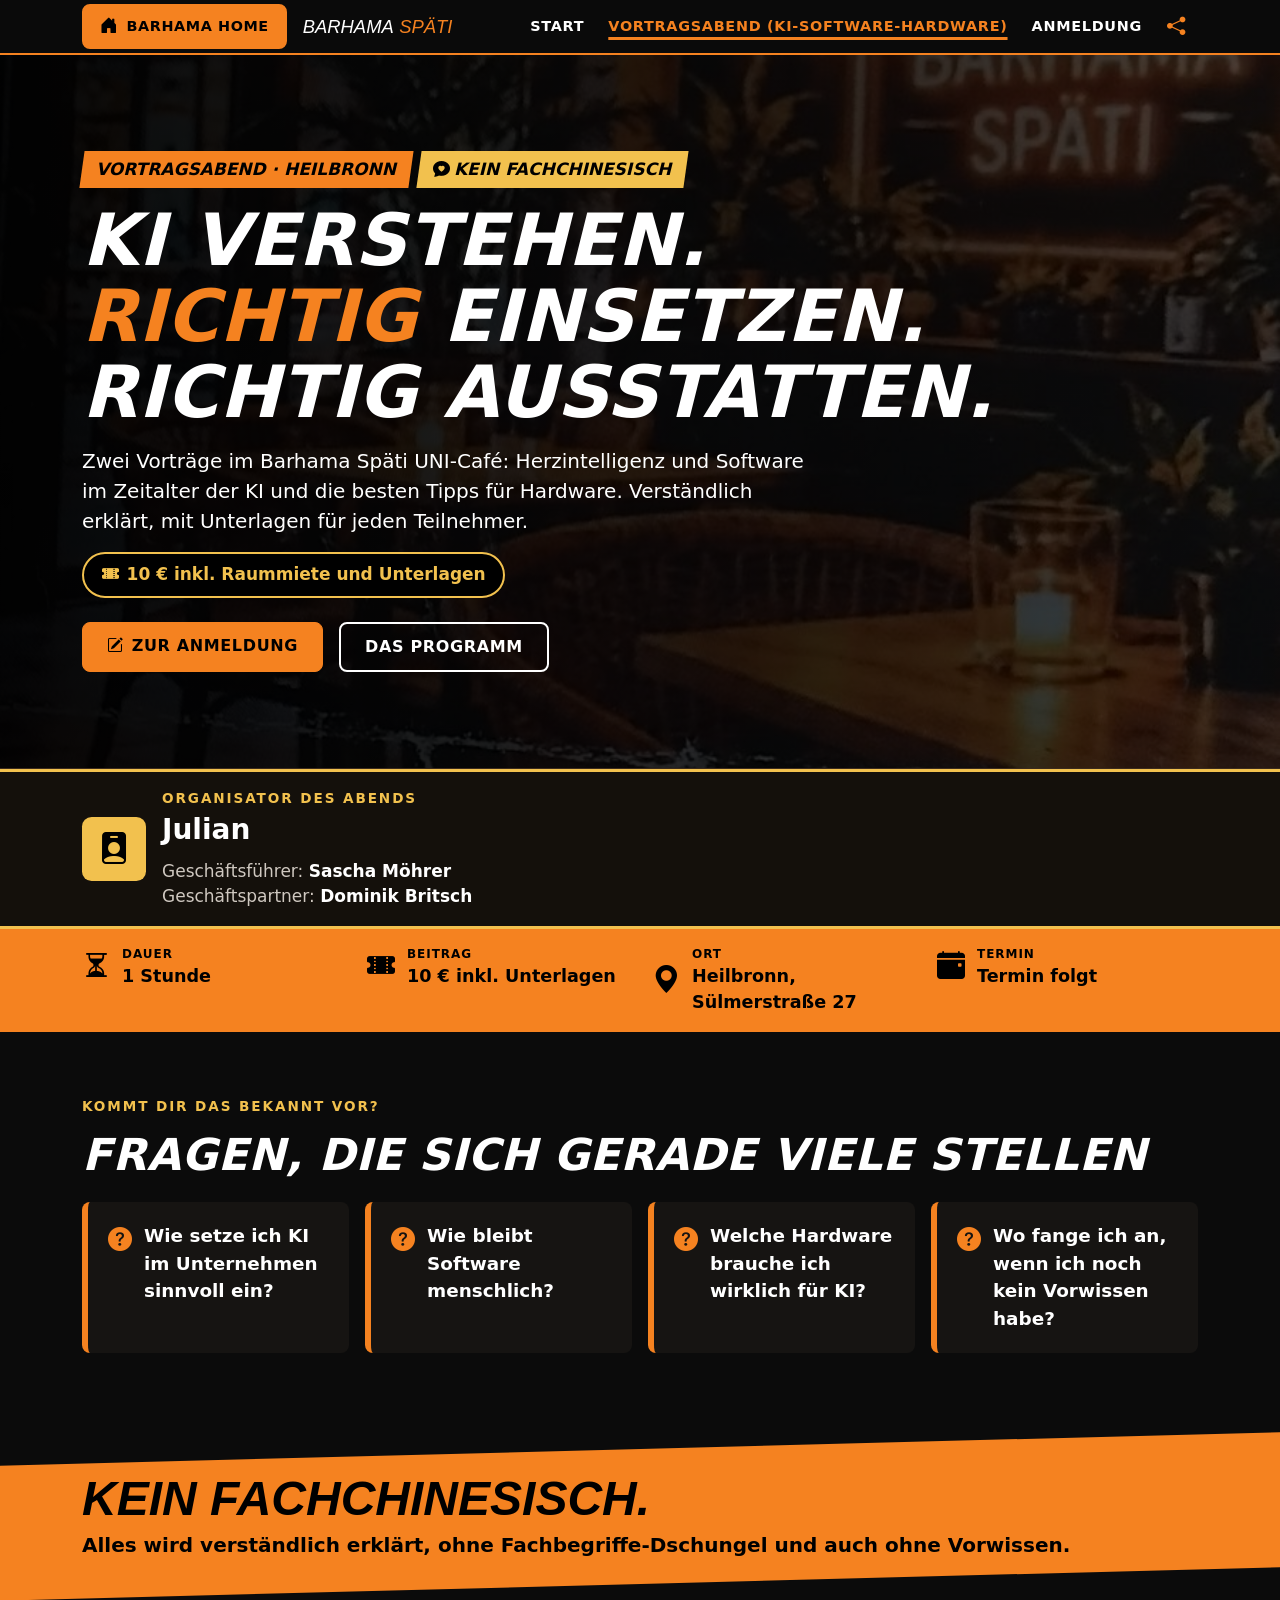
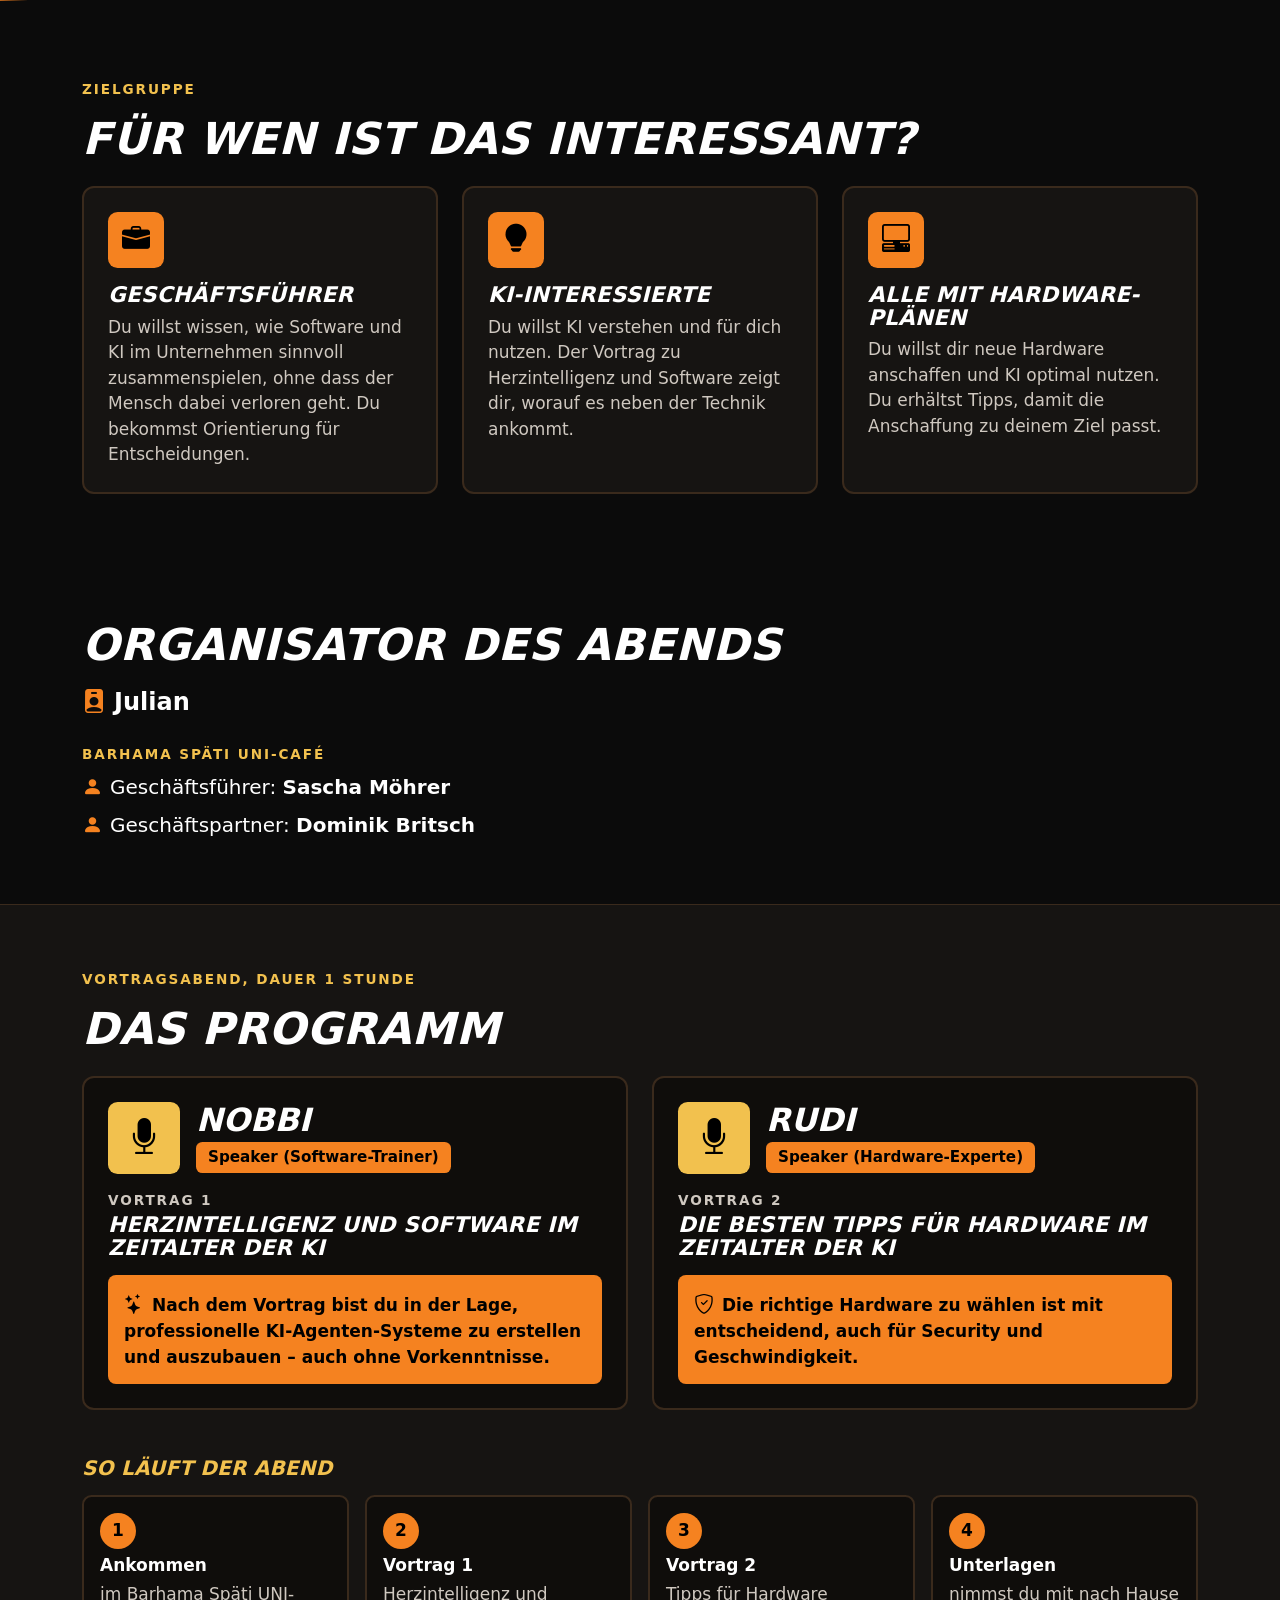
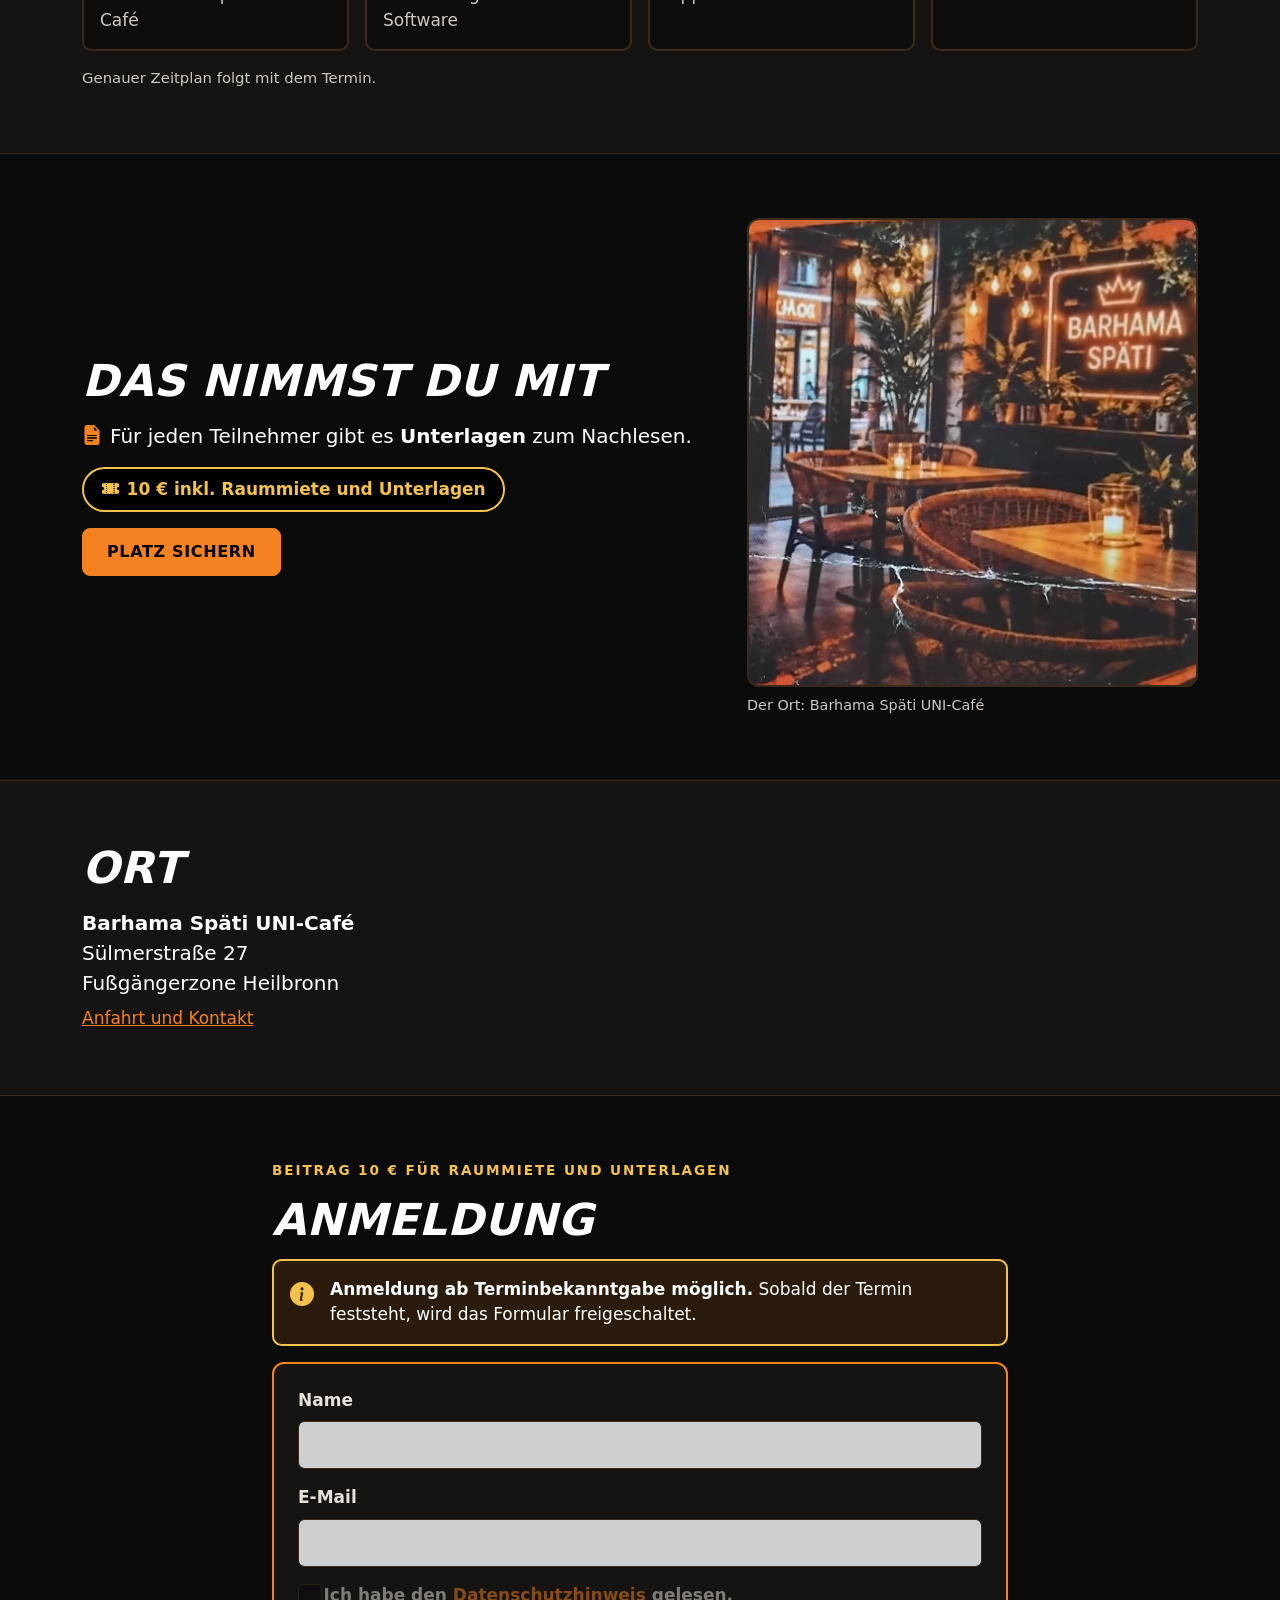
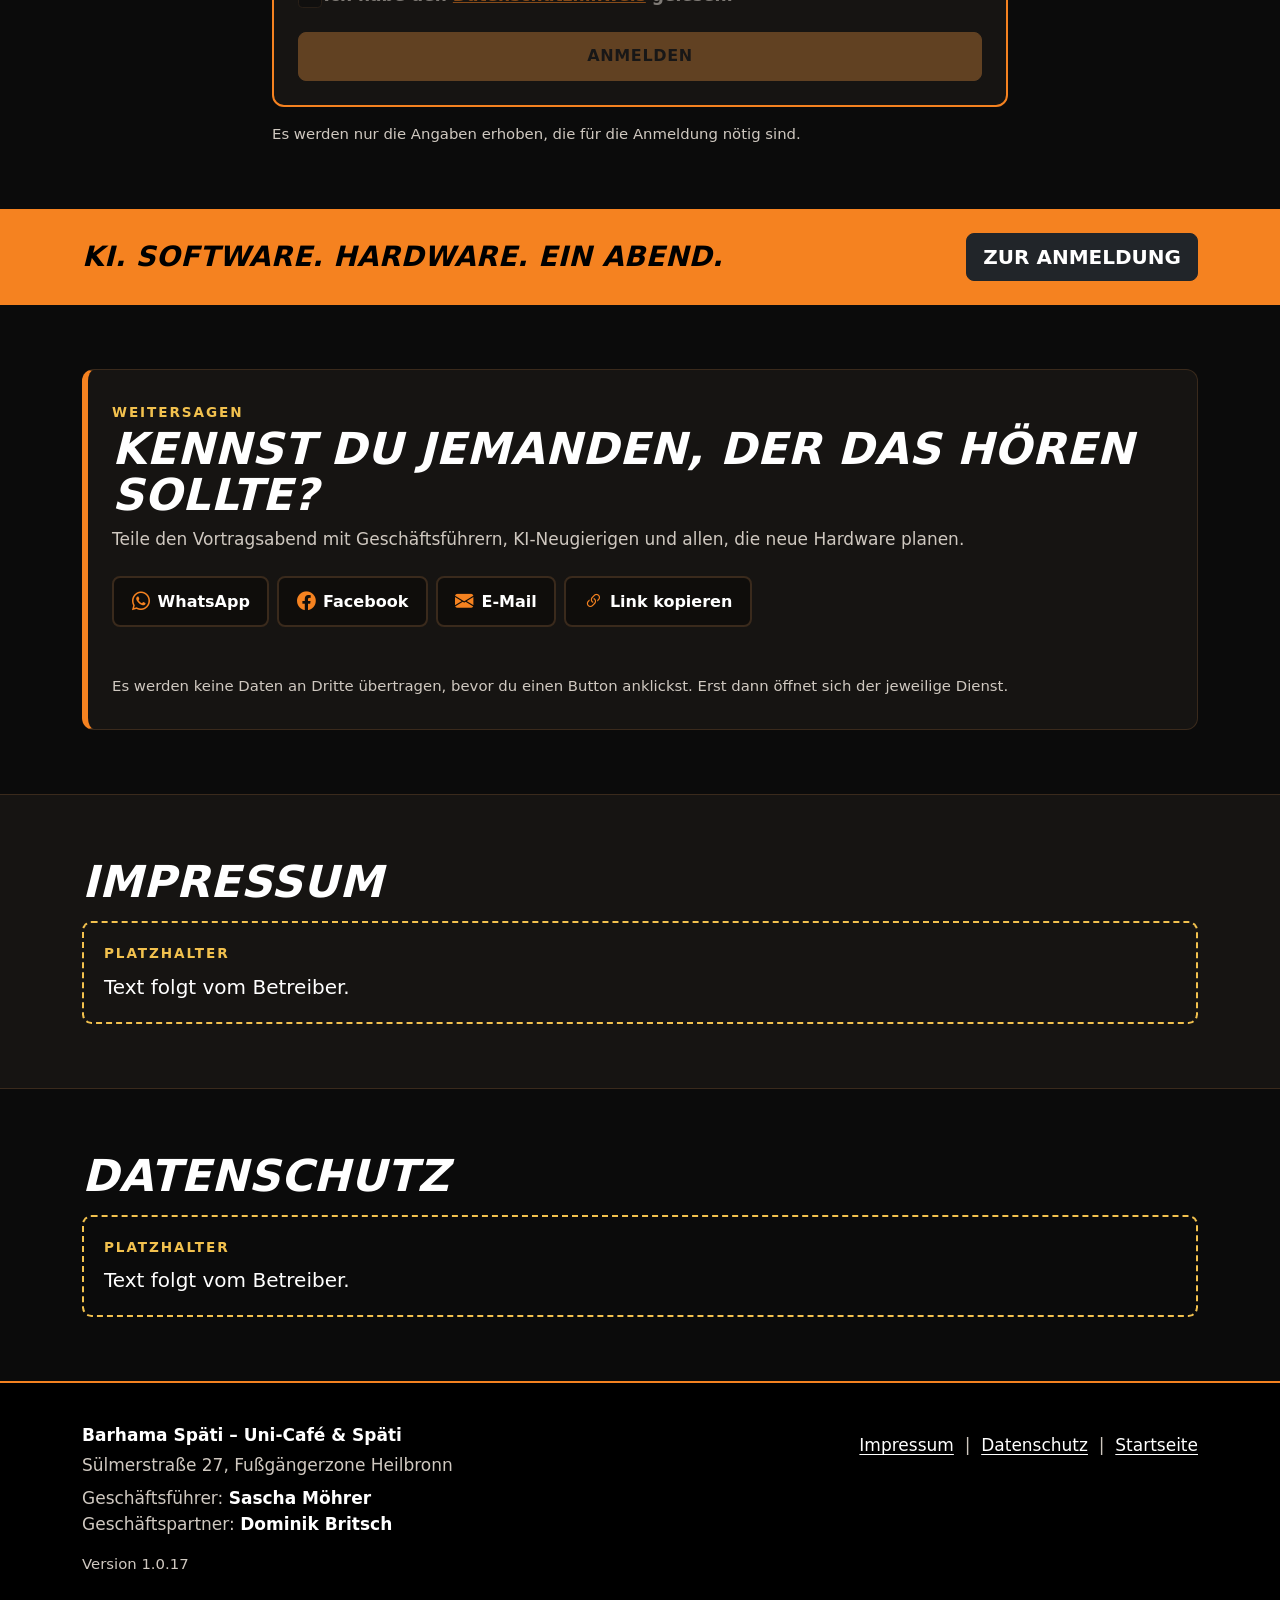
==== commit a7dee10b: "Add files via upload" ====
--- a/ki_software_hardware_info.html
+++ b/ki_software_hardware_info.html
@@ -5,7 +5,7 @@
   <meta name="viewport" content="width=device-width, initial-scale=1">
   <title>Vortragsabend: KI, Herzintelligenz und Hardware – Barhama Späti Heilbronn</title>
   <meta name="description" content="Zwei Vorträge im Barhama Späti UNI-Café Heilbronn: Herzintelligenz und Software im Zeitalter der KI sowie die besten Hardware-Tipps. Für Geschäftsführer, KI-Interessierte und Hardware-Käufer. Termin folgt.">
-  <meta name="app-version" content="1.0.15">
+  <meta name="app-version" content="1.0.17">
   <meta name="theme-color" content="#0b0b0b">
   <link rel="canonical" href="https://nosz.github.io/barhama_vortrag_ki/ki_software_hardware_info.html">
   <meta property="og:type" content="website">
@@ -15,7 +15,7 @@
   <meta property="og:title" content="Vortragsabend: Herzintelligenz, Software und Hardware im Zeitalter der KI">
   <meta property="og:description" content="Zwei Vorträge im Barhama Späti UNI-Café Heilbronn, Unterlagen für alle Teilnehmer, 10 € für Raummiete und Unterlagen. Termin folgt.">
   <meta property="og:image" content="https://nosz.github.io/barhama_vortrag_ki/img_css_js/og-vortrag.jpg">
-  <meta property="og:image:type" content="image/jpeg">
+  <meta property="og:image:type" content="image/jpeg">
   <meta property="og:image:width" content="1200">
   <meta property="og:image:height" content="630">
   <meta property="og:image:alt" content="Vorschaubild: Vortragsabend Herzintelligenz und Software, Hardware im Zeitalter der KI, Heilbronn, Termin folgt, 10 Euro inklusive Unterlagen">
@@ -35,16 +35,16 @@
 
   <header class="site-header">
     <div class="container d-flex flex-wrap align-items-center justify-content-between py-1">
-      <div class="d-flex flex-wrap align-items-center gap-3">
-      <a class="btn btn-home" href="index.html"><i class="bi bi-house-door-fill" aria-hidden="true"></i><span>Barhama Home</span></a>
-      <a class="brand" href="index.html" aria-label="Barhama Späti – Startseite">Barhama<span>Späti</span></a>
+      <div class="d-flex flex-wrap align-items-center gap-3">
+      <a class="btn btn-home" href="index.html"><i class="bi bi-house-door-fill" aria-hidden="true"></i><span>Barhama Home</span></a>
+      <a class="brand" href="index.html" aria-label="Barhama Späti – Startseite">Barhama<span>Späti</span></a>
       </div>
       <nav aria-label="Hauptnavigation">
         <ul class="nav flex-wrap">
           <li class="nav-item"><a class="nav-link" href="index.html">Start</a></li>
           <li class="nav-item"><a class="nav-link active" href="ki_software_hardware_info.html" aria-current="page">Vortragsabend (KI-Software-Hardware)</a></li>
           <li class="nav-item"><a class="nav-link" href="#anmeldung">Anmeldung</a></li>
-          <li class="nav-item"><a class="nav-link nav-share" href="#teilen" title="Teilen" aria-label="Teilen"><i class="bi bi-share-fill" aria-hidden="true"></i></a></li>
+          <li class="nav-item"><a class="nav-link nav-share" href="#teilen" title="Teilen" aria-label="Teilen"><i class="bi bi-share-fill" aria-hidden="true"></i></a></li>
         </ul>
       </nav>
     </div>
@@ -71,9 +71,9 @@
       <div class="container py-3 d-flex flex-wrap align-items-center gap-3">
         <span class="icon-wrap" aria-hidden="true"><i class="bi bi-person-badge-fill"></i></span>
         <div>
-          <p class="eyebrow mb-0" id="orga-titel">Organisator</p>
+          <p class="eyebrow mb-0" id="orga-titel">Organisator des Abends</p>
           <p class="mb-0 fs-3 fw-bold text-white">Julian</p>
-          <p class="mb-0 text-muted-bh">Geschäftsführer Barhama Späti UNI-Café</p>
+          <p class="mt-2 mb-0 text-muted-bh">Geschäftsführer: <strong class="text-white">Sascha Möhrer</strong><br>Geschäftspartner: <strong class="text-white">Dominik Britsch</strong></p>
         </div>
       </div>
     </section>
@@ -141,9 +141,13 @@
 
     <section id="organisator" class="section" aria-labelledby="organisator-titel">
       <div class="container">
-        <h2 id="organisator-titel" class="mb-3">Organisator</h2>
-        <p class="fs-4 fw-bold text-white mb-0"><i class="bi bi-person-badge-fill text-orange me-2" aria-hidden="true"></i>Julian</p>
-        <p class="text-muted-bh mb-0">Geschäftsführer Barhama Späti UNI-Café</p>
+        <h2 id="organisator-titel" class="mb-3">Organisator des Abends</h2>
+        <p class="fs-4 fw-bold text-white mb-4"><i class="bi bi-person-badge-fill text-orange me-2" aria-hidden="true"></i>Julian</p>
+        <p class="eyebrow mb-2">Barhama Späti UNI-Café</p>
+        <ul class="list-unstyled fs-5 text-white mb-0">
+          <li class="mb-2"><i class="bi bi-person-fill text-orange me-2" aria-hidden="true"></i>Geschäftsführer: <strong>Sascha Möhrer</strong></li>
+          <li><i class="bi bi-person-fill text-orange me-2" aria-hidden="true"></i>Geschäftspartner: <strong>Dominik Britsch</strong></li>
+        </ul>
       </div>
     </section>
 
@@ -297,15 +301,16 @@
         <div class="col-md-6">
           <p class="mb-1 text-white fw-bold">Barhama Späti – Uni-Café &amp; Späti</p>
           <p class="mb-0">Sülmerstraße 27, Fußgängerzone Heilbronn</p>
+          <p class="mt-2 mb-0">Geschäftsführer: <strong class="text-white">Sascha Möhrer</strong><br>Geschäftspartner: <strong class="text-white">Dominik Britsch</strong></p>
         </div>
         <div class="col-md-6 text-md-end">
           <a href="#impressum">Impressum</a> &nbsp;|&nbsp; <a href="#datenschutz">Datenschutz</a> &nbsp;|&nbsp; <a href="index.html">Startseite</a>
         </div>
       </div>
-      <p class="small mt-3 mb-0">Version <span id="version">1.0.15</span></p>
+      <p class="small mt-3 mb-0">Version <span id="version">1.0.17</span></p>
     </div>
   </footer>
-  <script src="img_css_js/form.js"></script>
+  <script src="img_css_js/form.js"></script>
   <script src="img_css_js/share.js"></script>
 </body>
 </html>
